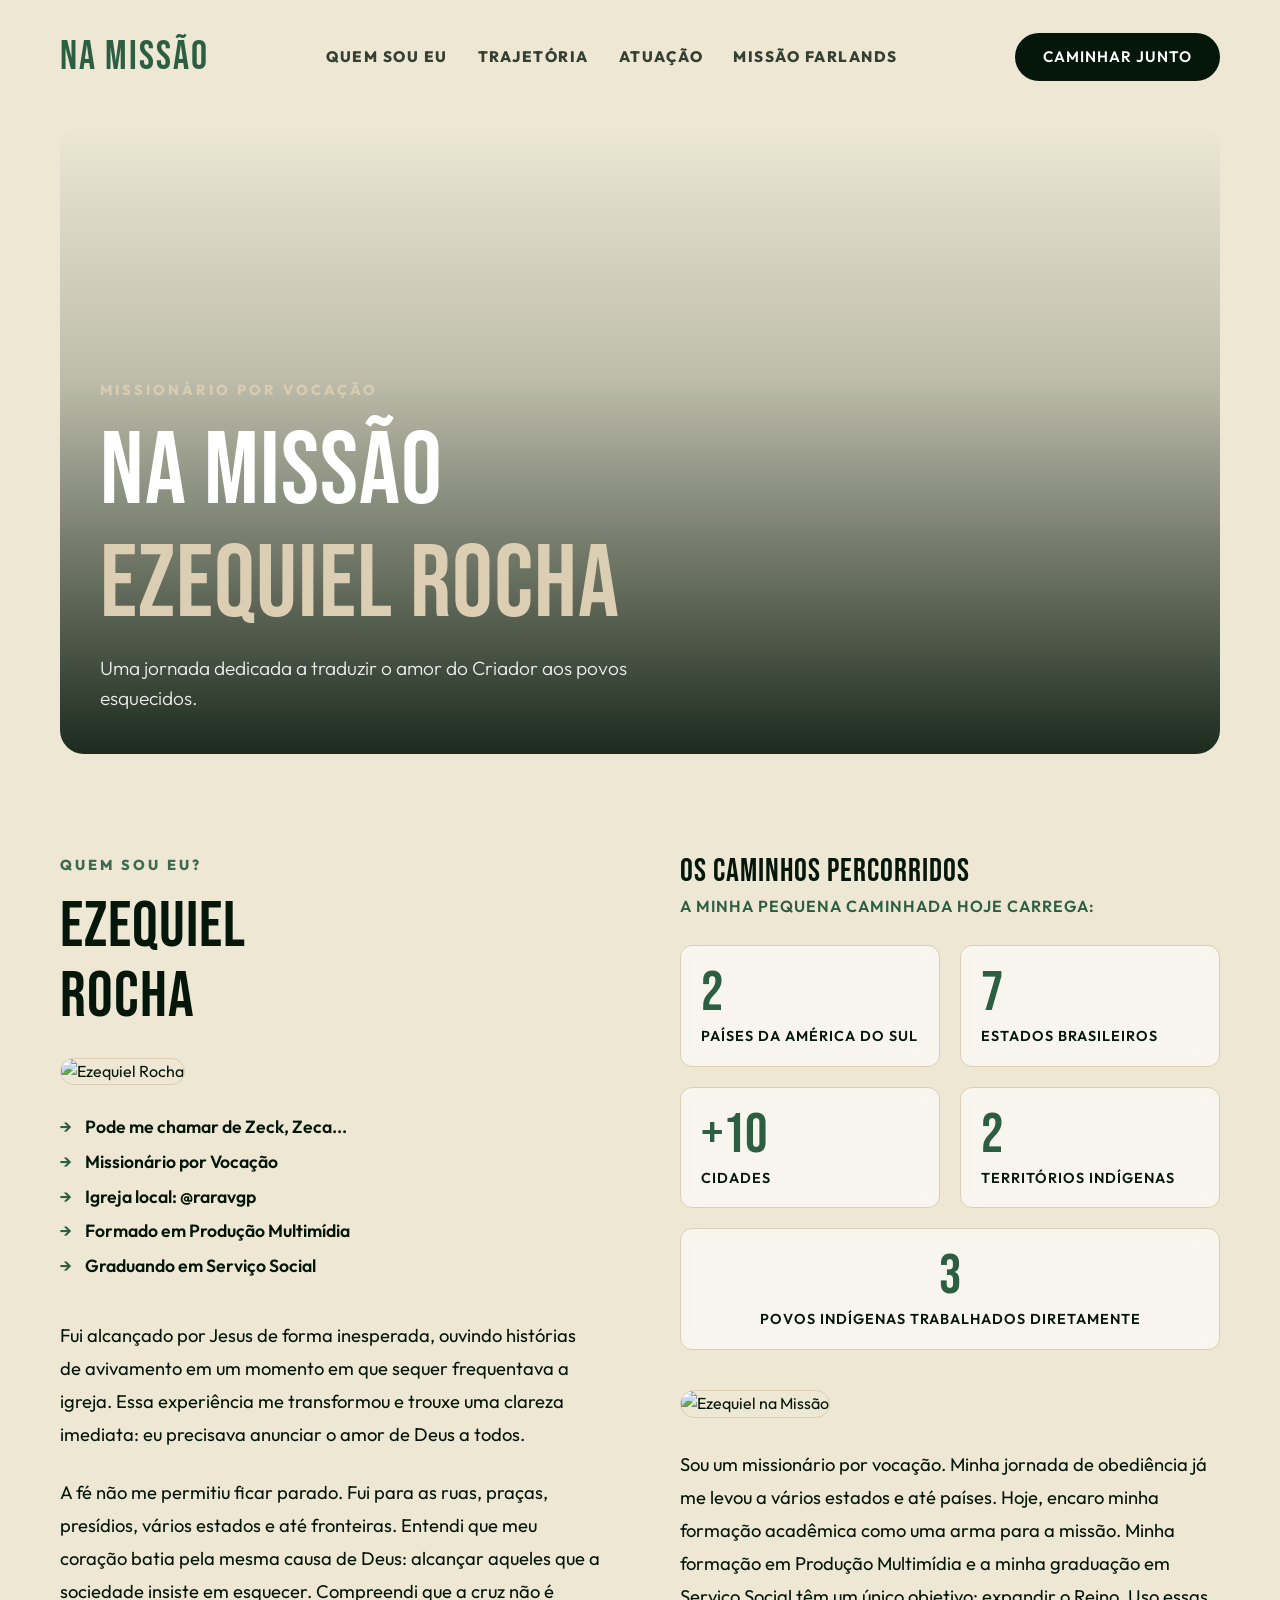
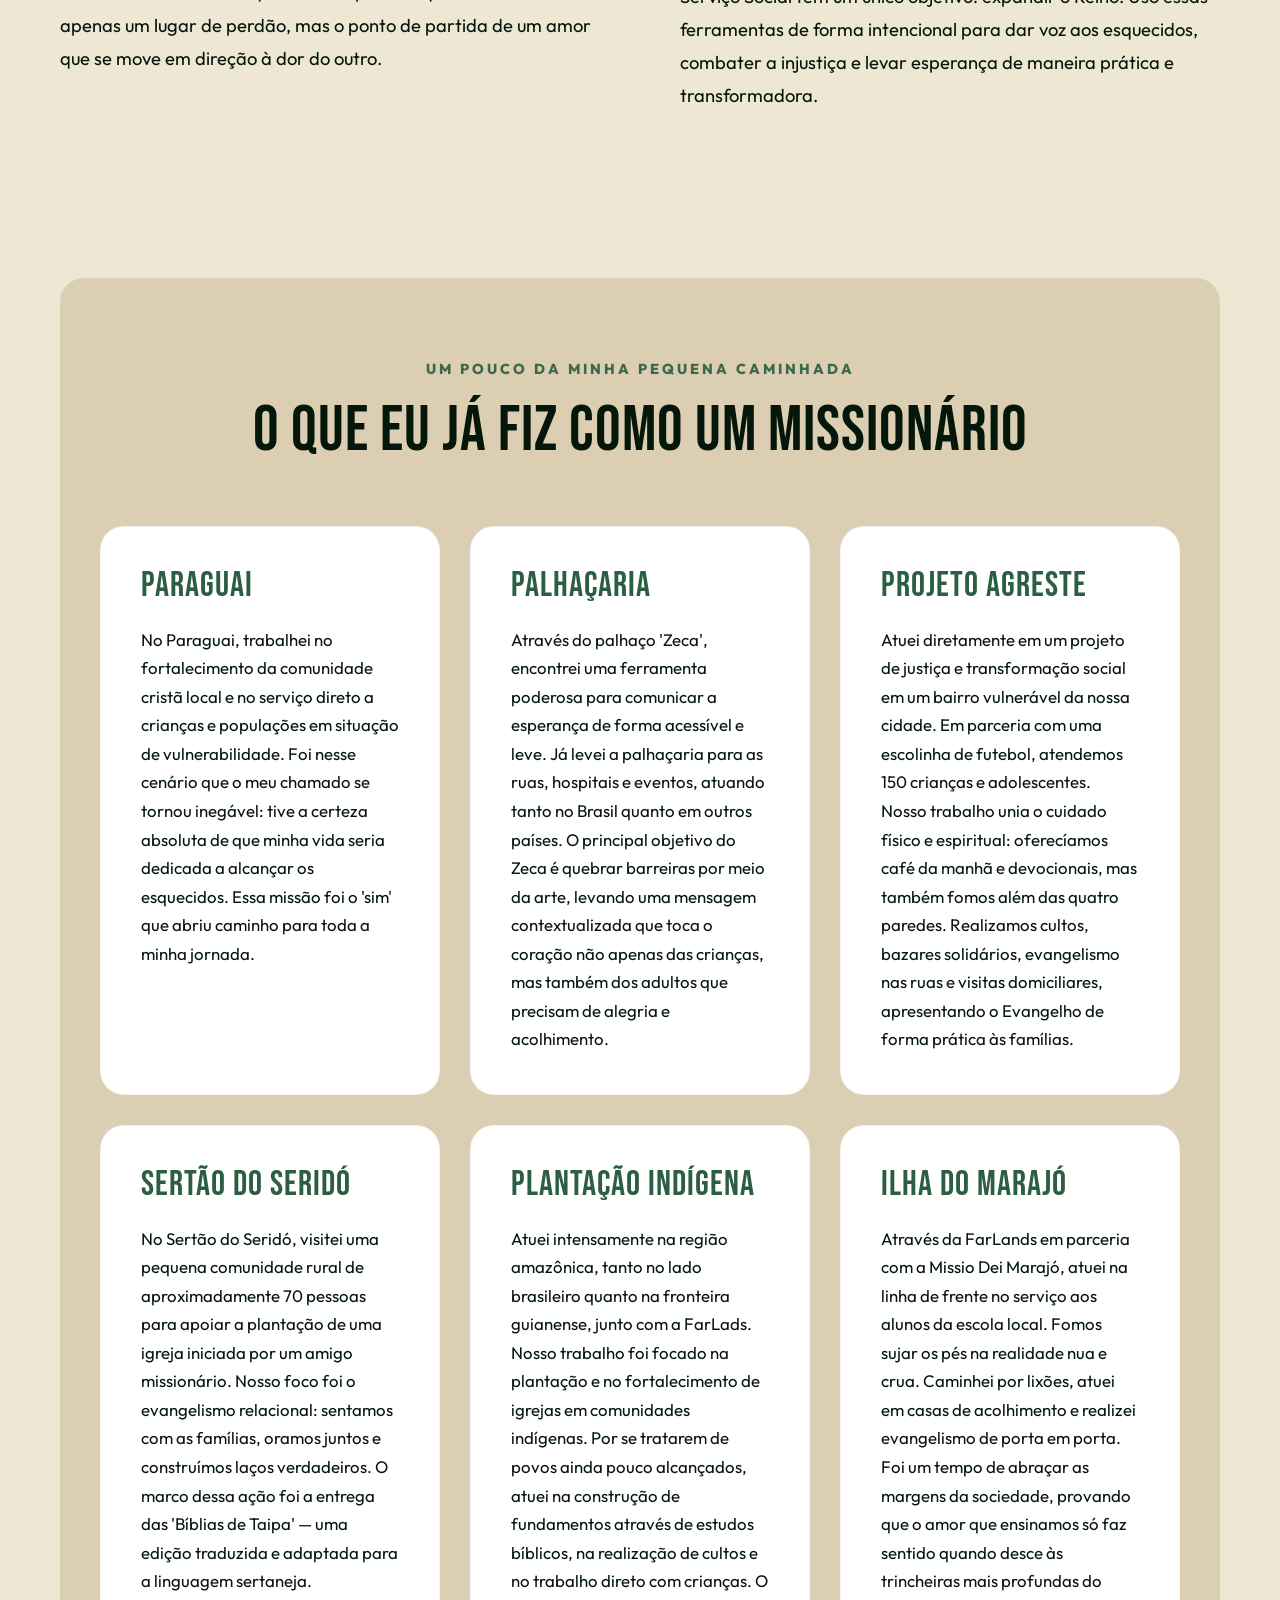
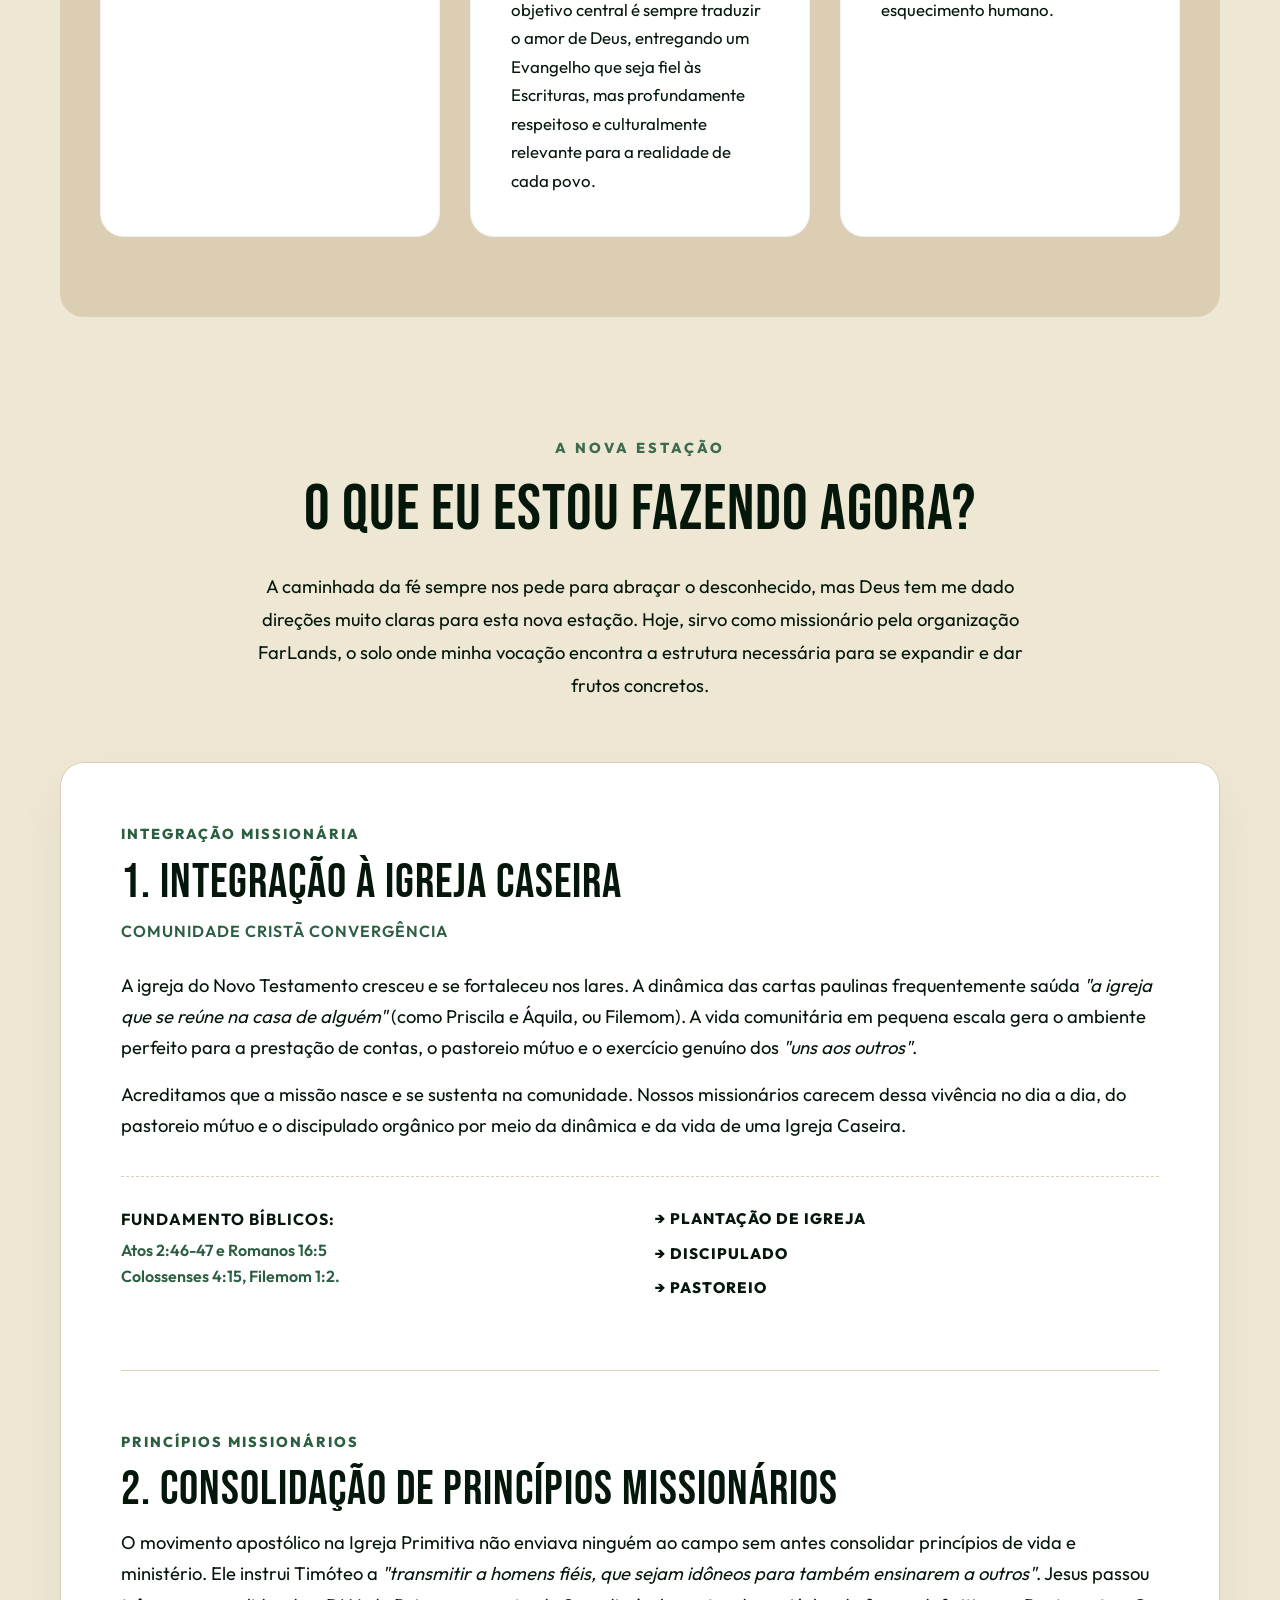
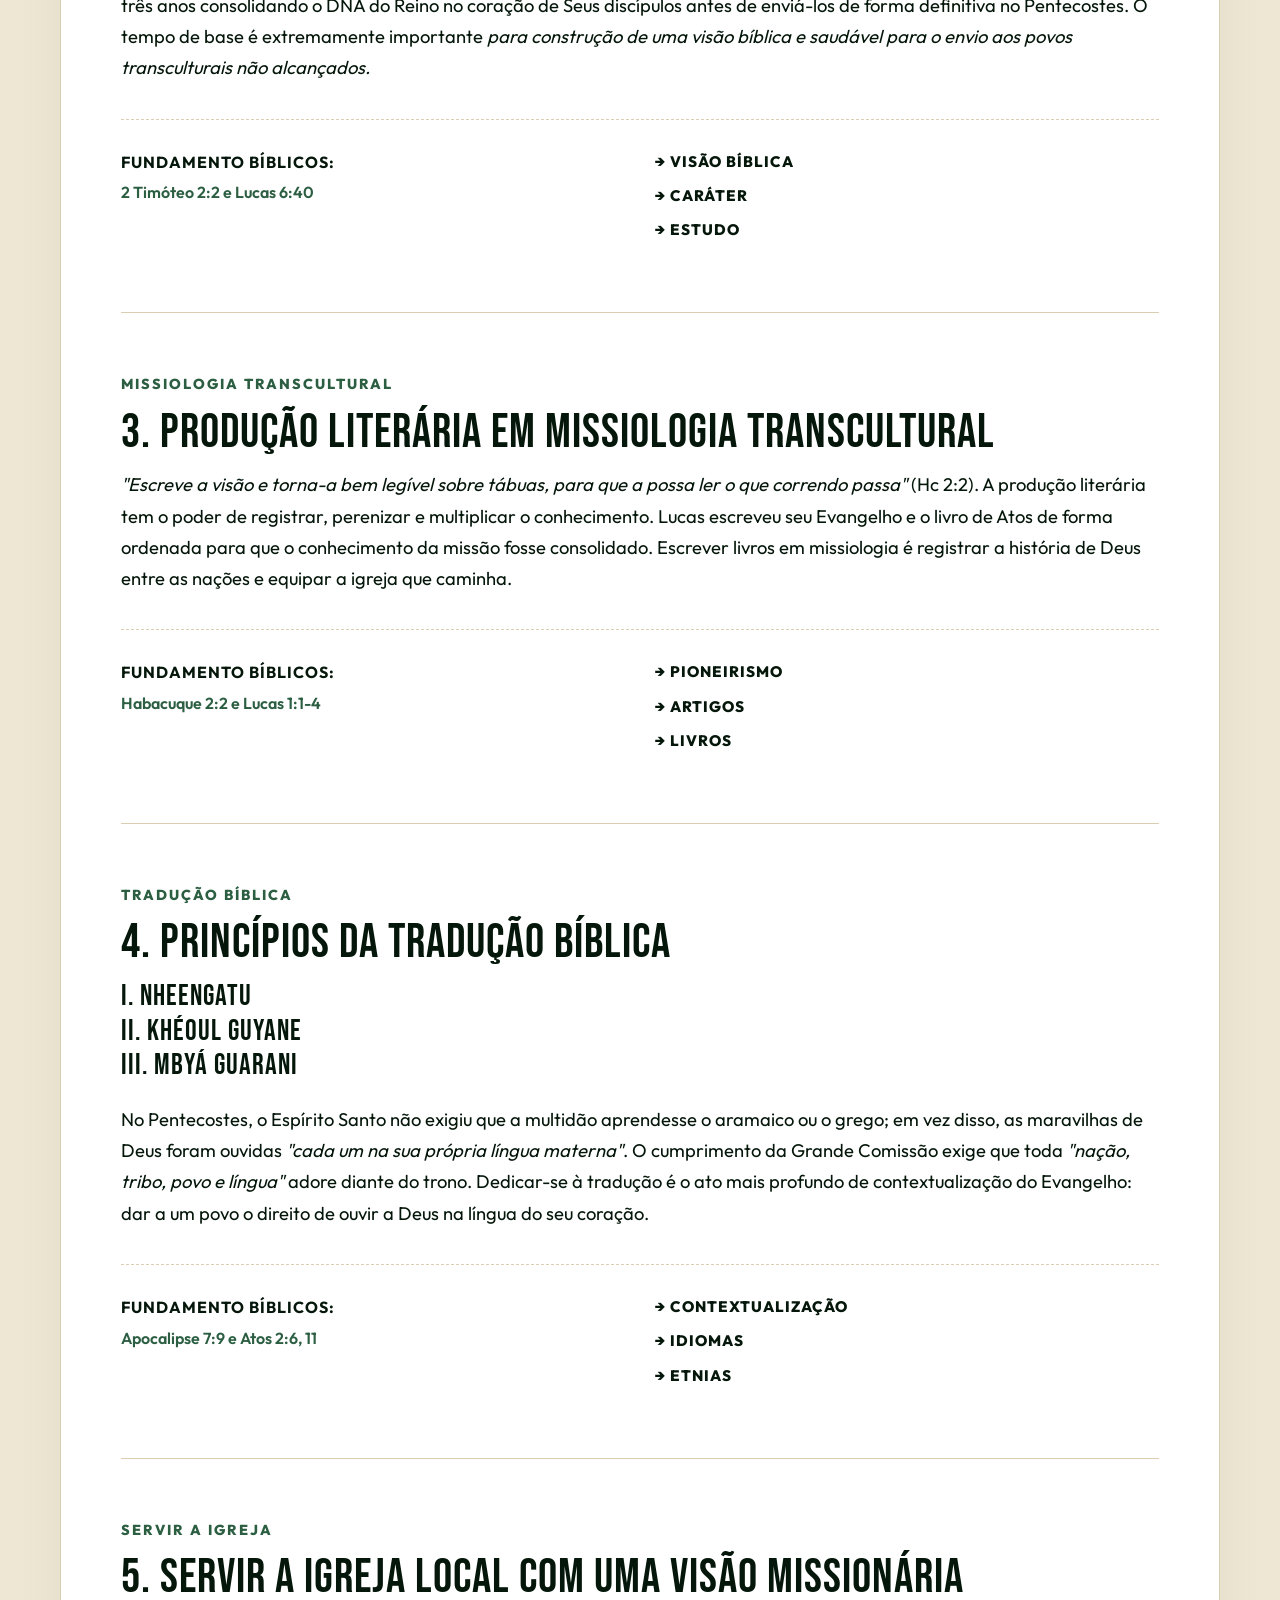
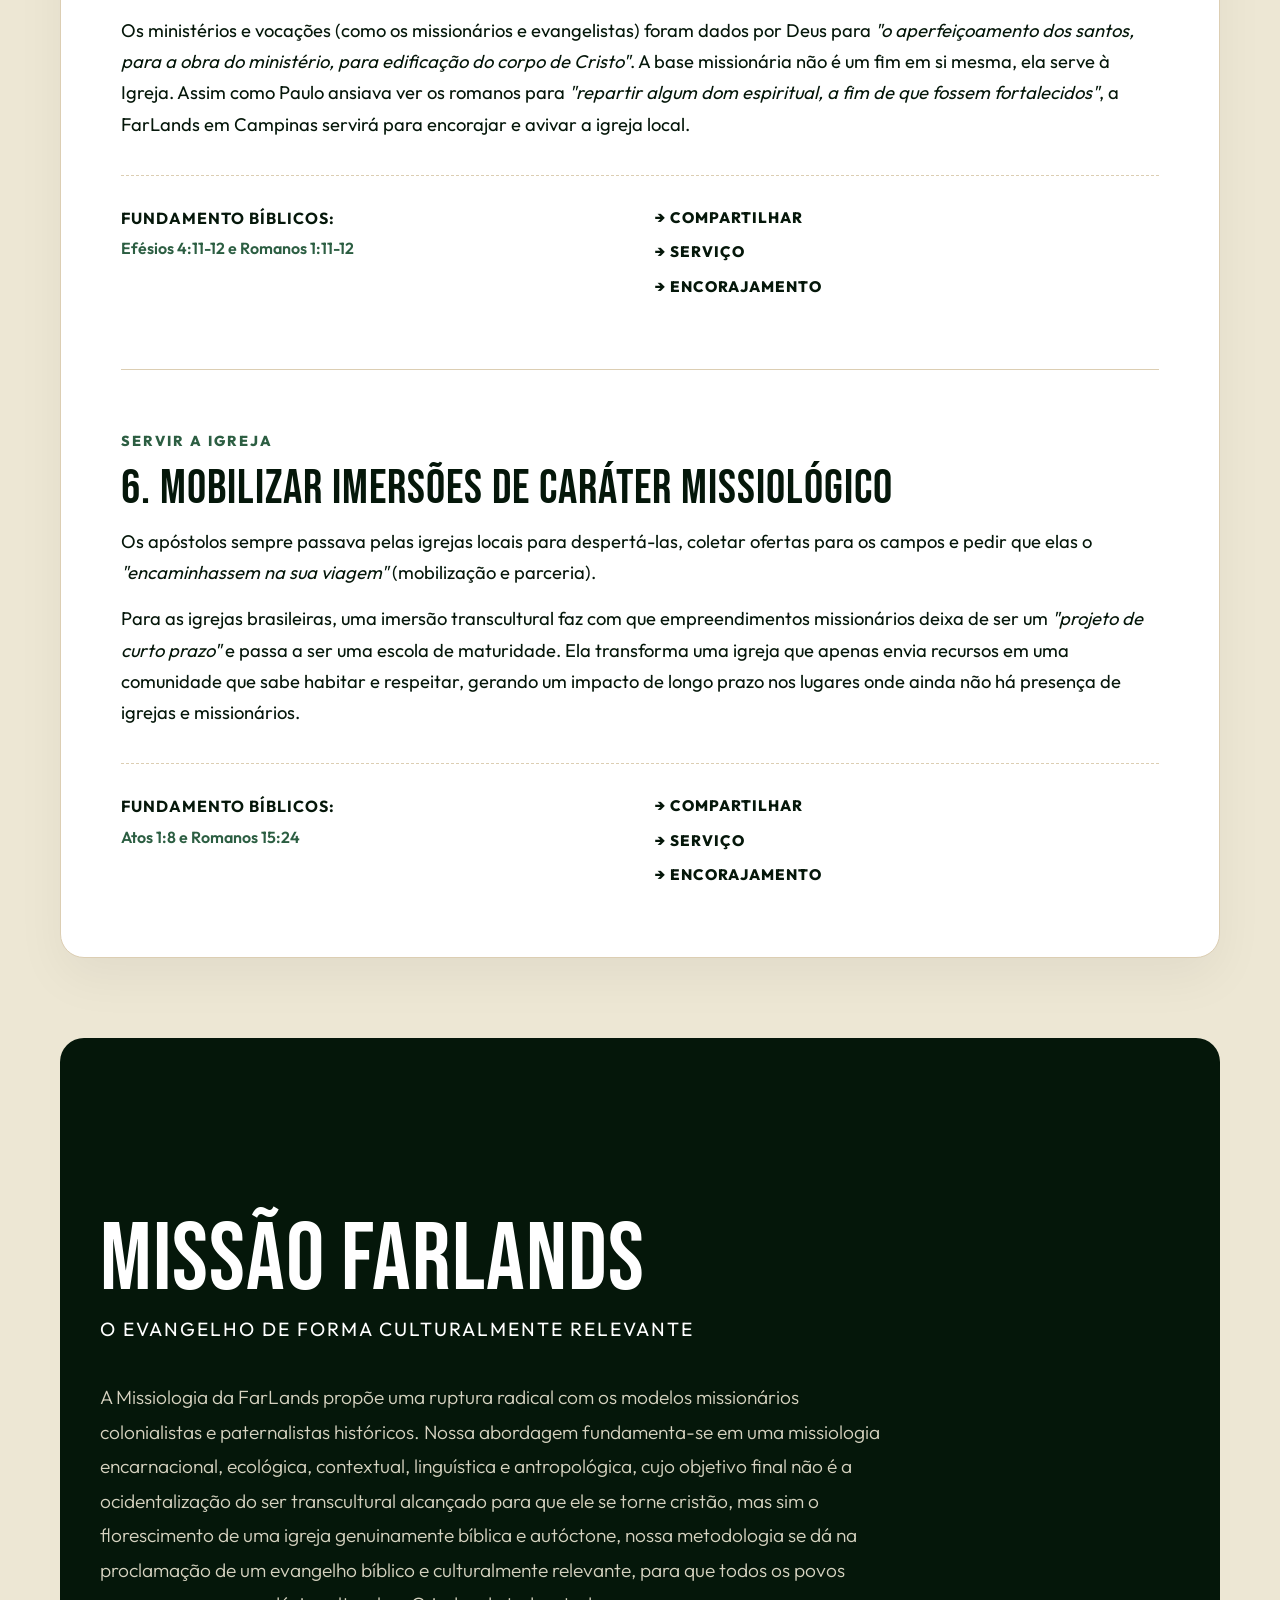
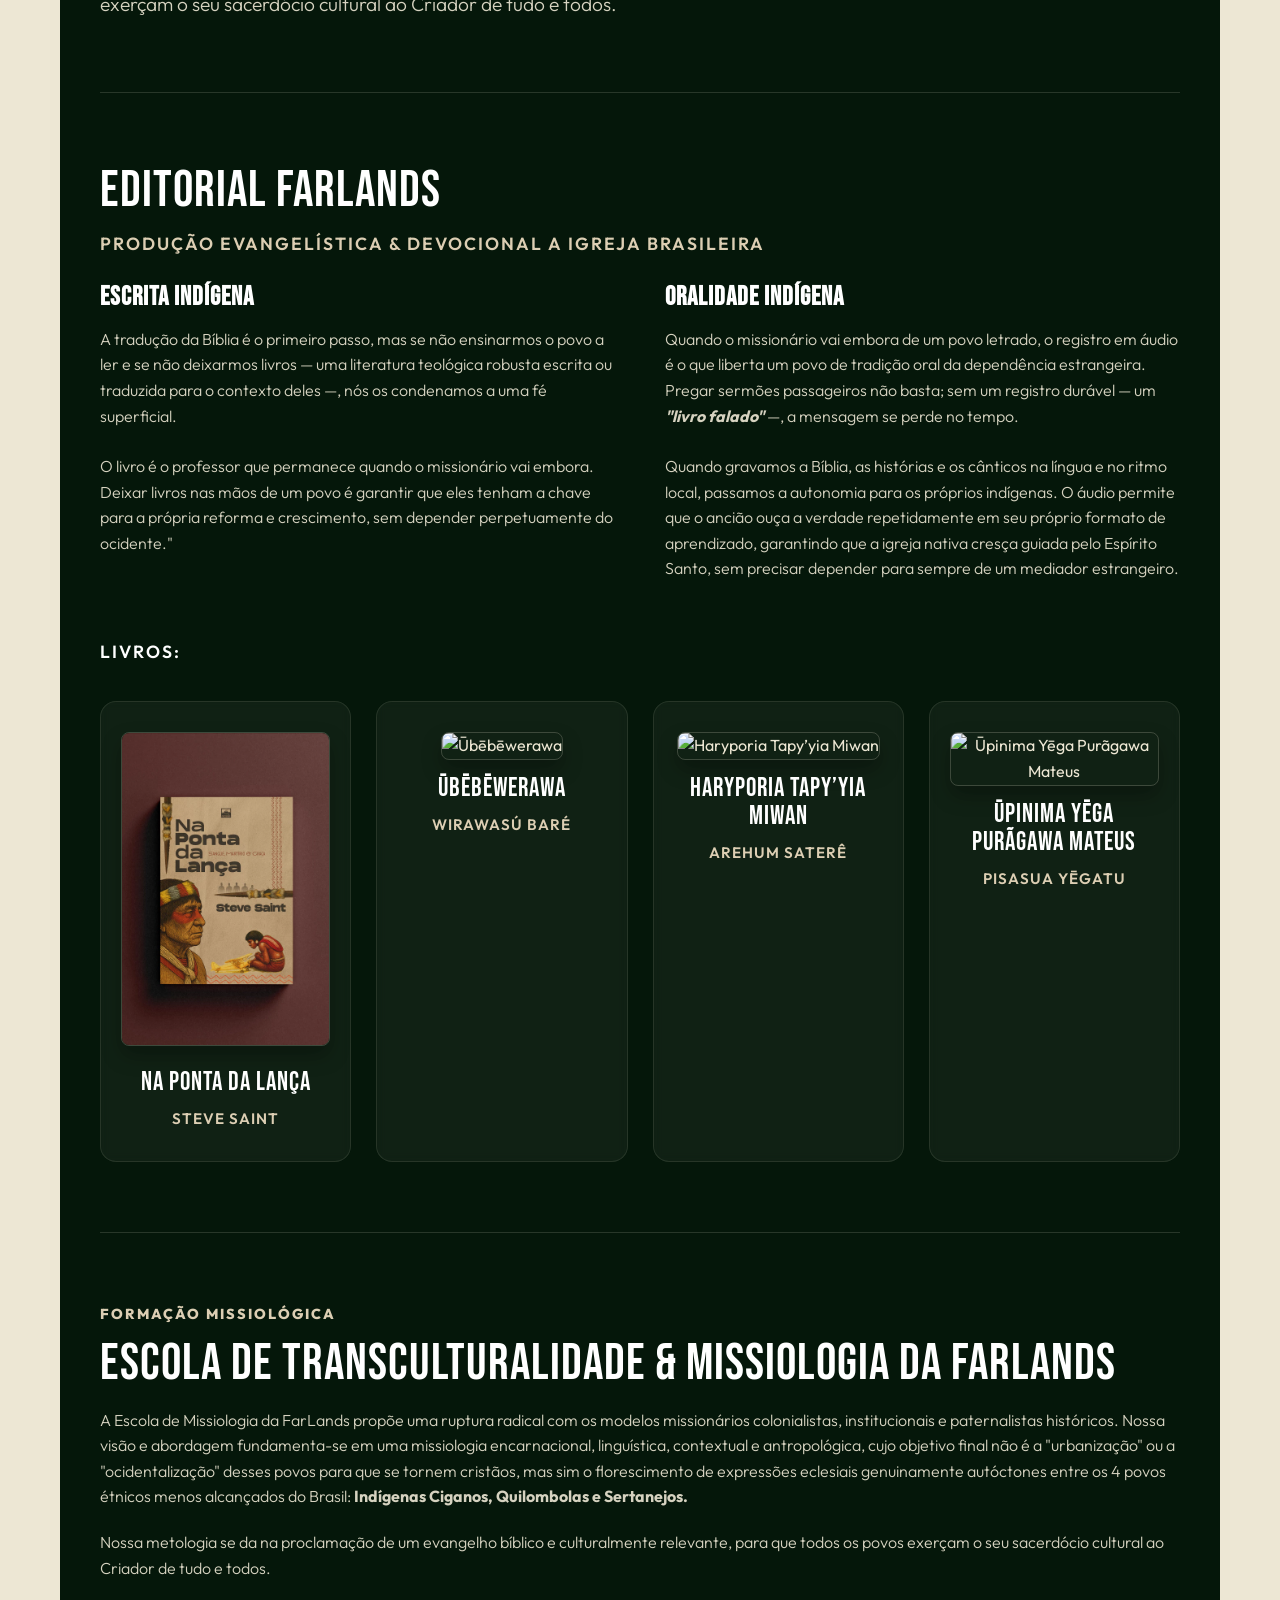
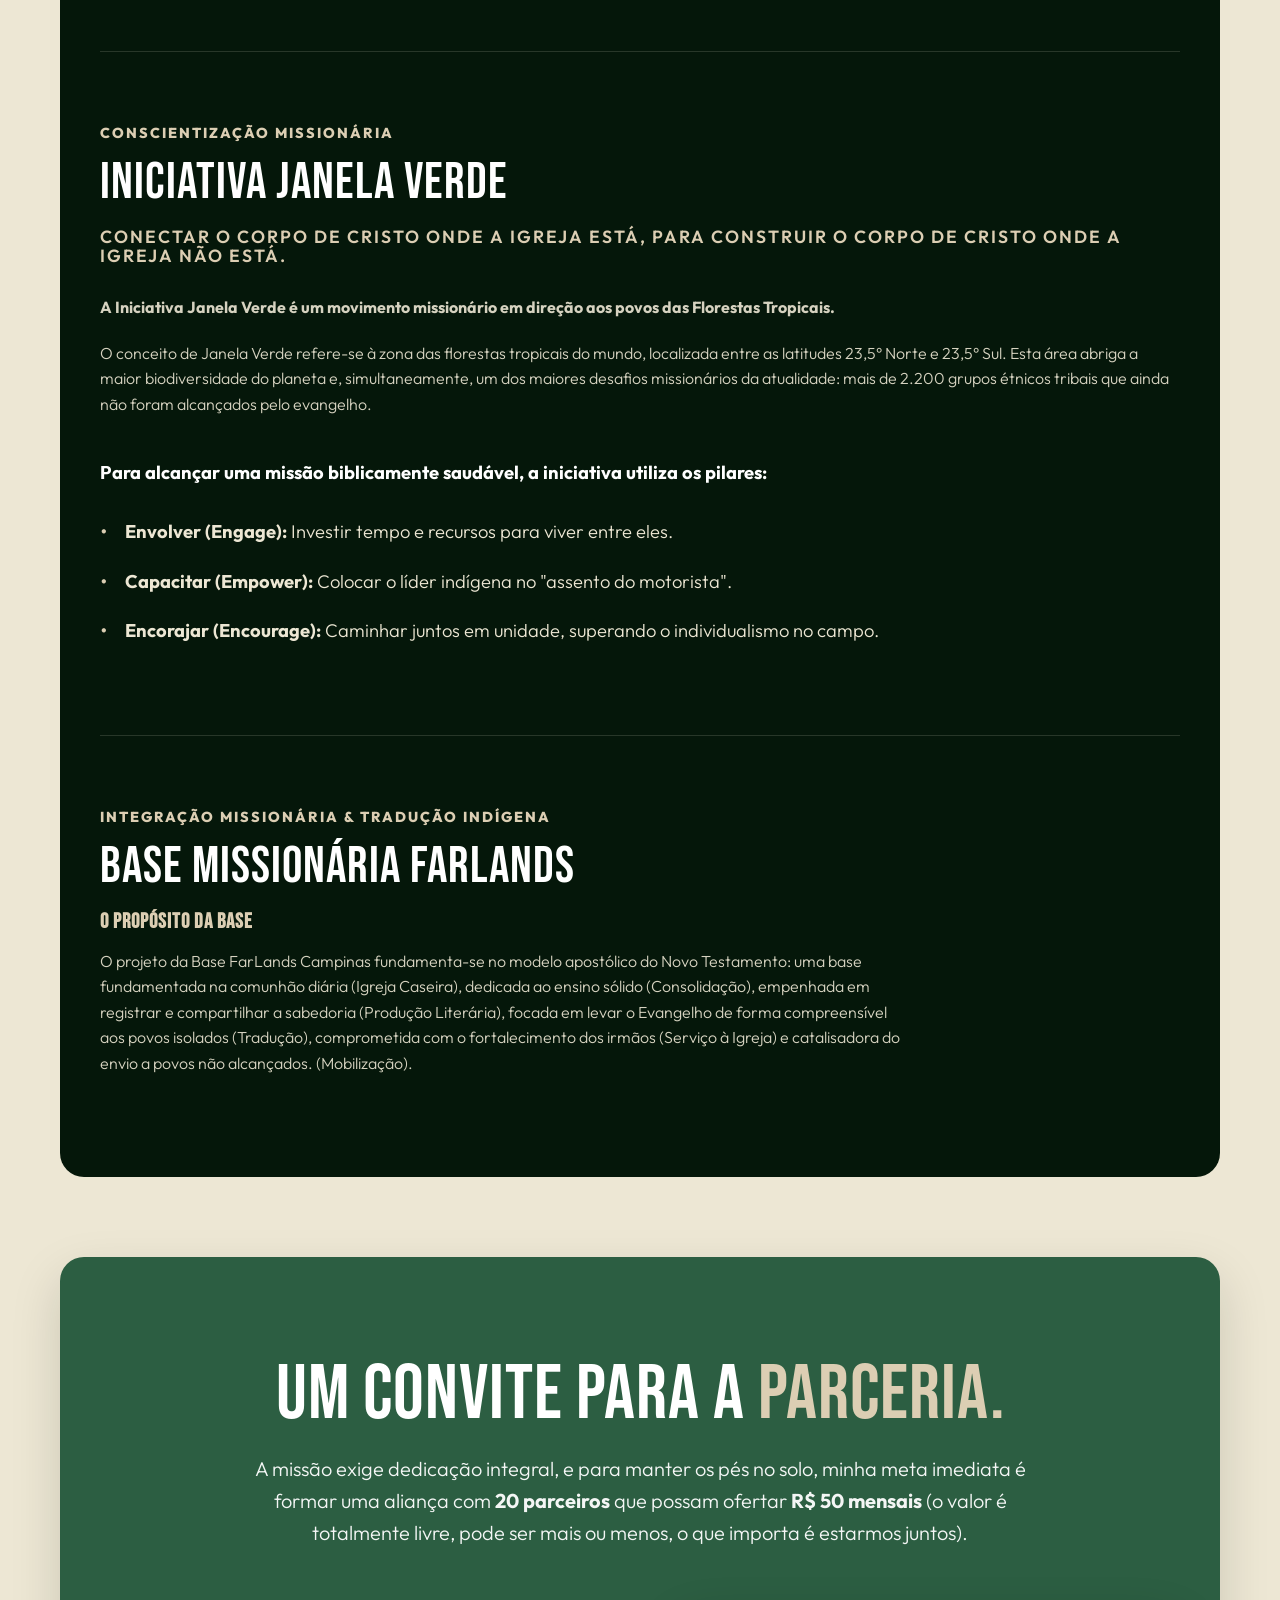
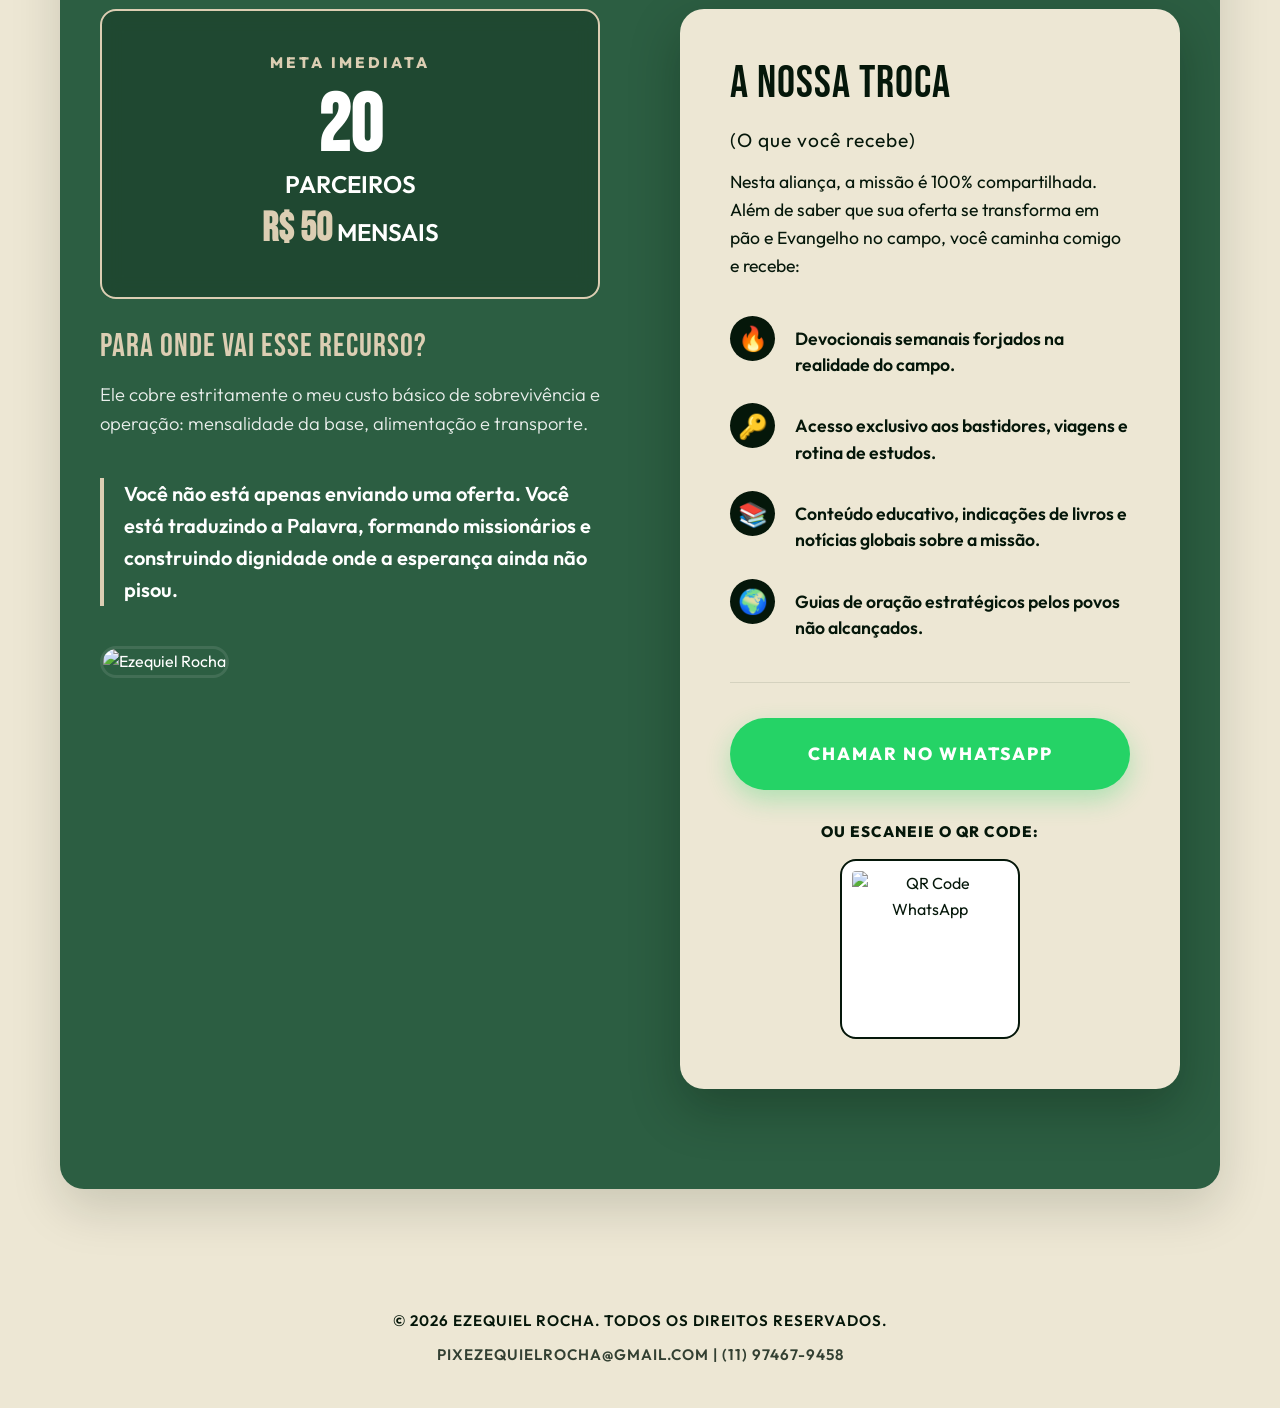
==== site apresentação/gemini-code-1783134421585.html @ d4c3843f "Add files via upload" ====
<!DOCTYPE html>
<html lang="pt-BR">
<head>
    <meta charset="UTF-8">
    <meta name="viewport" content="width=device-width, initial-scale=1.0">
    <title>NA MISSÃO | Ezequiel Rocha</title>
    
    <!-- Importando as fontes Outfit (textos) e Bebas Neue (Títulos) -->
    <link rel="preconnect" href="https://fonts.googleapis.com">
    <link rel="preconnect" href="https://fonts.gstatic.com" crossorigin>
    <link href="https://fonts.googleapis.com/css2?family=Bebas+Neue&family=Outfit:wght@300;400;600;800&display=swap" rel="stylesheet">
    
    <style>
        :root {
            /* NOVA PALETA DE CORES */
            --bg-color: #ede7d4;       /* Bege Palha */
            --surface-color: #ffffff;  /* Branco para cards */
            --text-main: #05170a;      /* Verde Escuro Quase Preto */
            --text-light: #2c5e42;     /* Verde Claro (médio) para subtítulos */
            --accent-green: #2c5e42;   /* Verde Claro (médio) para botões e destaques */
            --accent-light: #dcceb3;   /* Bege Escuro */
            --farlands-bg: #05170a;    /* Fundo escuro FarLands */
            
            --border-radius: 24px;
            --border-radius-sm: 16px;
        }

        * { margin: 0; padding: 0; box-sizing: border-box; }
        
        body { 
            font-family: 'Outfit', sans-serif; 
            background-color: var(--bg-color); 
            background-image: url('TEXTURA Bege Palha-1.jpg');
            background-size: cover;
            background-attachment: fixed;
            color: var(--text-main); 
            line-height: 1.6; 
            overflow-x: hidden; 
        }
        
        /* Aplicando Bebas Neue para todos os títulos */
        h1, h2, h3, h4, .bebas { 
            font-family: 'Bebas Neue', sans-serif; 
            font-weight: 400; 
            line-height: 1.1; 
            color: var(--text-main); 
            letter-spacing: 1px;
        }
        
        a { text-decoration: none; color: inherit; }
        .container { width: 100%; max-width: 1200px; margin: 0 auto; padding: 0 20px; position: relative; z-index: 2; }

        /* Grafismos Decorativos */
        .grafismo { position: absolute; z-index: 0; opacity: 0.15; pointer-events: none; }
        .grafismo-dark { top: -20px; right: -50px; width: 350px; }
        .grafismo-light { bottom: -50px; left: -50px; width: 450px; opacity: 0.1; }

        /* Cabeçalho e Menu */
        header { padding: 25px 0; display: flex; justify-content: space-between; align-items: center; flex-wrap: wrap; gap: 20px; }
        .logo { font-family: 'Bebas Neue', sans-serif; font-size: 2.5rem; color: var(--accent-green); letter-spacing: 2px; }
        
        .nav-menu { display: flex; gap: 30px; align-items: center; }
        .nav-menu a { font-family: 'Outfit', sans-serif; font-size: 0.95rem; font-weight: 800; text-transform: uppercase; letter-spacing: 1.5px; color: var(--text-main); transition: color 0.3s; opacity: 0.8;}
        .nav-menu a:hover { color: var(--accent-green); opacity: 1;}
        
        .btn-primary { background-color: var(--text-main); color: white; padding: 12px 28px; border-radius: 50px; font-weight: 600; font-size: 0.95rem; transition: all 0.3s ease; display: inline-block; text-transform: uppercase; letter-spacing: 1px;}
        .btn-primary:hover { background-color: var(--accent-green); transform: translateY(-2px); }

        @media (max-width: 900px) {
            .nav-menu { order: 3; width: 100%; justify-content: flex-start; overflow-x: auto; padding-bottom: 15px; scrollbar-width: none; -ms-overflow-style: none; gap: 20px;}
            .nav-menu::-webkit-scrollbar { display: none; }
            .nav-menu a { white-space: nowrap; font-size: 0.85rem;}
            header { padding: 20px 0 10px 0; }
        }

        /* Sessão 1: Hero */
        .hero { margin-top: 10px; position: relative; border-radius: var(--border-radius); overflow: hidden; height: 70vh; min-height: 500px; display: flex; align-items: flex-end; padding: 40px; background-size: cover; background-position: center; background-repeat: no-repeat; }
        .hero::after { content: ''; position: absolute; top:0; left:0; width:100%; height:100%; background: linear-gradient(to top, rgba(5,23,10,0.9) 0%, rgba(5,23,10,0.2) 60%, rgba(5,23,10,0) 100%); z-index: 1;}
        .hero-content { color: white; max-width: 800px; z-index: 2; position: relative;}
        .hero-subtitle { font-family: 'Outfit', sans-serif; text-transform: uppercase; letter-spacing: 3px; font-size: 0.9rem; margin-bottom: 15px; display: block; opacity: 0.9; font-weight: 800; color: var(--accent-light); }
        .hero h1 { font-size: clamp(4rem, 8vw, 7rem); margin-bottom: 10px; color: white; }
        .hero p { font-size: 1.2rem; opacity: 0.9; max-width: 600px; font-weight: 300; }

        /* Sessão 2: Quem Sou Eu */
        .intro-section { padding: 100px 0; display: grid; grid-template-columns: 1fr; gap: 40px; position: relative; }
        @media (min-width: 768px) { .intro-section { grid-template-columns: 1fr 1fr; gap: 80px; } }
        .stats-grid { display: grid; grid-template-columns: repeat(2, 1fr); gap: 20px; margin-top: 20px; }
        .stat-item { background-color: rgba(255,255,255,0.6); backdrop-filter: blur(10px); border: 1px solid var(--accent-light); padding: 20px; border-radius: 12px; }
        .stat-number { font-family: 'Bebas Neue', sans-serif; font-size: 3.5rem; color: var(--accent-green); line-height: 1; margin-bottom: 5px; }
        .stat-label { font-size: 0.9rem; color: var(--text-main); font-weight: 600; line-height: 1.3; text-transform: uppercase; letter-spacing: 1px;}
        .personal-bullets { list-style: none; }
        .personal-bullets li { margin-bottom: 10px; font-weight: 600; color: var(--text-main); font-size: 1.1rem; line-height: 1.4;}
        .personal-bullets li span { color: var(--accent-green); margin-right: 10px; }
        .narrative-text p { font-size: 1.15rem; color: var(--text-main); line-height: 1.8; margin-bottom: 25px; font-weight: 400;}

        /* Sessão 3: O que já fiz (Grade) */
        .mission-history-section { background-color: var(--accent-light); padding: 80px 40px; margin: 40px 0 80px 0; border-radius: var(--border-radius); overflow: hidden; position: relative;}
        .mission-history-header { text-align: center; margin-bottom: 60px; position: relative; z-index: 2;}
        .mission-history-header h2 { font-size: clamp(3rem, 5vw, 4.5rem); color: var(--text-main); }
        .history-grid { display: grid; grid-template-columns: 1fr; gap: 30px; position: relative; z-index: 2;}
        @media (min-width: 768px) { .history-grid { grid-template-columns: repeat(2, 1fr); } }
        @media (min-width: 1024px) { .history-grid { grid-template-columns: repeat(3, 1fr); } }
        .history-card { background-color: var(--surface-color); padding: 40px; border-radius: var(--border-radius); border: 1px solid rgba(0,0,0,0.05); display: flex; flex-direction: column; transition: transform 0.3s ease; }
        .history-card:hover { transform: translateY(-5px); box-shadow: 0 15px 35px rgba(5,23,10,0.08);}
        .history-card h3 { color: var(--accent-green); font-size: 2.2rem; margin-bottom: 20px; text-transform: uppercase; }
        .history-card p { font-size: 1.05rem; color: var(--text-main); line-height: 1.7; }

        /* Sessão 4: O que estou fazendo agora */
        .current-work-section { padding: 40px 0 80px 0; position: relative;}
        .current-work-intro { text-align: center; max-width: 800px; margin: 0 auto 60px auto; }
        .current-work-intro p { font-size: 1.15rem; color: var(--text-main); line-height: 1.8; }
        
        .unified-card { background-color: var(--surface-color); border: 1px solid var(--accent-light); border-radius: var(--border-radius); box-shadow: 0 20px 50px rgba(5,23,10,0.05); padding: 60px; position: relative; z-index: 2;}
        @media (max-width: 768px) { .unified-card { padding: 40px 25px; } }

        .work-module { border-bottom: 1px solid var(--accent-light); padding: 60px 0; }
        .work-module:first-child { padding-top: 0; }
        .work-module:last-child { border-bottom: none; padding-bottom: 0; }

        .action-tag { font-family: 'Outfit', sans-serif; font-weight: 800; font-size: 0.9rem; text-transform: uppercase; color: var(--accent-green); display: block; margin-bottom: 10px; letter-spacing: 2px; }
        .action-title { font-size: clamp(2rem, 4vw, 3rem); text-transform: uppercase; margin-bottom: 10px; line-height: 1.1; color: var(--text-main);}
        .action-subtitle { font-family: 'Outfit', sans-serif; color: var(--text-light); text-transform: uppercase; font-size: 1rem; margin-bottom: 25px; letter-spacing: 1px; font-weight: 600;}
        .action-subtitle-list { font-family: 'Bebas Neue', sans-serif; font-size: 1.8rem; margin-bottom: 20px; line-height: 1.2; color: var(--text-main); letter-spacing: 1px;}
        .action-body { font-size: 1.15rem; line-height: 1.7; color: var(--text-main); }
        
        .work-meta-grid { display: grid; grid-template-columns: 1fr; gap: 30px; margin-top: 35px; padding-top: 30px; border-top: 1px dashed var(--accent-light); }
        @media (min-width: 768px) { .work-meta-grid { grid-template-columns: 1fr 1fr; } }
        
        .action-biblical strong { font-family: 'Outfit', sans-serif; display: block; margin-bottom: 5px; font-size: 1rem; color: var(--text-main); text-transform: uppercase; letter-spacing: 1px;}
        .action-biblical span { font-family: 'Outfit', sans-serif; font-size: 1rem; color: var(--text-light); font-weight: 600;}
        
        .action-bullets { list-style: none; }
        .action-bullets li { font-family: 'Outfit', sans-serif; font-weight: 800; margin-bottom: 10px; font-size: 0.95rem; text-transform: uppercase; letter-spacing: 1px; color: var(--text-main); }

        /* Sessão 5: Missão FarLands */
        .farlands-section { background-color: var(--farlands-bg); background-image: url('TEXTURA Verde Escuro.jpg'); background-size: cover; color: #ede7d4; padding: 100px 40px; margin-bottom: 80px; border-radius: var(--border-radius); position: relative; overflow: hidden;}
        .farlands-section h2, .farlands-section h3, .farlands-section h4 { color: #ffffff; }
        .farlands-module { border-bottom: 1px solid rgba(237,231,212,0.15); padding: 70px 0; position: relative; z-index: 2;}
        .farlands-module:first-child { padding-top: 0; }
        .farlands-module:last-child { border-bottom: none; padding-bottom: 0; }
        
        .farlands-header-title { font-size: clamp(4rem, 8vw, 6rem); margin-bottom: 5px; }
        .farlands-header-subtitle { font-family: 'Outfit', sans-serif; color: var(--accent-light); font-size: 1.2rem; font-weight: 400; margin-bottom: 40px; text-transform: uppercase; letter-spacing: 2px;}
        .text-lead { font-size: 1.2rem; line-height: 1.8; opacity: 0.9; max-width: 800px; font-weight: 300;}
        
        .module-title { font-size: clamp(2.5rem, 4vw, 3.5rem); margin-bottom: 15px; color: var(--surface-color); }
        .module-subtitle { font-family: 'Outfit', sans-serif; font-size: 1.1rem; margin-bottom: 30px; font-weight: 600; letter-spacing: 2px; text-transform: uppercase;}
        .module-overline { font-family: 'Outfit', sans-serif; font-size: 0.9rem; font-weight: 800; text-transform: uppercase; letter-spacing: 2px; color: var(--accent-light); display: block; margin-bottom: 10px; }
        
        .farlands-grid-2 { display: grid; grid-template-columns: 1fr; gap: 50px; }
        @media (min-width: 768px) { .farlands-grid-2 { grid-template-columns: 1fr 1fr; } }
        
        .books-grid { display: grid; grid-template-columns: repeat(auto-fit, minmax(200px, 1fr)); gap: 25px; margin-top: 40px; }
        .book-card { background: rgba(237,231,212,0.05); border: 1px solid rgba(237,231,212,0.1); border-radius: var(--border-radius-sm); padding: 30px 20px; text-align: center; transition: transform 0.3s ease; backdrop-filter: blur(5px);}
        .book-card:hover { transform: translateY(-5px); background: rgba(237,231,212,0.1); border-color: var(--accent-light);}
        .book-cover { width: 100%; aspect-ratio: 2/3; object-fit: cover; border-radius: 8px; margin-bottom: 15px; box-shadow: 0 10px 20px rgba(0,0,0,0.3); border: 1px solid rgba(237,231,212,0.2); }
        .book-title { font-size: 1.6rem; margin-bottom: 10px; letter-spacing: 1px;}
        .book-author { font-family: 'Outfit', sans-serif; font-size: 0.95rem; color: var(--accent-light); font-weight: 600; text-transform: uppercase; letter-spacing: 1px;}
        
        .ethnic-grid { display: grid; grid-template-columns: repeat(2, 1fr); gap: 15px; margin-top: 40px; }
        @media (min-width: 768px) { .ethnic-grid { grid-template-columns: repeat(4, 1fr); gap: 20px; } }
        .ethnic-square { width: 100%; aspect-ratio: 1/1; object-fit: cover; border-radius: var(--border-radius-sm); opacity: 0.8; transition: opacity 0.3s; border: 2px solid rgba(237,231,212,0.1);}
        .ethnic-square:hover { opacity: 1; border-color: var(--accent-light);}
        
        .jv-list { list-style: none; margin-top: 30px; }
        .jv-list li { margin-bottom: 20px; font-size: 1.15rem; padding-left: 25px; position: relative; font-weight: 300;}
        .jv-list li::before { content: '•'; color: var(--accent-light); font-size: 1.5rem; position: absolute; left: 0; top: -5px; }
        .module-logo { max-width: 180px; margin-bottom: 30px; display: block; }

        /* Sessão 6: Convite à Parceria */
        .subscription-section { background-color: var(--accent-green); background-image: url('TEXTURA Verde Claro -2.jpg'); background-size: cover; color: white; border-radius: var(--border-radius); padding: 100px 40px; margin-bottom: 80px; overflow: hidden; position: relative; box-shadow: 0 20px 50px rgba(5,23,10,0.15);}
        @media (max-width: 768px) { .subscription-section { padding: 60px 20px; } }
        
        .subs-header { text-align: center; max-width: 800px; margin: 0 auto 60px auto; }
        .subs-header h2 { font-size: clamp(3.5rem, 6vw, 5rem); color: white; margin-bottom: 20px; line-height: 1; }
        .subs-header .highlight { color: var(--accent-light); }
        .subs-header p { font-family: 'Outfit', sans-serif; font-size: 1.25rem; line-height: 1.6; opacity: 0.95; font-weight: 300;}
        
        .subs-layout { display: grid; grid-template-columns: 1fr; gap: 50px; }
        @media (min-width: 1024px) { .subs-layout { grid-template-columns: 1fr 1fr; gap: 80px; align-items: start; } }

        .goal-box { background: rgba(5,23,10,0.3); backdrop-filter: blur(10px); border: 2px solid var(--accent-light); border-radius: var(--border-radius-sm); padding: 40px; text-align: center; margin-bottom: 30px; }
        .goal-title { font-family: 'Outfit', sans-serif; font-size: 0.95rem; font-weight: 800; text-transform: uppercase; letter-spacing: 3px; color: var(--accent-light); display: block; margin-bottom: 15px; }
        .goal-numbers { font-family: 'Outfit', sans-serif; font-size: 1.5rem; line-height: 1.4; font-weight: 600; text-transform: uppercase;}
        .goal-numbers .huge { font-family: 'Bebas Neue', sans-serif; font-size: 5rem; color: white; line-height: 0.9; display: block; margin-bottom: 5px;}
        .goal-numbers .price { color: var(--accent-light); font-size: 2.5rem; font-family: 'Bebas Neue', sans-serif;}
        
        .cost-box { margin-bottom: 40px; }
        .cost-box h3 { font-size: 2rem; color: var(--accent-light); margin-bottom: 15px; letter-spacing: 1px;}
        .cost-box p { font-family: 'Outfit', sans-serif; font-size: 1.15rem; opacity: 0.9; line-height: 1.6; font-weight: 300;}
        
        .final-impact { font-family: 'Outfit', sans-serif; font-size: 1.25rem; font-weight: 600; line-height: 1.6; border-left: 4px solid var(--accent-light); padding-left: 20px; margin-bottom: 40px; color: white;}
        
        .personal-photo-box img { width: 100%; height: auto; max-height: 450px; object-fit: cover; border-radius: var(--border-radius-sm); border: 3px solid rgba(255,255,255,0.1); }

        .exchange-box { background-color: var(--bg-color); background-image: url('TEXTURA Bege Palha-1.jpg'); color: var(--text-main); border-radius: var(--border-radius); padding: 50px; box-shadow: 0 20px 50px rgba(5,23,10,0.3); }
        @media (max-width: 768px) { .exchange-box { padding: 35px 20px; } }
        
        .exchange-box h3 { font-size: 2.8rem; margin-bottom: 10px; color: var(--text-main); }
        .exchange-box > p { font-family: 'Outfit', sans-serif; font-size: 1.1rem; margin-bottom: 35px; color: var(--text-main); font-weight: 400;}
        
        .benefits-list { display: flex; flex-direction: column; gap: 25px; margin-bottom: 40px; }
        .benefit-item { display: flex; gap: 20px; align-items: flex-start; }
        .b-icon { font-size: 1.5rem; line-height: 1; flex-shrink: 0; background: var(--text-main); width: 45px; height: 45px; display: flex; align-items: center; justify-content: center; border-radius: 50%; color: var(--accent-light); }
        .b-text { font-family: 'Outfit', sans-serif; font-size: 1.1rem; font-weight: 600; line-height: 1.5; padding-top: 10px; }

        .whatsapp-cta { text-align: center; padding-top: 35px; border-top: 1px solid rgba(5,23,10,0.1); }
        .btn-whatsapp { display: block; background-color: #25D366; color: white; padding: 22px 30px; border-radius: 50px; font-family: 'Outfit', sans-serif; font-size: 1.1rem; font-weight: 800; text-transform: uppercase; letter-spacing: 2px; box-shadow: 0 10px 25px rgba(37, 211, 102, 0.3); transition: all 0.3s ease; margin-bottom: 30px; }
        .btn-whatsapp:hover { transform: translateY(-3px); box-shadow: 0 15px 35px rgba(37, 211, 102, 0.4); }
        
        .qr-container { display: flex; flex-direction: column; align-items: center; gap: 15px; }
        .qr-container p { font-family: 'Outfit', sans-serif; font-size: 0.95rem; color: var(--text-main); font-weight: 800; text-transform: uppercase; letter-spacing: 1px;}
        .qr-container img { width: 180px; height: 180px; border-radius: 16px; border: 2px solid var(--text-main); padding: 10px; background: white; }

        /* Rodapé e Animações */
        footer { text-align: center; padding: 40px 0; color: var(--text-main); font-size: 0.95rem; font-weight: 600; text-transform: uppercase; letter-spacing: 1px;}
        .fade-up { opacity: 0; transform: translateY(30px); transition: opacity 0.8s ease, transform 0.8s ease; }
        .fade-up.visible { opacity: 1; transform: translateY(0); }
        
    </style>
</head>
<body>

    <div class="container">
        
        <header>
            <div class="logo">NA MISSÃO</div>
            
            <nav class="nav-menu">
                <a href="#quem-sou">Quem Sou Eu</a>
                <a href="#historico">Trajetória</a>
                <a href="#atuacao">Atuação</a>
                <a href="#farlands">Missão FarLands</a>
            </nav>

            <a href="#parceria" class="btn-primary">Caminhar Junto</a>
        </header>

        <!-- SESSÃO 01: CAPA -->
        <section class="hero fade-up" style="background-image: url('COLOQUE_O_NOME_DA_SUA_FOTO_AQUI.jpg');">
            <div class="hero-content">
                <span class="hero-subtitle">Missionário por Vocação</span>
                <h1>NA MISSÃO <br><span style="color: var(--accent-light);">Ezequiel Rocha</span></h1>
                <p>Uma jornada dedicada a traduzir o amor do Criador aos povos esquecidos.</p>
            </div>
        </section>

        <!-- SESSÃO 02: QUEM SOU EU -->
        <section id="quem-sou" class="intro-section">
            <!-- Grafismo Decorativo Escuro -->
            <img src="Vetor Grafismos -09.png" alt="" class="grafismo grafismo-dark">
            
            <div class="intro-left fade-up">
                <div style="margin-bottom: 40px; position: relative; z-index: 2;">
                    <span class="hero-subtitle" style="color: var(--accent-green);">Quem sou eu?</span>
                    <h2 style="font-size: clamp(3.5rem, 5vw, 5rem); margin-bottom: 25px;">Ezequiel<br>Rocha</h2>
                    <img src="COLOQUE_FOTO_PERFIL_AQUI.jpg" alt="Ezequiel Rocha" style="width: 100%; height: 280px; object-fit: cover; border-radius: var(--border-radius-sm); margin-bottom: 30px; border: 1px solid var(--accent-light);">
                    <ul class="personal-bullets">
                        <li><span>→</span> Pode me chamar de Zeck, Zeca...</li>
                        <li><span>→</span> Missionário por Vocação</li>
                        <li><span>→</span> Igreja local: @raravgp</li>
                        <li><span>→</span> Formado em Produção Multimídia</li>
                        <li><span>→</span> Graduando em Serviço Social</li>
                    </ul>
                </div>
                <div class="narrative-text" style="position: relative; z-index: 2;">
                    <p>Fui alcançado por Jesus de forma inesperada, ouvindo histórias de avivamento em um momento em que sequer frequentava a igreja. Essa experiência me transformou e trouxe uma clareza imediata: eu precisava anunciar o amor de Deus a todos.</p>
                    <p>A fé não me permitiu ficar parado. Fui para as ruas, praças, presídios, vários estados e até fronteiras. Entendi que meu coração batia pela mesma causa de Deus: alcançar aqueles que a sociedade insiste em esquecer. Compreendi que a cruz não é apenas um lugar de perdão, mas o ponto de partida de um amor que se move em direção à dor do outro.</p>
                </div>
            </div>

            <div class="intro-right fade-up" style="transition-delay: 0.2s; position: relative; z-index: 2;">
                <h3 style="font-size: 2rem; color: var(--text-main); margin-bottom: 5px;">Os Caminhos Percorridos</h3>
                <p style="font-size: 1rem; color: var(--text-light); margin-bottom: 25px; font-weight: 600; text-transform: uppercase; letter-spacing: 1px;">A minha pequena caminhada hoje carrega:</p>
                
                <div class="stats-grid" style="margin-bottom: 40px;">
                    <div class="stat-item"><div class="stat-number">2</div><div class="stat-label">Países da América do Sul</div></div>
                    <div class="stat-item"><div class="stat-number">7</div><div class="stat-label">Estados Brasileiros</div></div>
                    <div class="stat-item"><div class="stat-number">+10</div><div class="stat-label">Cidades</div></div>
                    <div class="stat-item"><div class="stat-number">2</div><div class="stat-label">Territórios Indígenas</div></div>
                    <div class="stat-item" style="grid-column: span 2; text-align: center;"><div class="stat-number">3</div><div class="stat-label">Povos Indígenas trabalhados diretamente</div></div>
                </div>
                
                <img src="COLOQUE_FOTO_CAMINHOS_AQUI.jpg" alt="Ezequiel na Missão" style="width: 100%; height: 280px; object-fit: cover; border-radius: var(--border-radius-sm); margin-bottom: 30px; border: 1px solid var(--accent-light);">
                
                <div class="narrative-text">
                    <p>Sou um missionário por vocação. Minha jornada de obediência já me levou a vários estados e até países. Hoje, encaro minha formação acadêmica como uma arma para a missão. Minha formação em Produção Multimídia e a minha graduação em Serviço Social têm um único objetivo: expandir o Reino. Uso essas ferramentas de forma intencional para dar voz aos esquecidos, combater a injustiça e levar esperança de maneira prática e transformadora.</p>
                </div>
            </div>
        </section>

        <!-- SESSÃO 03: GRADE - O QUE JÁ FIZ -->
        <section id="historico" class="mission-history-section fade-up">
            <div class="mission-history-header">
                <span class="hero-subtitle" style="color: var(--text-light);">Um pouco da minha pequena caminhada</span>
                <h2>O que eu já fiz como um missionário</h2>
            </div>
            <div class="history-grid">
                <div class="history-card">
                    <h3>Paraguai</h3>
                    <p>No Paraguai, trabalhei no fortalecimento da comunidade cristã local e no serviço direto a crianças e populações em situação de vulnerabilidade. Foi nesse cenário que o meu chamado se tornou inegável: tive a certeza absoluta de que minha vida seria dedicada a alcançar os esquecidos. Essa missão foi o 'sim' que abriu caminho para toda a minha jornada.</p>
                </div>
                <div class="history-card">
                    <h3>Palhaçaria</h3>
                    <p>Através do palhaço 'Zeca', encontrei uma ferramenta poderosa para comunicar a esperança de forma acessível e leve. Já levei a palhaçaria para as ruas, hospitais e eventos, atuando tanto no Brasil quanto em outros países. O principal objetivo do Zeca é quebrar barreiras por meio da arte, levando uma mensagem contextualizada que toca o coração não apenas das crianças, mas também dos adultos que precisam de alegria e acolhimento.</p>
                </div>
                <div class="history-card">
                    <h3>Projeto Agreste</h3>
                    <p>Atuei diretamente em um projeto de justiça e transformação social em um bairro vulnerável da nossa cidade. Em parceria com uma escolinha de futebol, atendemos 150 crianças e adolescentes. Nosso trabalho unia o cuidado físico e espiritual: oferecíamos café da manhã e devocionais, mas também fomos além das quatro paredes. Realizamos cultos, bazares solidários, evangelismo nas ruas e visitas domiciliares, apresentando o Evangelho de forma prática às famílias.</p>
                </div>
                <div class="history-card">
                    <h3>Sertão do Seridó</h3>
                    <p>No Sertão do Seridó, visitei uma pequena comunidade rural de aproximadamente 70 pessoas para apoiar a plantação de uma igreja iniciada por um amigo missionário. Nosso foco foi o evangelismo relacional: sentamos com as famílias, oramos juntos e construímos laços verdadeiros. O marco dessa ação foi a entrega das 'Bíblias de Taipa' — uma edição traduzida e adaptada para a linguagem sertaneja.</p>
                </div>
                <div class="history-card">
                    <h3>Plantação Indígena</h3>
                    <p>Atuei intensamente na região amazônica, tanto no lado brasileiro quanto na fronteira guianense, junto com a FarLads. Nosso trabalho foi focado na plantação e no fortalecimento de igrejas em comunidades indígenas. Por se tratarem de povos ainda pouco alcançados, atuei na construção de fundamentos através de estudos bíblicos, na realização de cultos e no trabalho direto com crianças. O objetivo central é sempre traduzir o amor de Deus, entregando um Evangelho que seja fiel às Escrituras, mas profundamente respeitoso e culturalmente relevante para a realidade de cada povo.</p>
                </div>
                <div class="history-card">
                    <h3>Ilha do Marajó</h3>
                    <p>Através da FarLands em parceria com a Missio Dei Marajó, atuei na linha de frente no serviço aos alunos da escola local. Fomos sujar os pés na realidade nua e crua. Caminhei por lixões, atuei em casas de acolhimento e realizei evangelismo de porta em porta. Foi um tempo de abraçar as margens da sociedade, provando que o amor que ensinamos só faz sentido quando desce às trincheiras mais profundas do esquecimento humano.</p>
                </div>
            </div>
        </section>

        <!-- SESSÃO 04: O QUE ESTOU FAZENDO AGORA -->
        <section id="atuacao" class="current-work-section">
            <div class="current-work-intro fade-up">
                <span class="hero-subtitle" style="color: var(--accent-green);">A nova estação</span>
                <h2 style="font-size: clamp(3rem, 5vw, 4.5rem); margin-bottom: 25px;">O que eu estou fazendo agora?</h2>
                <p>A caminhada da fé sempre nos pede para abraçar o desconhecido, mas Deus tem me dado direções muito claras para esta nova estação. Hoje, sirvo como missionário pela organização FarLands, o solo onde minha vocação encontra a estrutura necessária para se expandir e dar frutos concretos.</p>
            </div>
            
            <div class="unified-card">
                
                <div class="work-module">
                    <span class="action-tag">INTEGRAÇÃO MISSIONÁRIA</span>
                    <h3 class="action-title">1. INTEGRAÇÃO À IGREJA CASEIRA</h3>
                    <div class="action-subtitle">COMUNIDADE CRISTÃ CONVERGÊNCIA</div>
                    <div class="action-body">
                        <p>A igreja do Novo Testamento cresceu e se fortaleceu nos lares. A dinâmica das cartas paulinas frequentemente saúda <em>"a igreja que se reúne na casa de alguém"</em> (como Priscila e Áquila, ou Filemom). A vida comunitária em pequena escala gera o ambiente perfeito para a prestação de contas, o pastoreio mútuo e o exercício genuíno dos <em>"uns aos outros"</em>.</p>
                        <p style="margin-top: 15px;">Acreditamos que a missão nasce e se sustenta na comunidade. Nossos missionários carecem dessa vivência no dia a dia, do pastoreio mútuo e o discipulado orgânico por meio da dinâmica e da vida de uma Igreja Caseira.</p>
                    </div>
                    <div class="work-meta-grid">
                        <div class="action-biblical">
                            <strong>Fundamento Bíblicos:</strong>
                            <span>Atos 2:46-47 e Romanos 16:5<br>Colossenses 4:15, Filemom 1:2.</span>
                        </div>
                        <ul class="action-bullets">
                            <li>→ PLANTAÇÃO DE IGREJA</li>
                            <li>→ DISCIPULADO</li>
                            <li>→ PASTOREIO</li>
                        </ul>
                    </div>
                </div>

                <div class="work-module">
                    <span class="action-tag">Princípios Missionários</span>
                    <h3 class="action-title">2. CONSOLIDAÇÃO DE PRINCÍPIOS MISSIONÁRIOS</h3>
                    <div class="action-body">
                        <p>O movimento apostólico na Igreja Primitiva não enviava ninguém ao campo sem antes consolidar princípios de vida e ministério. Ele instrui Timóteo a <em>"transmitir a homens fiéis, que sejam idôneos para também ensinarem a outros"</em>. Jesus passou três anos consolidando o DNA do Reino no coração de Seus discípulos antes de enviá-los de forma definitiva no Pentecostes. O tempo de base é extremamente importante <em>para construção de uma visão bíblica e saudável para o envio aos povos transculturais não alcançados.</em></p>
                    </div>
                    <div class="work-meta-grid">
                        <div class="action-biblical">
                            <strong>Fundamento Bíblicos:</strong>
                            <span>2 Timóteo 2:2 e Lucas 6:40</span>
                        </div>
                        <ul class="action-bullets">
                            <li>→ VISÃO BÍBLICA</li>
                            <li>→ CARÁTER</li>
                            <li>→ ESTUDO</li>
                        </ul>
                    </div>
                </div>

                <div class="work-module">
                    <span class="action-tag">Missiologia Transcultural</span>
                    <h3 class="action-title">3. PRODUÇÃO LITERÁRIA EM MISSIOLOGIA TRANSCULTURAL</h3>
                    <div class="action-body">
                        <p><em>"Escreve a visão e torna-a bem legível sobre tábuas, para que a possa ler o que correndo passa"</em> (Hc 2:2). A produção literária tem o poder de registrar, perenizar e multiplicar o conhecimento. Lucas escreveu seu Evangelho e o livro de Atos de forma ordenada para que o conhecimento da missão fosse consolidado. Escrever livros em missiologia é registrar a história de Deus entre as nações e equipar a igreja que caminha.</p>
                    </div>
                    <div class="work-meta-grid">
                        <div class="action-biblical">
                            <strong>Fundamento Bíblicos:</strong>
                            <span>Habacuque 2:2 e Lucas 1:1-4</span>
                        </div>
                        <ul class="action-bullets">
                            <li>→ PIONEIRISMO</li>
                            <li>→ ARTIGOS</li>
                            <li>→ LIVROS</li>
                        </ul>
                    </div>
                </div>

                <div class="work-module">
                    <span class="action-tag">TRADUÇÃO BÍBLICA</span>
                    <h3 class="action-title">4. PRINCÍPIOS DA TRADUÇÃO BÍBLICA</h3>
                    <div class="action-subtitle-list">
                        I. NHEENGATU<br>
                        II. KHÉOUL GUYANE<br>
                        III. MBYÁ GUARANI
                    </div>
                    <div class="action-body">
                        <p>No Pentecostes, o Espírito Santo não exigiu que a multidão aprendesse o aramaico ou o grego; em vez disso, as maravilhas de Deus foram ouvidas <em>"cada um na sua própria língua materna"</em>. O cumprimento da Grande Comissão exige que toda <em>"nação, tribo, povo e língua"</em> adore diante do trono. Dedicar-se à tradução é o ato mais profundo de contextualização do Evangelho: dar a um povo o direito de ouvir a Deus na língua do seu coração.</p>
                    </div>
                    <div class="work-meta-grid">
                        <div class="action-biblical">
                            <strong>Fundamento Bíblicos:</strong>
                            <span>Apocalipse 7:9 e Atos 2:6, 11</span>
                        </div>
                        <ul class="action-bullets">
                            <li>→ CONTEXTUALIZAÇÃO</li>
                            <li>→ IDIOMAS</li>
                            <li>→ ETNIAS</li>
                        </ul>
                    </div>
                </div>

                <div class="work-module">
                    <span class="action-tag">Servir a Igreja</span>
                    <h3 class="action-title">5. SERVIR A IGREJA LOCAL COM UMA VISÃO MISSIONÁRIA</h3>
                    <div class="action-body">
                        <p>Os ministérios e vocações (como os missionários e evangelistas) foram dados por Deus para <em>"o aperfeiçoamento dos santos, para a obra do ministério, para edificação do corpo de Cristo"</em>. A base missionária não é um fim em si mesma, ela serve à Igreja. Assim como Paulo ansiava ver os romanos para <em>"repartir algum dom espiritual, a fim de que fossem fortalecidos"</em>, a FarLands em Campinas servirá para encorajar e avivar a igreja local.</p>
                    </div>
                    <div class="work-meta-grid">
                        <div class="action-biblical">
                            <strong>Fundamento Bíblicos:</strong>
                            <span>Efésios 4:11-12 e Romanos 1:11-12</span>
                        </div>
                        <ul class="action-bullets">
                            <li>→ COMPARTILHAR</li>
                            <li>→ SERVIÇO</li>
                            <li>→ ENCORAJAMENTO</li>
                        </ul>
                    </div>
                </div>

                <div class="work-module">
                    <span class="action-tag">Servir a Igreja</span>
                    <h3 class="action-title">6. MOBILIZAR IMERSÕES DE CARÁTER MISSIOLÓGICO</h3>
                    <div class="action-body">
                        <p>Os apóstolos sempre passava pelas igrejas locais para despertá-las, coletar ofertas para os campos e pedir que elas o <em>"encaminhassem na sua viagem"</em> (mobilização e parceria).</p>
                        <p style="margin-top: 15px;">Para as igrejas brasileiras, uma imersão transcultural faz com que empreendimentos missionários deixa de ser um <em>"projeto de curto prazo"</em> e passa a ser uma escola de maturidade. Ela transforma uma igreja que apenas envia recursos em uma comunidade que sabe habitar e respeitar, gerando um impacto de longo prazo nos lugares onde ainda não há presença de igrejas e missionários.</p>
                    </div>
                    <div class="work-meta-grid">
                        <div class="action-biblical">
                            <strong>Fundamento Bíblicos:</strong>
                            <span>Atos 1:8 e Romanos 15:24</span>
                        </div>
                        <ul class="action-bullets">
                            <li>→ COMPARTILHAR</li>
                            <li>→ SERVIÇO</li>
                            <li>→ ENCORAJAMENTO</li>
                        </ul>
                    </div>
                </div>

            </div>
        </section>

        <!-- SESSÃO 05: MISSÃO FARLANDS -->
        <section id="farlands" class="farlands-section fade-up">
            
            <!-- Grafismo Decorativo Claro -->
            <img src="Vetor Grafismos -08.png" alt="" class="grafismo grafismo-light">

            <div class="farlands-module">
                <h2 class="farlands-header-title">MISSÃO FARLANDS</h2>
                <h3 class="farlands-header-subtitle">O evangelho de forma culturalmente relevante</h3>
                <p class="text-lead">A Missiologia da FarLands propõe uma ruptura radical com os modelos missionários colonialistas e paternalistas históricos. Nossa abordagem fundamenta-se em uma missiologia encarnacional, ecológica, contextual, linguística e antropológica, cujo objetivo final não é a ocidentalização do ser transcultural alcançado para que ele se torne cristão, mas sim o florescimento de uma igreja genuinamente bíblica e autóctone, nossa metodologia se dá na proclamação de um evangelho bíblico e culturalmente relevante, para que todos os povos exerçam o seu sacerdócio cultural ao Criador de tudo e todos.</p>
            </div>

            <div class="farlands-module fade-up">
                <h2 class="module-title">Editorial FarLands</h2>
                <h3 class="module-subtitle" style="color: var(--accent-light);">PRODUÇÃO EVANGELÍSTICA & DEVOCIONAL A IGREJA BRASILEIRA</h3>
                
                <div class="farlands-grid-2">
                    <div>
                        <h4 style="font-size: 1.6rem; margin-bottom: 15px; letter-spacing: 1px;"><strong>Escrita Indígena</strong></h4>
                        <p style="opacity: 0.9; margin-bottom: 25px; font-weight: 300;">A tradução da Bíblia é o primeiro passo, mas se não ensinarmos o povo a ler e se não deixarmos livros — uma literatura teológica robusta escrita ou traduzida para o contexto deles —, nós os condenamos a uma fé superficial.</p>
                        <p style="opacity: 0.9; font-weight: 300;">O livro é o professor que permanece quando o missionário vai embora. Deixar livros nas mãos de um povo é garantir que eles tenham a chave para a própria reforma e crescimento, sem depender perpetuamente do ocidente."</p>
                    </div>
                    <div>
                        <h4 style="font-size: 1.6rem; margin-bottom: 15px; letter-spacing: 1px;"><strong>Oralidade Indígena</strong></h4>
                        <p style="opacity: 0.9; margin-bottom: 25px; font-weight: 300;">Quando o missionário vai embora de um povo letrado, o registro em áudio é o que liberta um povo de tradição oral da dependência estrangeira. Pregar sermões passageiros não basta; sem um registro durável — um <em><strong>"livro falado"</strong></em> —, a mensagem se perde no tempo.</p>
                        <p style="opacity: 0.9; font-weight: 300;">Quando gravamos a Bíblia, as histórias e os cânticos na língua e no ritmo local, passamos a autonomia para os próprios indígenas. O áudio permite que o ancião ouça a verdade repetidamente em seu próprio formato de aprendizado, garantindo que a igreja nativa cresça guiada pelo Espírito Santo, sem precisar depender para sempre de um mediador estrangeiro.</p>
                    </div>
                </div>

                <h3 class="module-subtitle" style="margin-top: 60px;">LIVROS:</h3>
                
                <!-- ESPAÇO PARA AS FOTOS DOS LIVROS -->
                <div class="books-grid">
                    <div class="book-card">
                        <img src="imagens/NA PONTA DA LANÇA.png" alt="Na Ponta da Lança" class="book-cover">
                        <h4 class="book-title">Na Ponta da Lança</h4>
                        <p class="book-author">Steve Saint</p>
                    </div>
                    <div class="book-card">
                        <img src="FOTO_LIVRO_UBEBEWERAWA.jpg" alt="Ūbēbēwerawa" class="book-cover">
                        <h4 class="book-title">Ūbēbēwerawa</h4>
                        <p class="book-author">WiraWasú Baré</p>
                    </div>
                    <div class="book-card">
                        <img src="FOTO_LIVRO_HARYPORIA.jpg" alt="Haryporia Tapy’yia Miwan" class="book-cover">
                        <h4 class="book-title">Haryporia Tapy’yia Miwan</h4>
                        <p class="book-author">Arehum Saterê</p>
                    </div>
                    <div class="book-card">
                        <img src="FOTO_LIVRO_UPINIMA.jpg" alt="Ūpinima Yēga Purãgawa Mateus" class="book-cover">
                        <h4 class="book-title">Ūpinima Yēga Purãgawa Mateus</h4>
                        <p class="book-author">Pisasua Yēgatu</p>
                    </div>
                </div>

            </div>

            <div class="farlands-module fade-up">
                <span class="module-overline">Formação Missiológica</span>
                <h2 class="module-title" style="font-size: clamp(2.5rem, 4vw, 3.5rem); margin-top: 0;">Escola de Transculturalidade & Missiologia da FarLands</h2>
                
                <p style="opacity: 0.9; margin-bottom: 20px; font-weight: 300;">A Escola de Missiologia da FarLands propõe uma ruptura radical com os modelos missionários colonialistas, institucionais e paternalistas históricos. Nossa visão e abordagem fundamenta-se em uma missiologia encarnacional, linguística, contextual e antropológica, cujo objetivo final não é a "urbanização" ou a "ocidentalização" desses povos para que se tornem cristãos, mas sim o florescimento de expressões eclesiais genuinamente autóctones entre os 4 povos étnicos menos alcançados do Brasil: <strong>Indígenas Ciganos, Quilombolas e Sertanejos.</strong></p>
                <p style="opacity: 0.9; font-weight: 300;">Nossa metologia se da na proclamação de um evangelho bíblico e culturalmente relevante, para que todos os povos exerçam o seu sacerdócio cultural ao Criador de tudo e todos.</p>
            </div>

            <div class="farlands-module fade-up">
                <span class="module-overline">Conscientização Missionária</span>
                <h2 class="module-title" style="font-size: clamp(2.5rem, 4vw, 3.5rem); margin-top: 0;">Iniciativa Janela Verde</h2>
                <h3 class="module-subtitle" style="color: var(--accent-light);">Conectar o Corpo de Cristo onde a Igreja está, para construir o Corpo de Cristo onde a Igreja não está.</h3>
                
                <p style="opacity: 0.9; margin-bottom: 20px; font-weight: 300;"><strong>A Iniciativa Janela Verde é um movimento missionário em direção aos povos das Florestas Tropicais.</strong></p>
                <p style="opacity: 0.9; margin-bottom: 40px; font-weight: 300;">O conceito de Janela Verde refere-se à zona das florestas tropicais do mundo, localizada entre as latitudes 23,5° Norte e 23,5° Sul. Esta área abriga a maior biodiversidade do planeta e, simultaneamente, um dos maiores desafios missionários da atualidade: mais de 2.200 grupos étnicos tribais que ainda não foram alcançados pelo evangelho.</p>
                
                <p style="font-size: 1.15rem; color: #ffffff;"><strong>Para alcançar uma missão biblicamente saudável, a iniciativa utiliza os pilares:</strong></p>
                <ul class="jv-list">
                    <li><strong>Envolver (Engage):</strong> Investir tempo e recursos para viver entre eles.</li>
                    <li><strong>Capacitar (Empower):</strong> Colocar o líder indígena no "assento do motorista".</li>
                    <li><strong>Encorajar (Encourage):</strong> Caminhar juntos em unidade, superando o individualismo no campo.</li>
                </ul>
            </div>

            <div class="farlands-module fade-up">
                <span class="module-overline">Integração Missionária & Tradução Indígena</span>
                <h2 class="module-title" style="font-size: clamp(2.5rem, 4vw, 3.5rem); margin-top: 0;">Base Missionária FarLands</h2>
                <h4 style="font-size: 1.3rem; color: var(--accent-light); margin-bottom: 15px; letter-spacing: 1px;"><strong>O Propósito da Base</strong></h4>
                <p style="opacity: 0.9; max-width: 800px; font-weight: 300;">O projeto da Base FarLands Campinas fundamenta-se no modelo apostólico do Novo Testamento: uma base fundamentada na comunhão diária (Igreja Caseira), dedicada ao ensino sólido (Consolidação), empenhada em registrar e compartilhar a sabedoria (Produção Literária), focada em levar o Evangelho de forma compreensível aos povos isolados (Tradução), comprometida com o fortalecimento dos irmãos (Serviço à Igreja) e catalisadora do envio a povos não alcançados. (Mobilização).</p>
            </div>

        </section>

        <!-- SESSÃO 06: O CONVITE À ALIANÇA -->
        <section id="parceria" class="subscription-section fade-up">
            <div class="subs-header">
                <h2>Um convite para a <span class="highlight">Parceria.</span></h2>
                <p>A missão exige dedicação integral, e para manter os pés no solo, minha meta imediata é formar uma aliança com <strong>20 parceiros</strong> que possam ofertar <strong>R$ 50 mensais</strong> (o valor é totalmente livre, pode ser mais ou menos, o que importa é estarmos juntos).</p>
            </div>

            <div class="subs-layout">
                <div>
                    <div class="goal-box">
                        <span class="goal-title">META IMEDIATA</span>
                        <div class="goal-numbers">
                            <span class="huge">20</span> Parceiros <br>
                            <span class="price">R$ 50</span> Mensais
                        </div>
                    </div>

                    <div class="cost-box">
                        <h3>Para onde vai esse recurso?</h3>
                        <p>Ele cobre estritamente o meu custo básico de sobrevivência e operação: mensalidade da base, alimentação e transporte.</p>
                    </div>

                    <p class="final-impact">Você não está apenas enviando uma oferta. Você está traduzindo a Palavra, formando missionários e construindo dignidade onde a esperança ainda não pisou.</p>
                    
                    <div class="personal-photo-box">
                        <img src="COLOQUE_SUA_FOTO_PARCERIA_AQUI.jpg" alt="Ezequiel Rocha">
                    </div>
                </div>

                <div>
                    <div class="exchange-box">
                        <h3>A nossa troca <br><span class="highlight" style="font-size: 1.2rem; font-family: 'Outfit', sans-serif;">(O que você recebe)</span></h3>
                        <p>Nesta aliança, a missão é 100% compartilhada. Além de saber que sua oferta se transforma em pão e Evangelho no campo, você caminha comigo e recebe:</p>
                        
                        <div class="benefits-list">
                            <div class="benefit-item">
                                <div class="b-icon">🔥</div>
                                <div class="b-text">Devocionais semanais forjados na realidade do campo.</div>
                            </div>
                            <div class="benefit-item">
                                <div class="b-icon">🔑</div>
                                <div class="b-text">Acesso exclusivo aos bastidores, viagens e rotina de estudos.</div>
                            </div>
                            <div class="benefit-item">
                                <div class="b-icon">📚</div>
                                <div class="b-text">Conteúdo educativo, indicações de livros e notícias globais sobre a missão.</div>
                            </div>
                            <div class="benefit-item">
                                <div class="b-icon">🌍</div>
                                <div class="b-text">Guias de oração estratégicos pelos povos não alcançados.</div>
                            </div>
                        </div>

                        <div class="whatsapp-cta">
                            <a href="https://wa.me/5511974679458" class="btn-whatsapp" target="_blank">
                                Chamar no WhatsApp
                            </a>
                            <div class="qr-container">
                                <p>Ou escaneie o QR Code:</p>
                                <img src="COLOQUE_QR_CODE_WPP_AQUI.png" alt="QR Code WhatsApp">
                            </div>
                        </div>
                    </div>
                </div>
            </div>
        </section>

        <!-- SESSÃO 07: O RODAPÉ -->
        <footer>
            <p>&copy; 2026 Ezequiel Rocha. Todos os direitos reservados.</p>
            <p style="margin-top: 10px; opacity: 0.8;">pixezequielrocha@gmail.com | (11) 97467-9458</p>
        </footer>
    </div>

    <!-- Script de animação e movimentação suave -->
    <script>
        document.addEventListener('DOMContentLoaded', () => {
            const observerOptions = { root: null, rootMargin: '0px', threshold: 0.15 };
            const observer = new IntersectionObserver((entries, observer) => {
                entries.forEach(entry => {
                    if (entry.isIntersecting) {
                        entry.target.classList.add('visible');
                        observer.unobserve(entry.target);
                    }
                });
            }, observerOptions);

            document.querySelectorAll('.fade-up').forEach(el => observer.observe(el));

            document.querySelectorAll('a[href^="#"]').forEach(anchor => {
                anchor.addEventListener('click', function (e) {
                    e.preventDefault();
                    document.querySelector(this.getAttribute('href')).scrollIntoView({ behavior: 'smooth' });
                });
            });
        });
    </script>
</body>
</html>
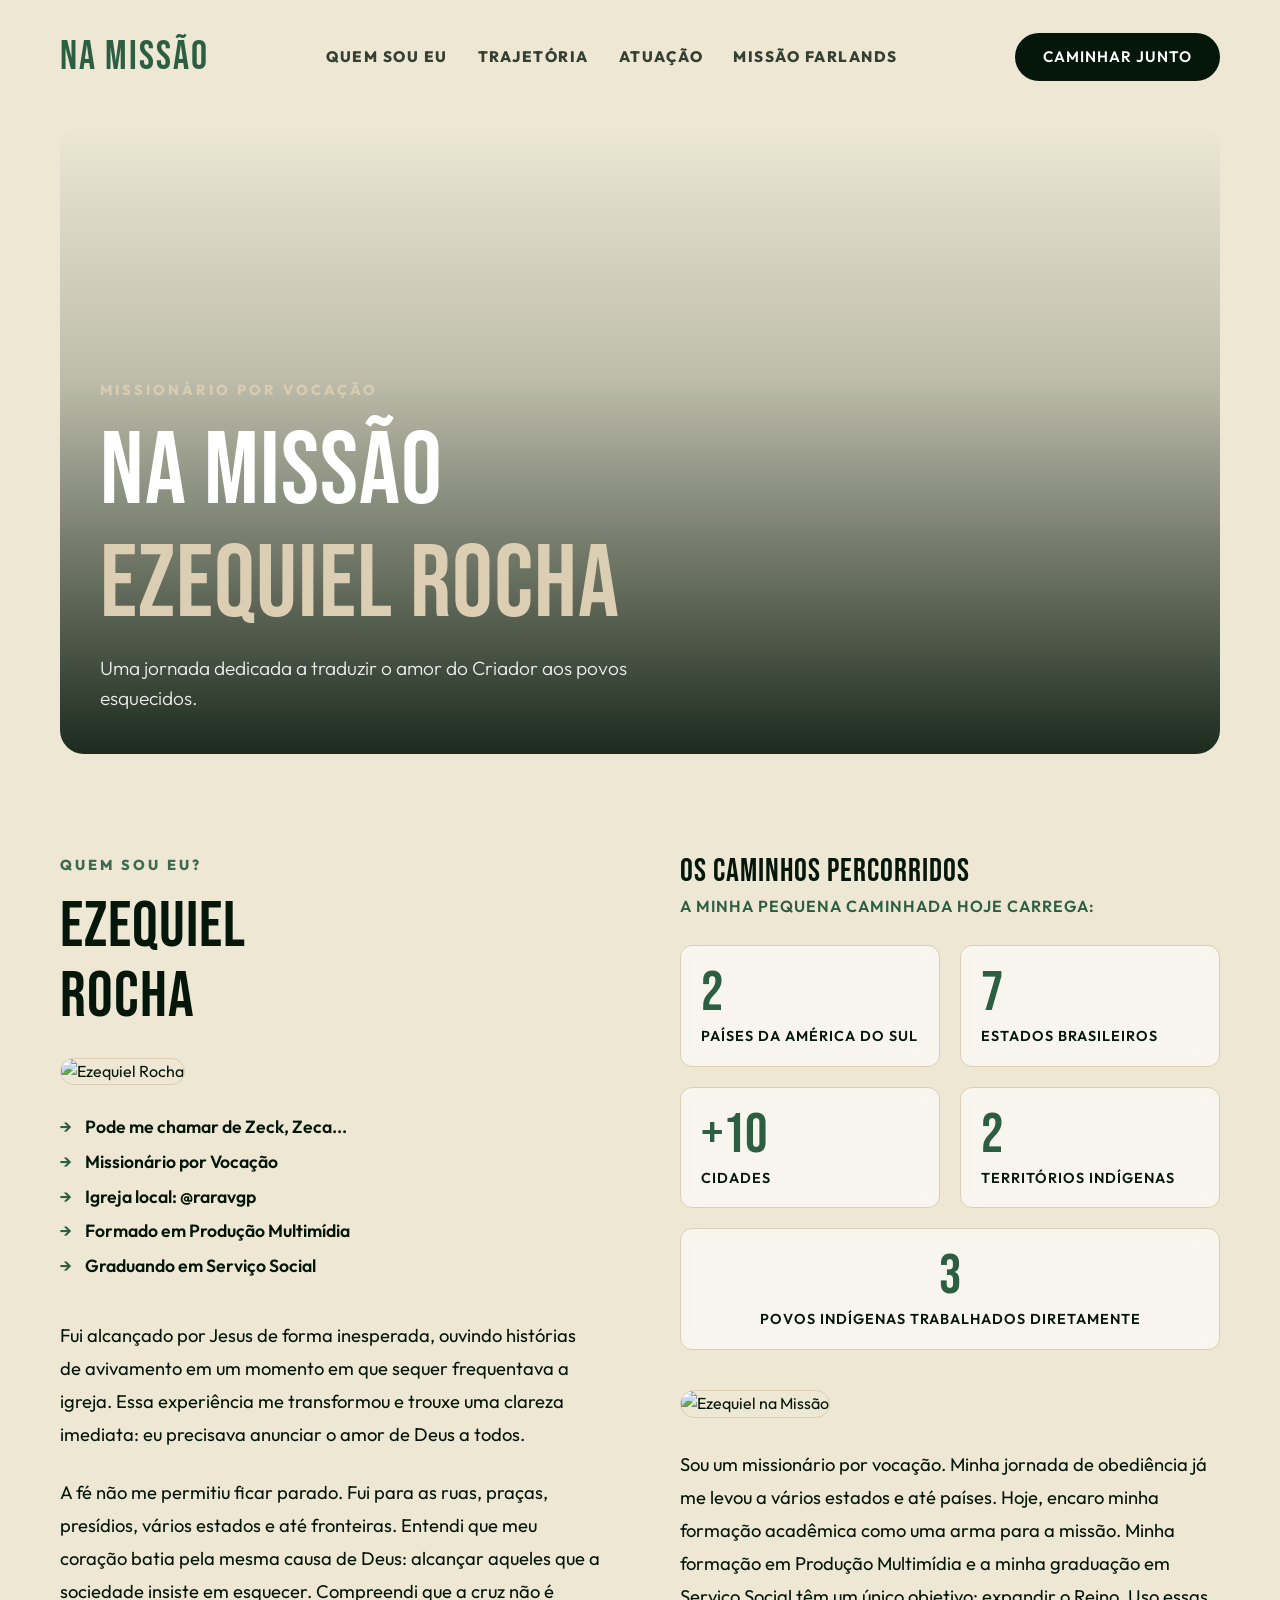
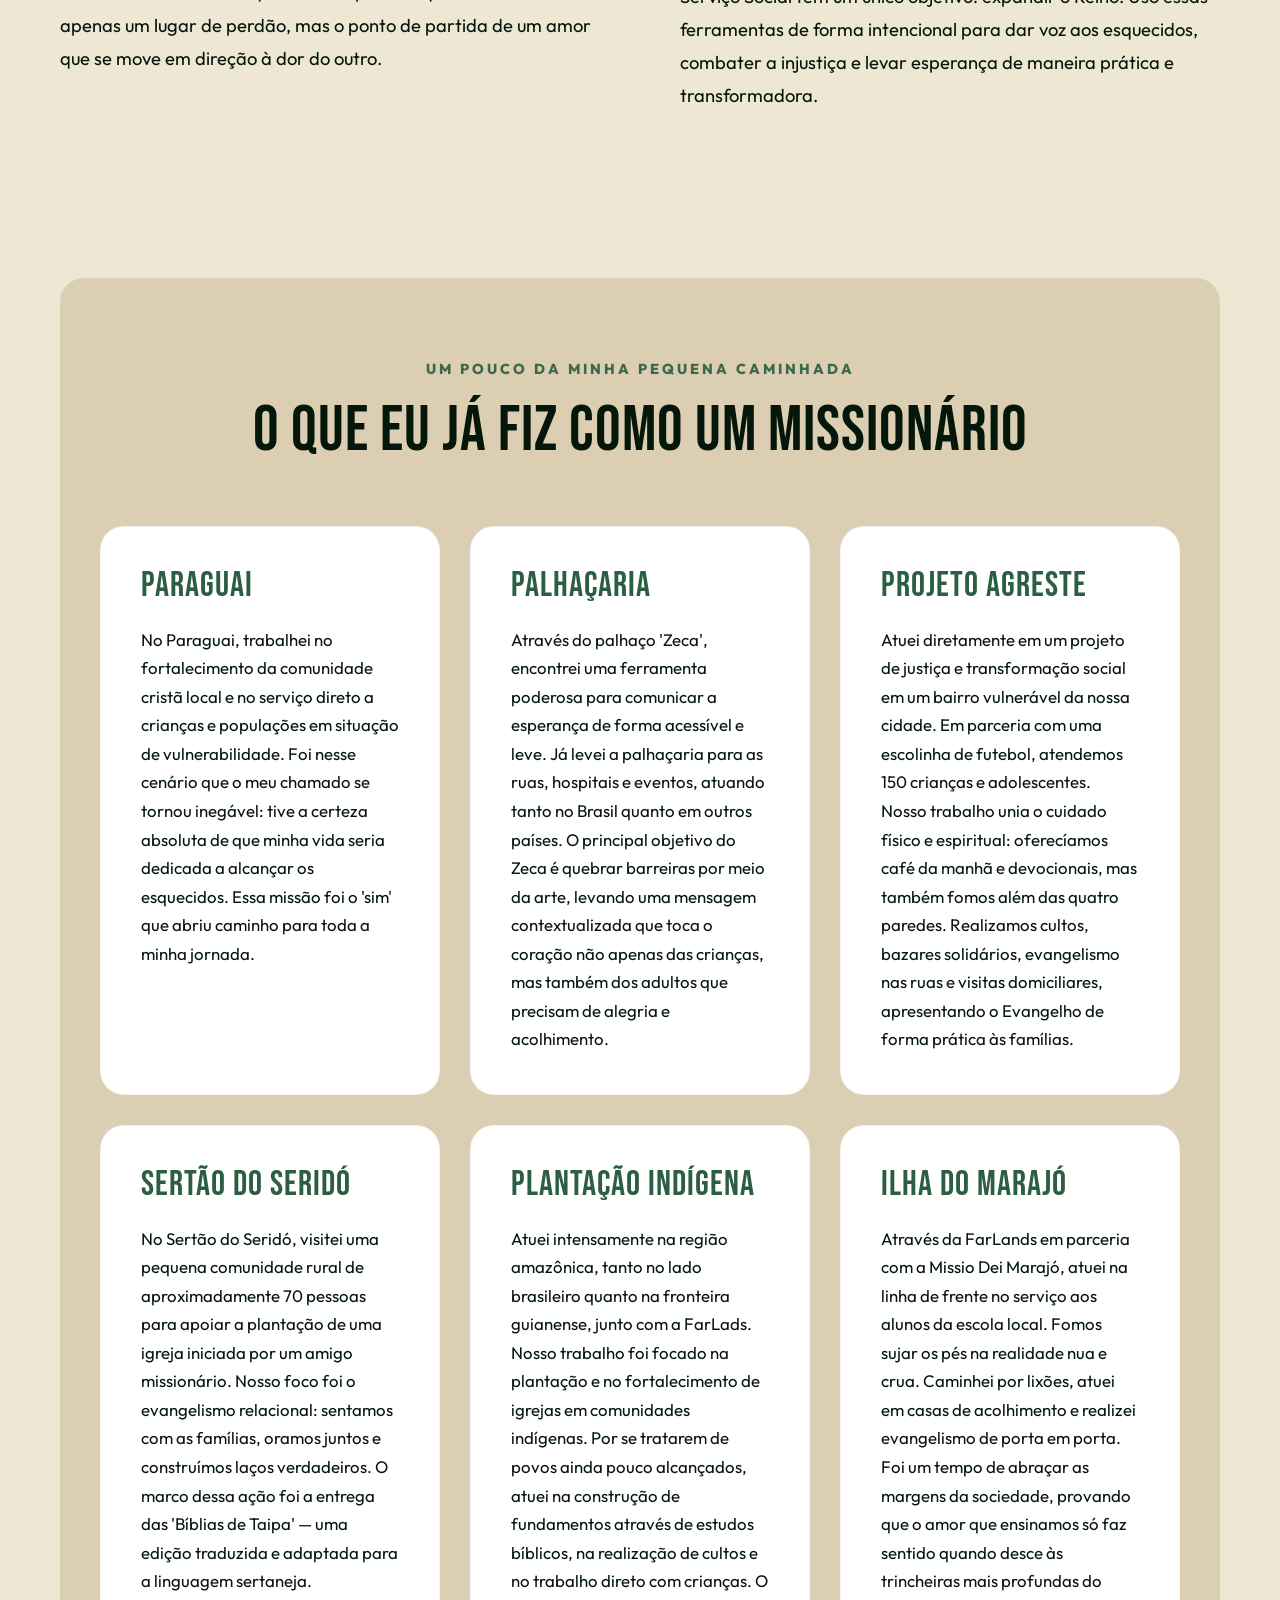
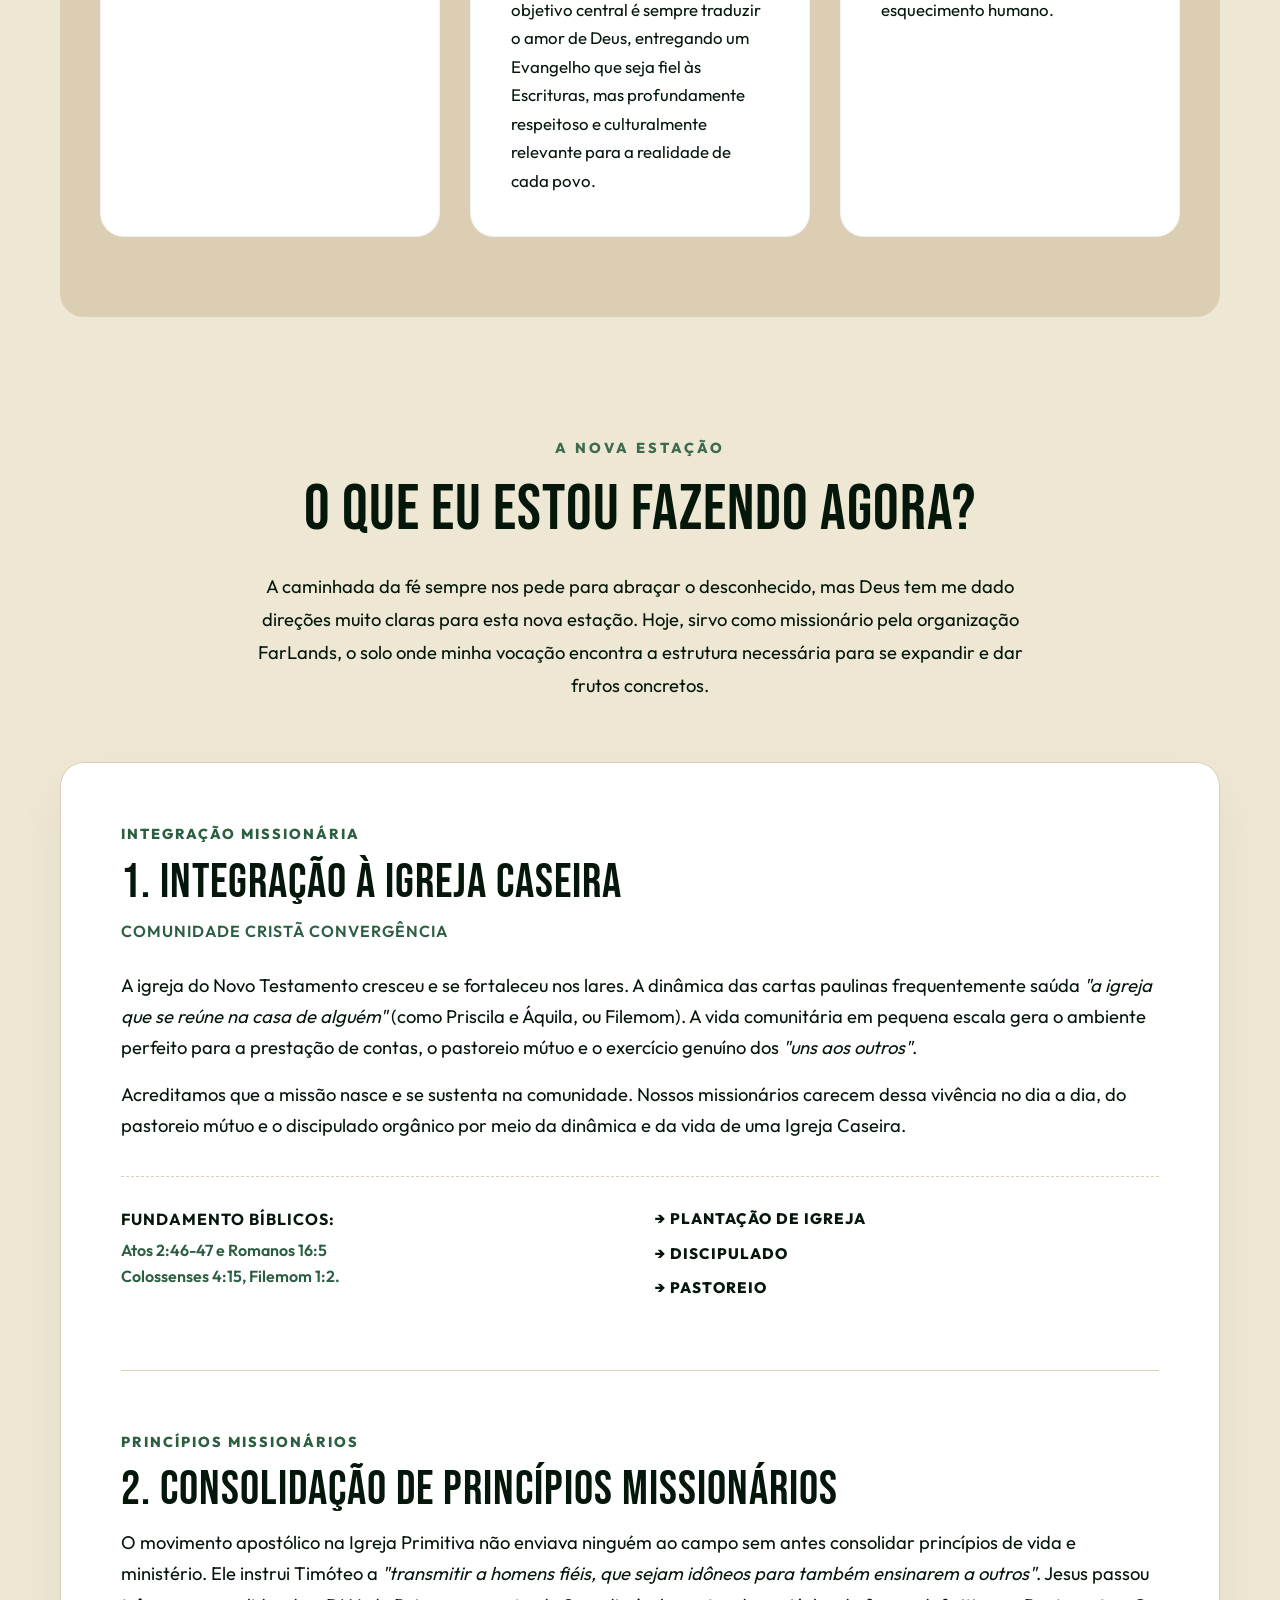
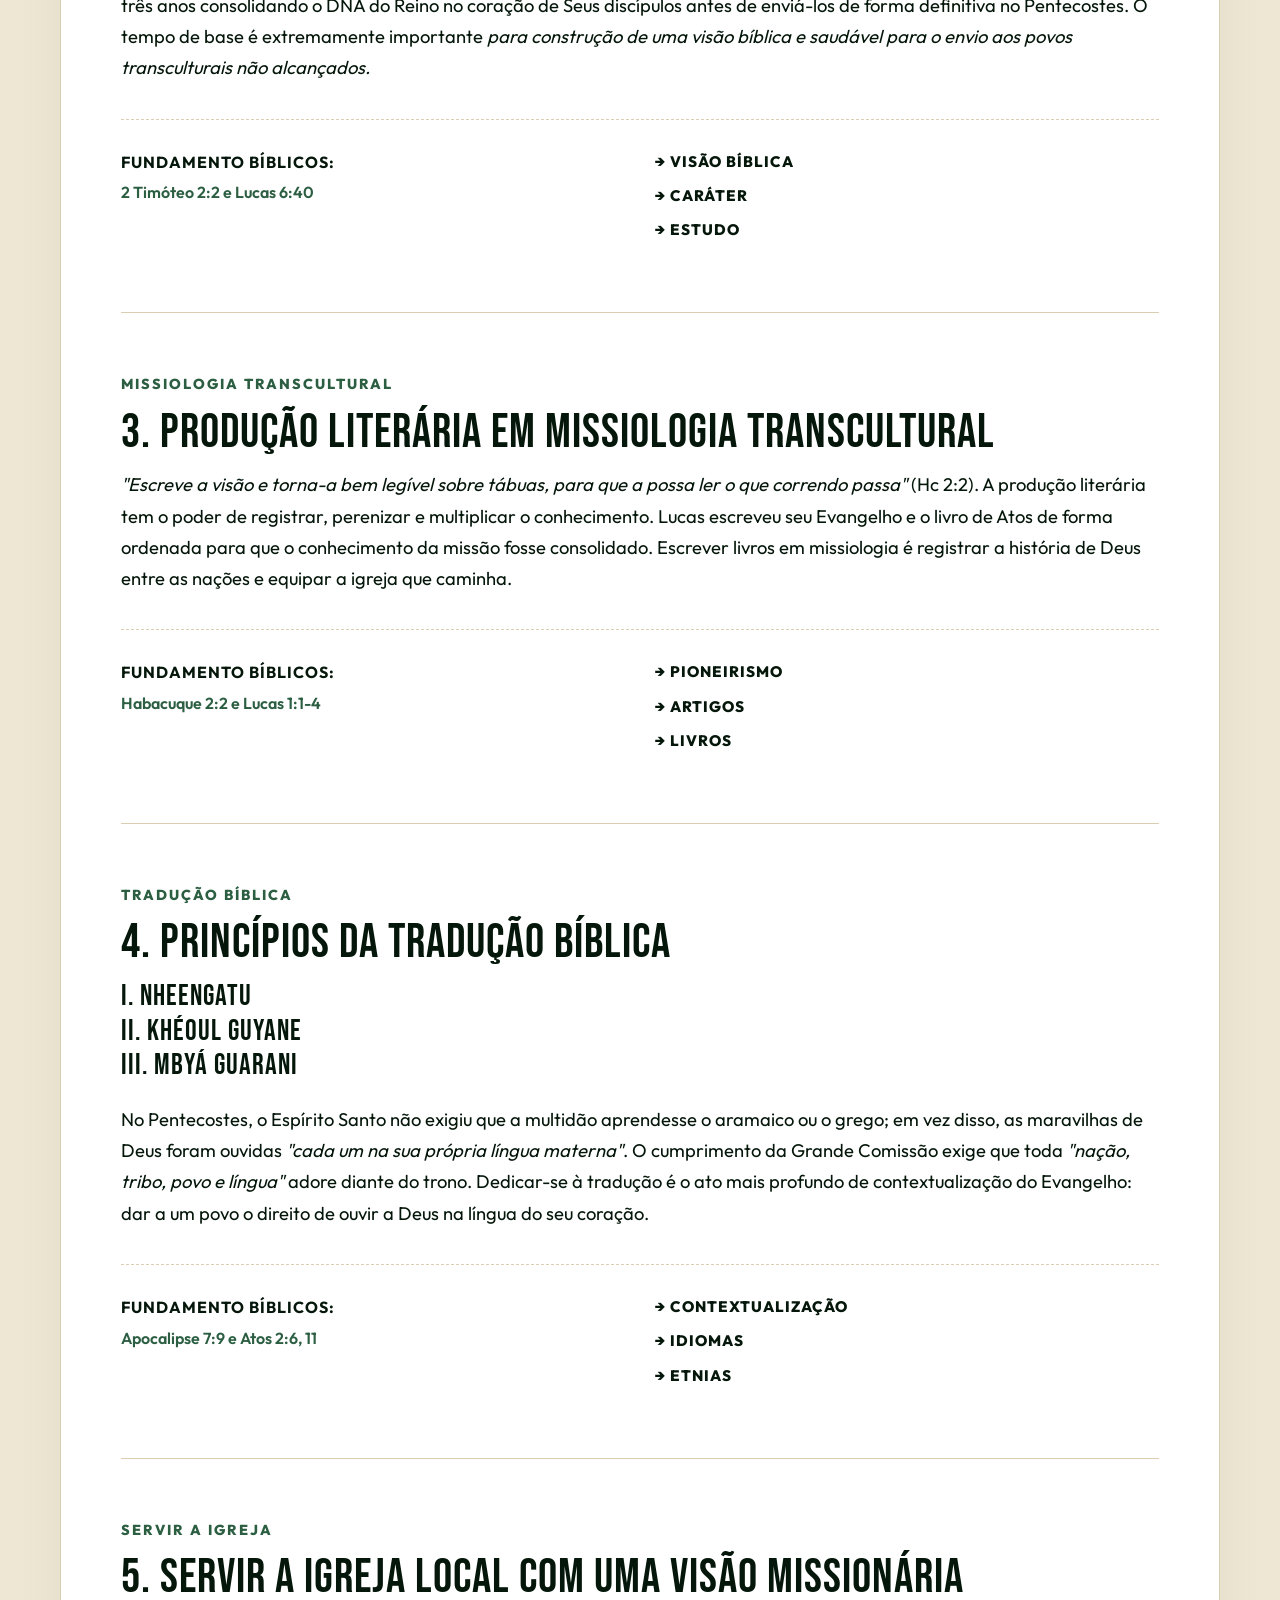
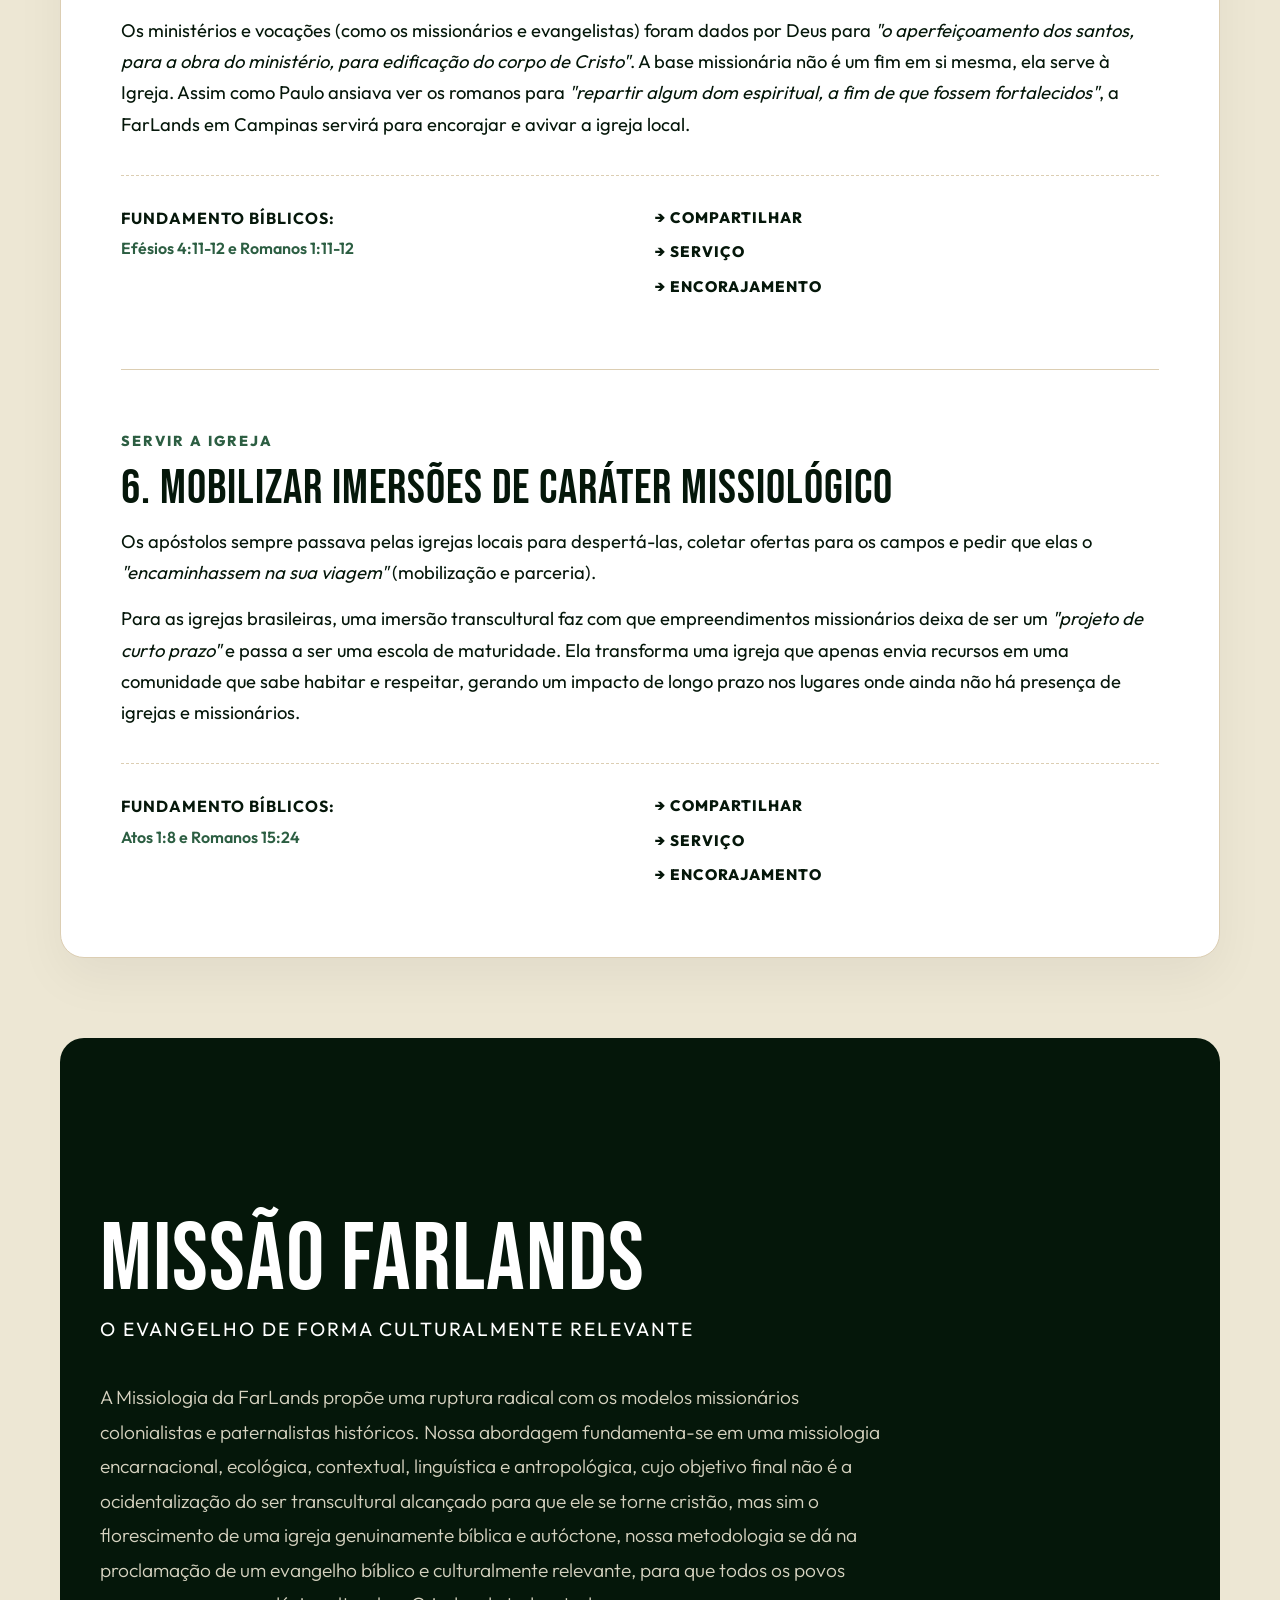
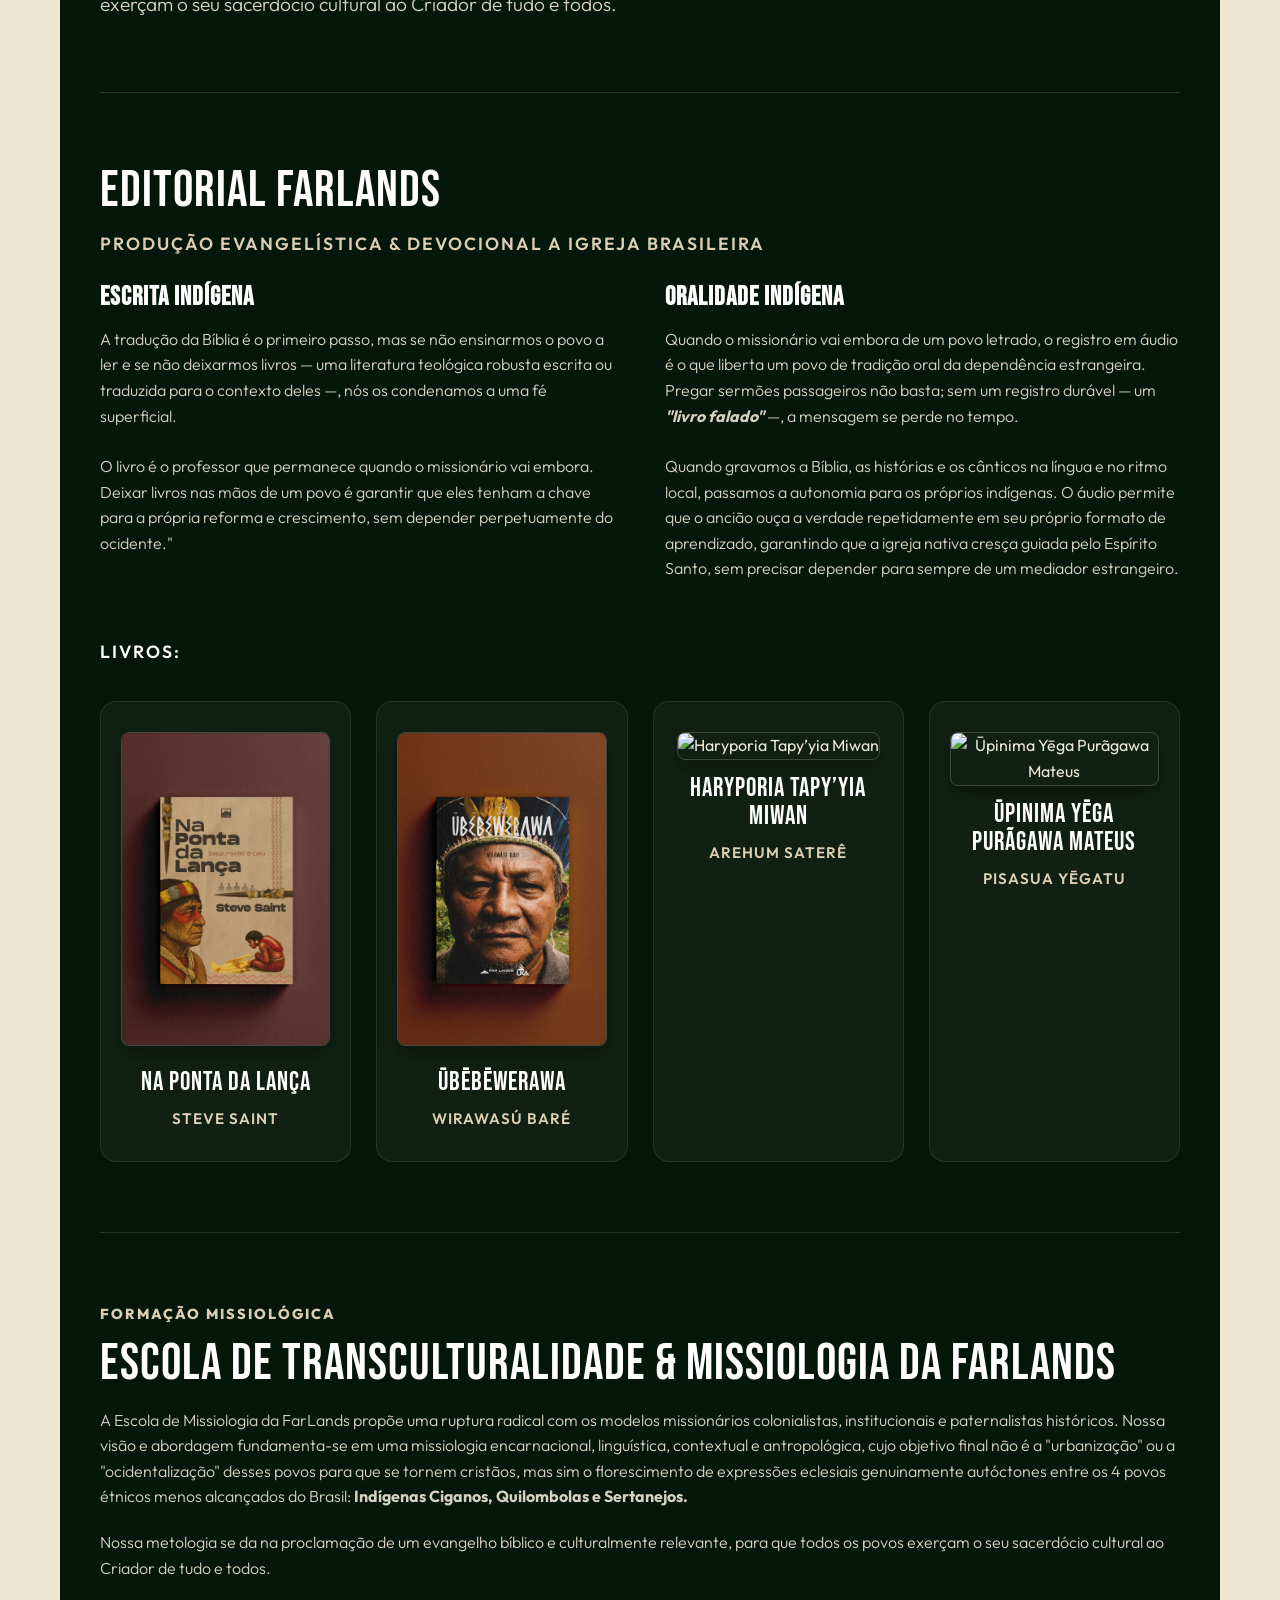
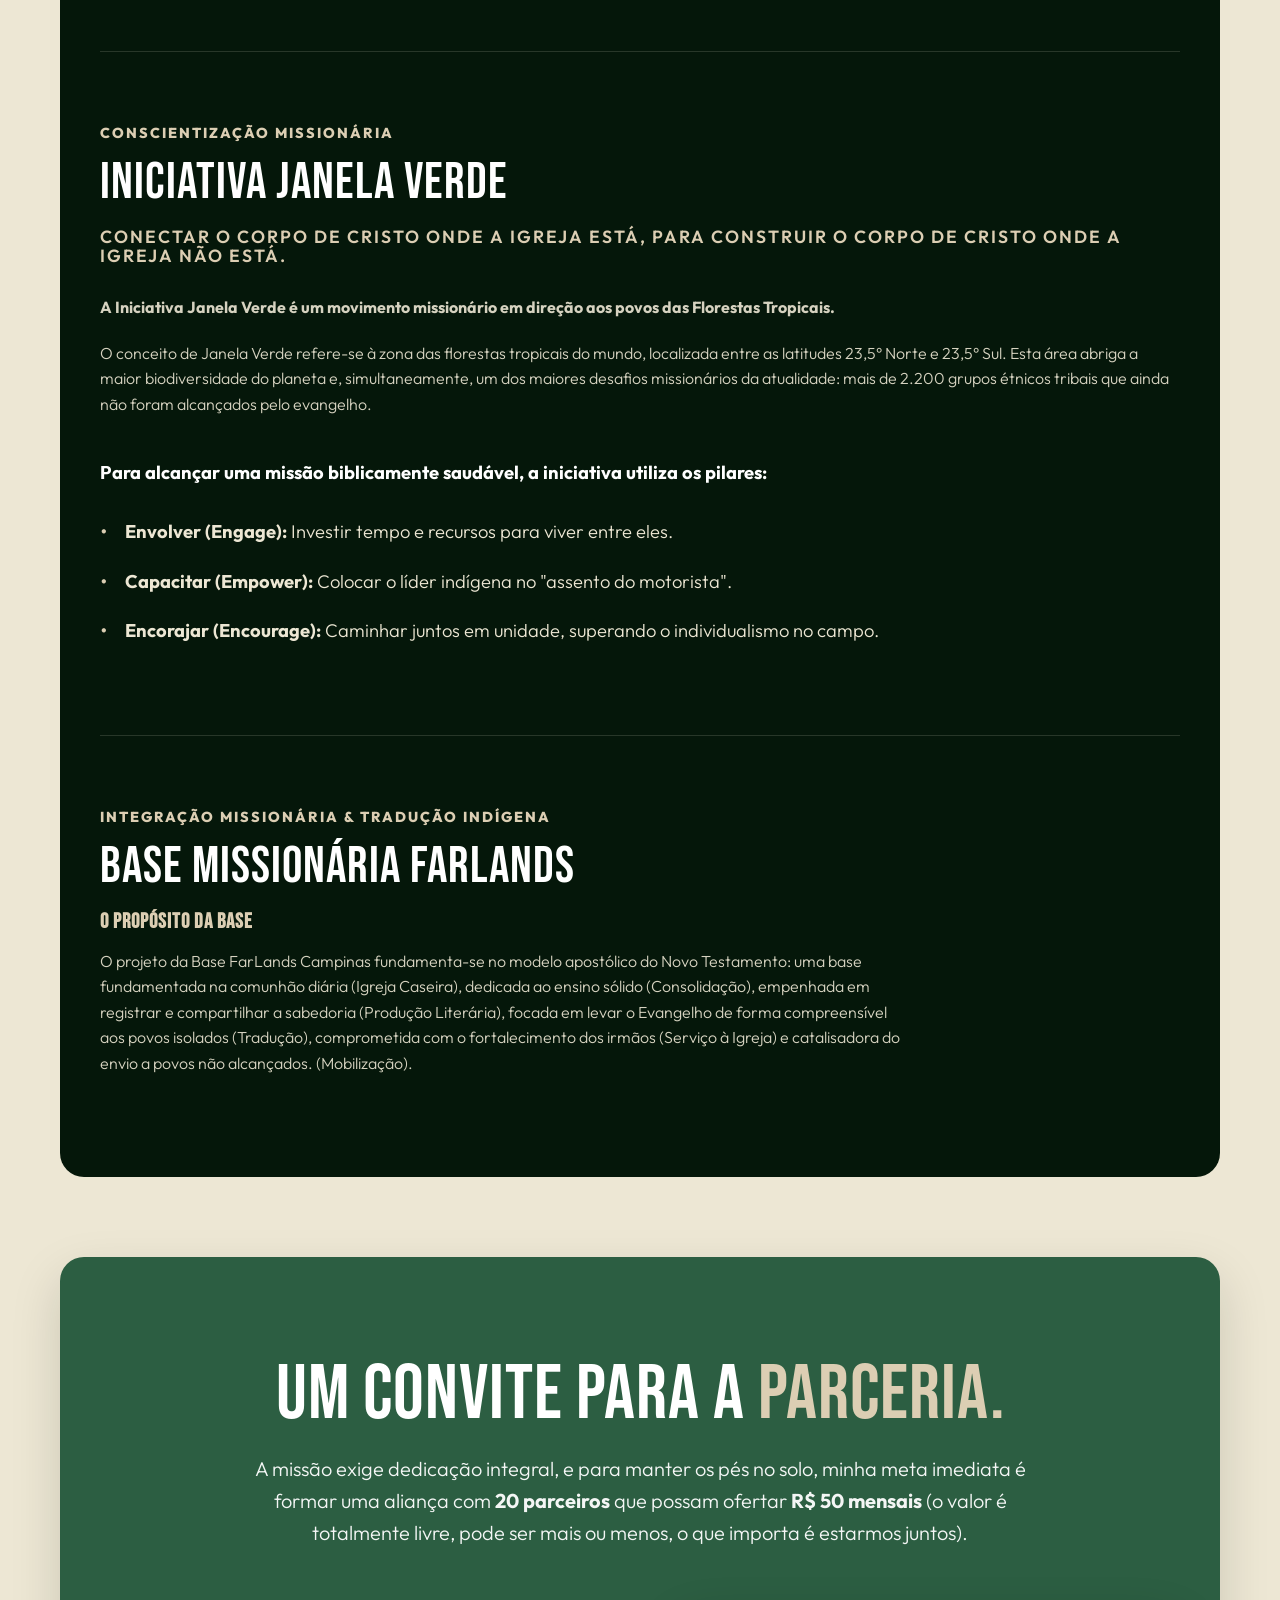
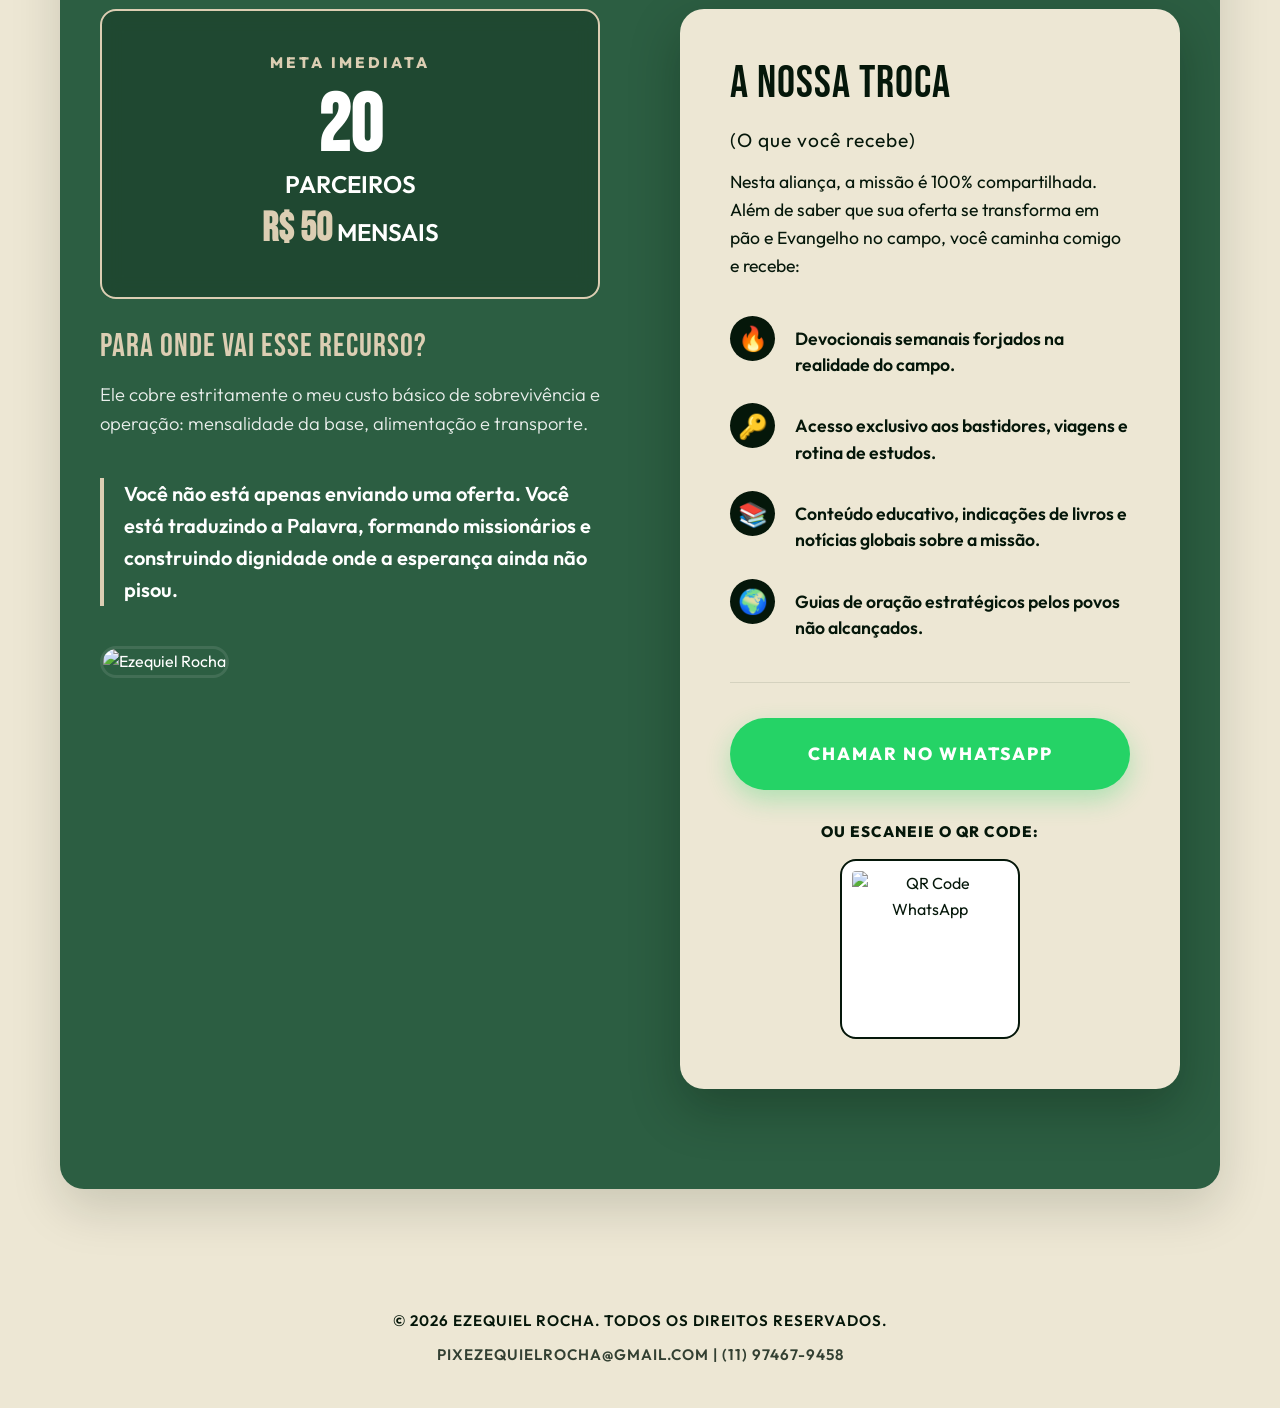
==== commit ed63888b: "Padroniza caminhos de imagens do site para a pasta imagens/ Todas as imagens (fotos, texturas, grafi" ====
--- a/site apresentação/gemini-code-1783134421585.html
+++ b/site apresentação/gemini-code-1783134421585.html
@@ -30,7 +30,7 @@
         body { 
             font-family: 'Outfit', sans-serif; 
             background-color: var(--bg-color); 
-            background-image: url('TEXTURA Bege Palha-1.jpg');
+            background-image: url('imagens/textura-bege.jpg');
             background-size: cover;
             background-attachment: fixed;
             color: var(--text-main); 
@@ -133,7 +133,7 @@
         .action-bullets li { font-family: 'Outfit', sans-serif; font-weight: 800; margin-bottom: 10px; font-size: 0.95rem; text-transform: uppercase; letter-spacing: 1px; color: var(--text-main); }
 
         /* Sessão 5: Missão FarLands */
-        .farlands-section { background-color: var(--farlands-bg); background-image: url('TEXTURA Verde Escuro.jpg'); background-size: cover; color: #ede7d4; padding: 100px 40px; margin-bottom: 80px; border-radius: var(--border-radius); position: relative; overflow: hidden;}
+        .farlands-section { background-color: var(--farlands-bg); background-image: url('imagens/textura-verde-escuro.jpg'); background-size: cover; color: #ede7d4; padding: 100px 40px; margin-bottom: 80px; border-radius: var(--border-radius); position: relative; overflow: hidden;}
         .farlands-section h2, .farlands-section h3, .farlands-section h4 { color: #ffffff; }
         .farlands-module { border-bottom: 1px solid rgba(237,231,212,0.15); padding: 70px 0; position: relative; z-index: 2;}
         .farlands-module:first-child { padding-top: 0; }
@@ -168,7 +168,7 @@
         .module-logo { max-width: 180px; margin-bottom: 30px; display: block; }
 
         /* Sessão 6: Convite à Parceria */
-        .subscription-section { background-color: var(--accent-green); background-image: url('TEXTURA Verde Claro -2.jpg'); background-size: cover; color: white; border-radius: var(--border-radius); padding: 100px 40px; margin-bottom: 80px; overflow: hidden; position: relative; box-shadow: 0 20px 50px rgba(5,23,10,0.15);}
+        .subscription-section { background-color: var(--accent-green); background-image: url('imagens/textura-verde-claro.jpg'); background-size: cover; color: white; border-radius: var(--border-radius); padding: 100px 40px; margin-bottom: 80px; overflow: hidden; position: relative; box-shadow: 0 20px 50px rgba(5,23,10,0.15);}
         @media (max-width: 768px) { .subscription-section { padding: 60px 20px; } }
         
         .subs-header { text-align: center; max-width: 800px; margin: 0 auto 60px auto; }
@@ -193,7 +193,7 @@
         
         .personal-photo-box img { width: 100%; height: auto; max-height: 450px; object-fit: cover; border-radius: var(--border-radius-sm); border: 3px solid rgba(255,255,255,0.1); }
 
-        .exchange-box { background-color: var(--bg-color); background-image: url('TEXTURA Bege Palha-1.jpg'); color: var(--text-main); border-radius: var(--border-radius); padding: 50px; box-shadow: 0 20px 50px rgba(5,23,10,0.3); }
+        .exchange-box { background-color: var(--bg-color); background-image: url('imagens/textura-bege.jpg'); color: var(--text-main); border-radius: var(--border-radius); padding: 50px; box-shadow: 0 20px 50px rgba(5,23,10,0.3); }
         @media (max-width: 768px) { .exchange-box { padding: 35px 20px; } }
         
         .exchange-box h3 { font-size: 2.8rem; margin-bottom: 10px; color: var(--text-main); }
@@ -237,7 +237,7 @@
         </header>
 
         <!-- SESSÃO 01: CAPA -->
-        <section class="hero fade-up" style="background-image: url('COLOQUE_O_NOME_DA_SUA_FOTO_AQUI.jpg');">
+        <section class="hero fade-up" style="background-image: url('imagens/foto-capa.jpg');">
             <div class="hero-content">
                 <span class="hero-subtitle">Missionário por Vocação</span>
                 <h1>NA MISSÃO <br><span style="color: var(--accent-light);">Ezequiel Rocha</span></h1>
@@ -248,13 +248,13 @@
         <!-- SESSÃO 02: QUEM SOU EU -->
         <section id="quem-sou" class="intro-section">
             <!-- Grafismo Decorativo Escuro -->
-            <img src="Vetor Grafismos -09.png" alt="" class="grafismo grafismo-dark">
+            <img src="imagens/grafismo-escuro.png" alt="" class="grafismo grafismo-dark">
             
             <div class="intro-left fade-up">
                 <div style="margin-bottom: 40px; position: relative; z-index: 2;">
                     <span class="hero-subtitle" style="color: var(--accent-green);">Quem sou eu?</span>
                     <h2 style="font-size: clamp(3.5rem, 5vw, 5rem); margin-bottom: 25px;">Ezequiel<br>Rocha</h2>
-                    <img src="COLOQUE_FOTO_PERFIL_AQUI.jpg" alt="Ezequiel Rocha" style="width: 100%; height: 280px; object-fit: cover; border-radius: var(--border-radius-sm); margin-bottom: 30px; border: 1px solid var(--accent-light);">
+                    <img src="imagens/foto-perfil.jpg" alt="Ezequiel Rocha" style="width: 100%; height: 280px; object-fit: cover; border-radius: var(--border-radius-sm); margin-bottom: 30px; border: 1px solid var(--accent-light);">
                     <ul class="personal-bullets">
                         <li><span>→</span> Pode me chamar de Zeck, Zeca...</li>
                         <li><span>→</span> Missionário por Vocação</li>
@@ -281,7 +281,7 @@
                     <div class="stat-item" style="grid-column: span 2; text-align: center;"><div class="stat-number">3</div><div class="stat-label">Povos Indígenas trabalhados diretamente</div></div>
                 </div>
                 
-                <img src="COLOQUE_FOTO_CAMINHOS_AQUI.jpg" alt="Ezequiel na Missão" style="width: 100%; height: 280px; object-fit: cover; border-radius: var(--border-radius-sm); margin-bottom: 30px; border: 1px solid var(--accent-light);">
+                <img src="imagens/foto-caminhos.jpg" alt="Ezequiel na Missão" style="width: 100%; height: 280px; object-fit: cover; border-radius: var(--border-radius-sm); margin-bottom: 30px; border: 1px solid var(--accent-light);">
                 
                 <div class="narrative-text">
                     <p>Sou um missionário por vocação. Minha jornada de obediência já me levou a vários estados e até países. Hoje, encaro minha formação acadêmica como uma arma para a missão. Minha formação em Produção Multimídia e a minha graduação em Serviço Social têm um único objetivo: expandir o Reino. Uso essas ferramentas de forma intencional para dar voz aos esquecidos, combater a injustiça e levar esperança de maneira prática e transformadora.</p>
@@ -462,7 +462,7 @@
         <section id="farlands" class="farlands-section fade-up">
             
             <!-- Grafismo Decorativo Claro -->
-            <img src="Vetor Grafismos -08.png" alt="" class="grafismo grafismo-light">
+            <img src="imagens/grafismo-claro.png" alt="" class="grafismo grafismo-light">
 
             <div class="farlands-module">
                 <h2 class="farlands-header-title">MISSÃO FARLANDS</h2>
@@ -492,22 +492,22 @@
                 <!-- ESPAÇO PARA AS FOTOS DOS LIVROS -->
                 <div class="books-grid">
                     <div class="book-card">
-                        <img src="imagens/NA PONTA DA LANÇA.png" alt="Na Ponta da Lança" class="book-cover">
+                        <img src="imagens/livro-na-ponta-da-lanca.png" alt="Na Ponta da Lança" class="book-cover">
                         <h4 class="book-title">Na Ponta da Lança</h4>
                         <p class="book-author">Steve Saint</p>
                     </div>
                     <div class="book-card">
-                        <img src="FOTO_LIVRO_UBEBEWERAWA.jpg" alt="Ūbēbēwerawa" class="book-cover">
+                        <img src="imagens/livro-ubebewerawa.png" alt="Ūbēbēwerawa" class="book-cover">
                         <h4 class="book-title">Ūbēbēwerawa</h4>
                         <p class="book-author">WiraWasú Baré</p>
                     </div>
                     <div class="book-card">
-                        <img src="FOTO_LIVRO_HARYPORIA.jpg" alt="Haryporia Tapy’yia Miwan" class="book-cover">
+                        <img src="imagens/livro-haryporia.jpg" alt="Haryporia Tapy’yia Miwan" class="book-cover">
                         <h4 class="book-title">Haryporia Tapy’yia Miwan</h4>
                         <p class="book-author">Arehum Saterê</p>
                     </div>
                     <div class="book-card">
-                        <img src="FOTO_LIVRO_UPINIMA.jpg" alt="Ūpinima Yēga Purãgawa Mateus" class="book-cover">
+                        <img src="imagens/livro-upinima.jpg" alt="Ūpinima Yēga Purãgawa Mateus" class="book-cover">
                         <h4 class="book-title">Ūpinima Yēga Purãgawa Mateus</h4>
                         <p class="book-author">Pisasua Yēgatu</p>
                     </div>
@@ -573,7 +573,7 @@
                     <p class="final-impact">Você não está apenas enviando uma oferta. Você está traduzindo a Palavra, formando missionários e construindo dignidade onde a esperança ainda não pisou.</p>
                     
                     <div class="personal-photo-box">
-                        <img src="COLOQUE_SUA_FOTO_PARCERIA_AQUI.jpg" alt="Ezequiel Rocha">
+                        <img src="imagens/foto-parceria.jpg" alt="Ezequiel Rocha">
                     </div>
                 </div>
 
@@ -607,7 +607,7 @@
                             </a>
                             <div class="qr-container">
                                 <p>Ou escaneie o QR Code:</p>
-                                <img src="COLOQUE_QR_CODE_WPP_AQUI.png" alt="QR Code WhatsApp">
+                                <img src="imagens/qrcode-whatsapp.png" alt="QR Code WhatsApp">
                             </div>
                         </div>
                     </div>
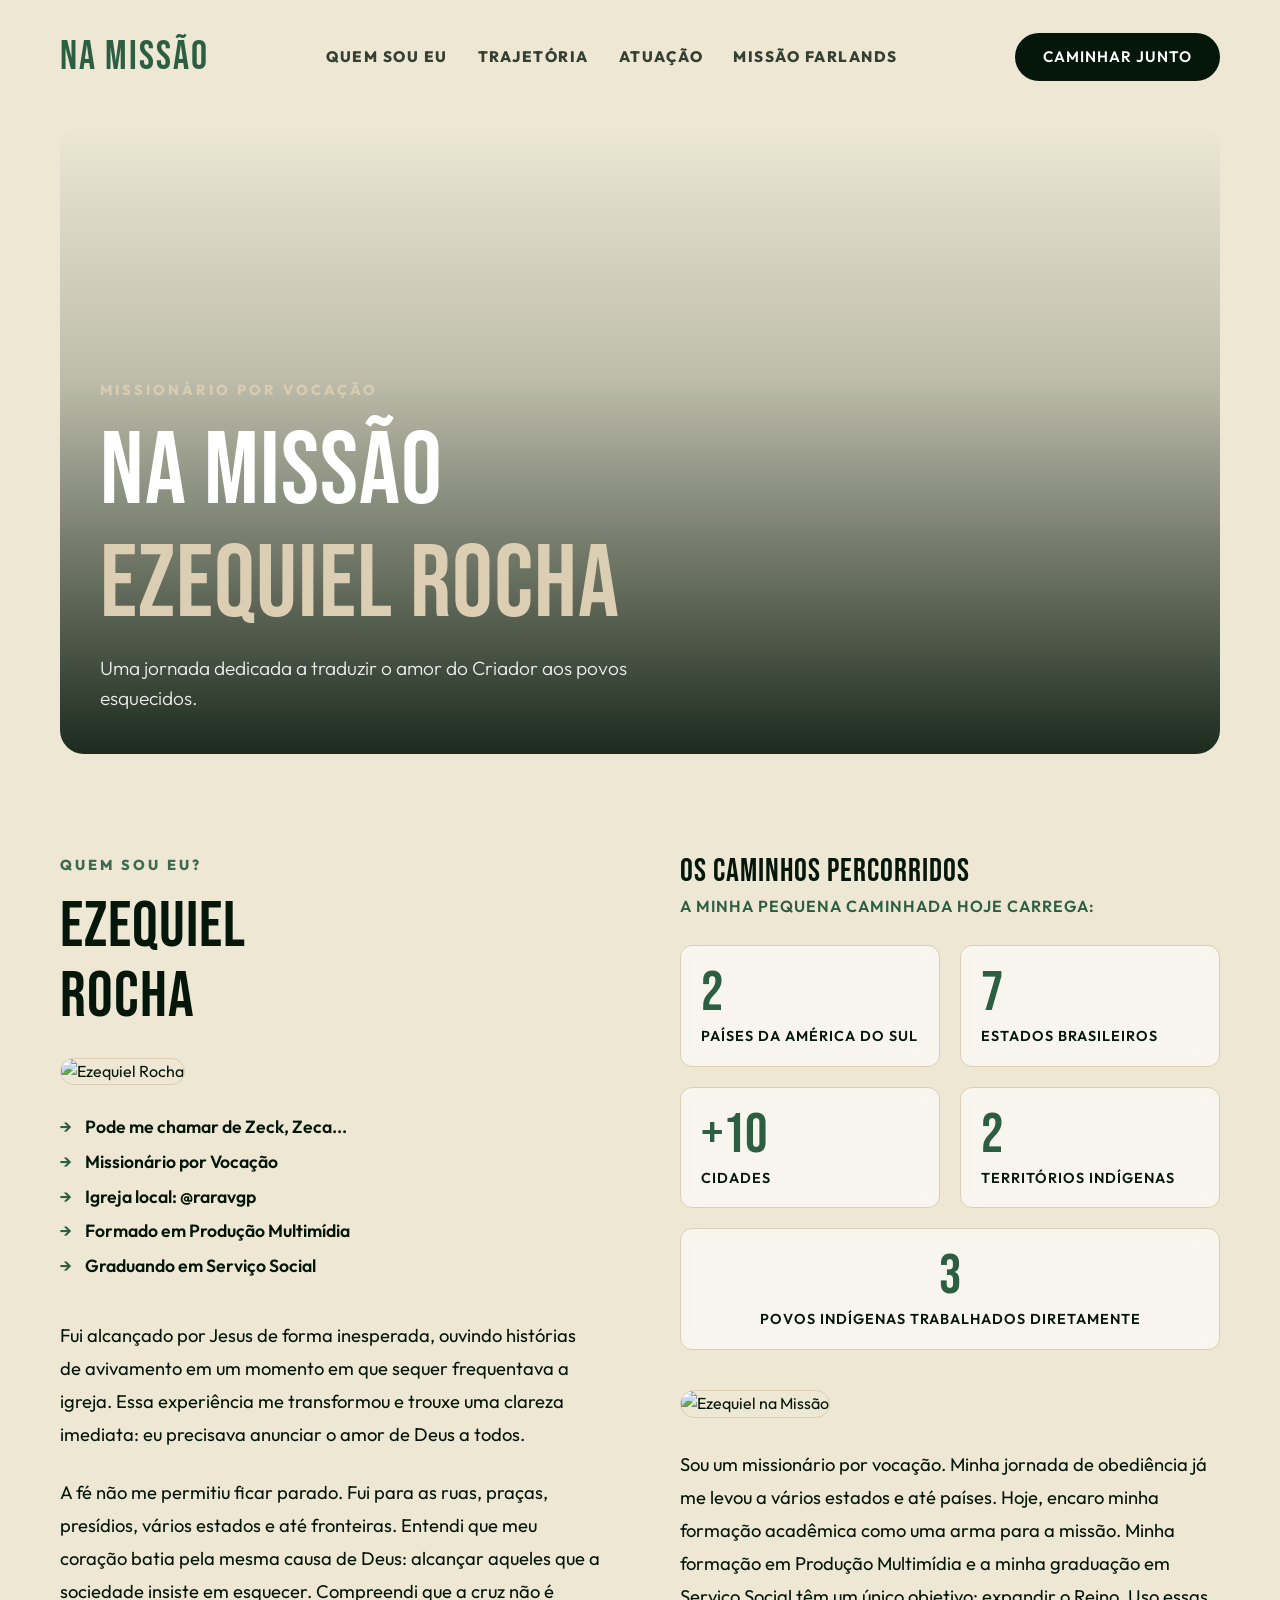
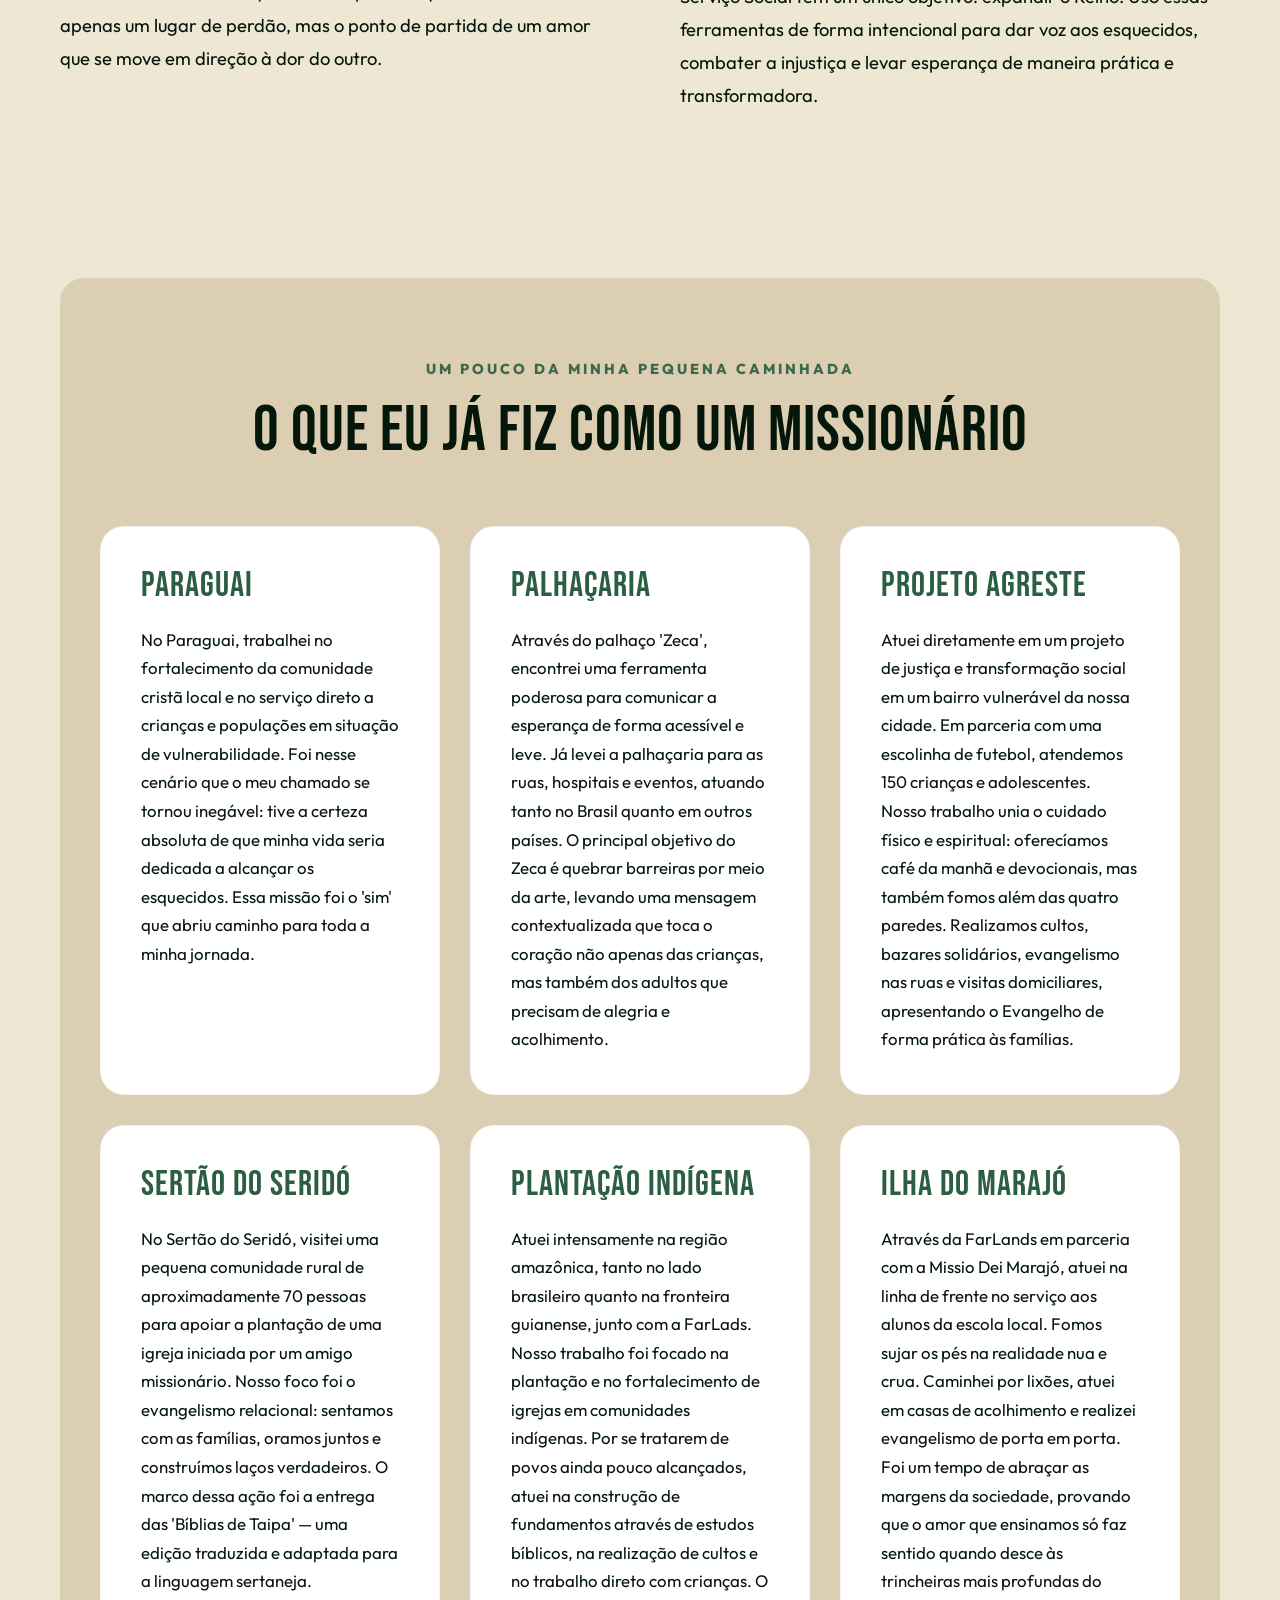
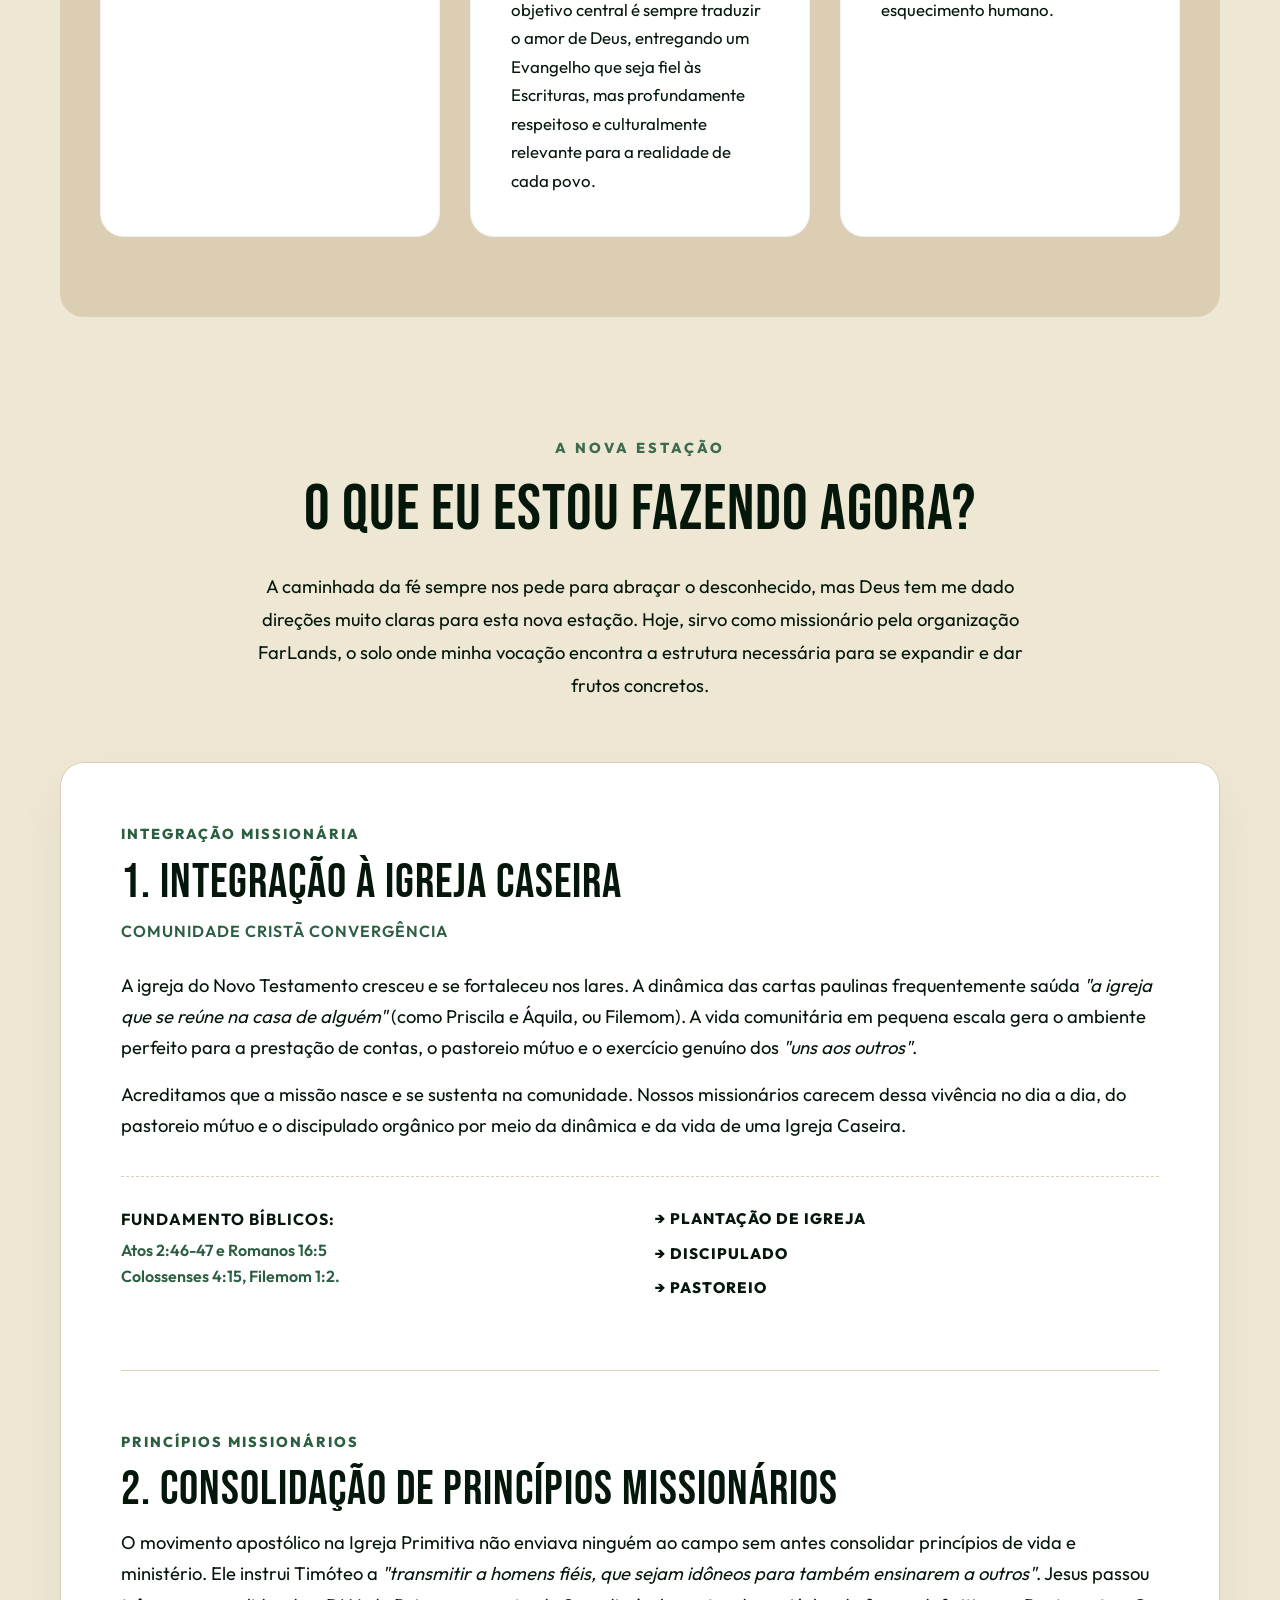
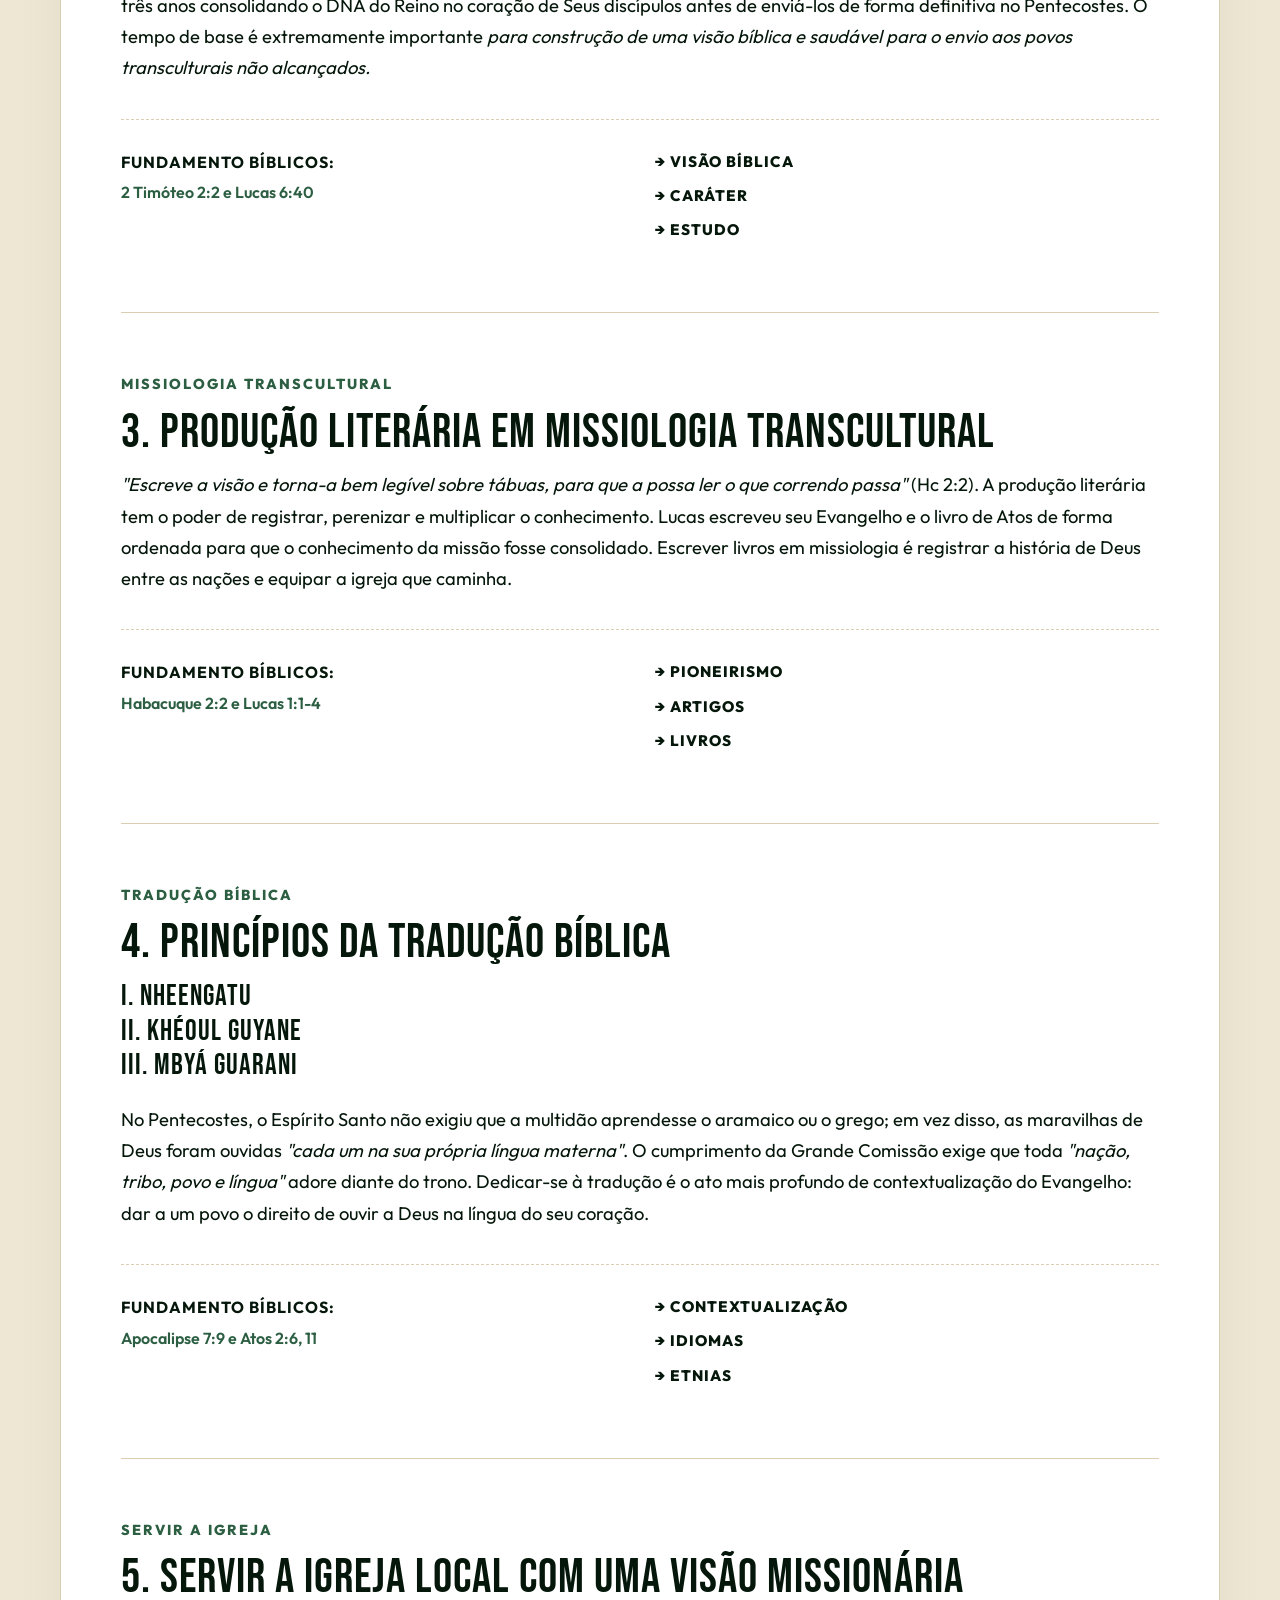
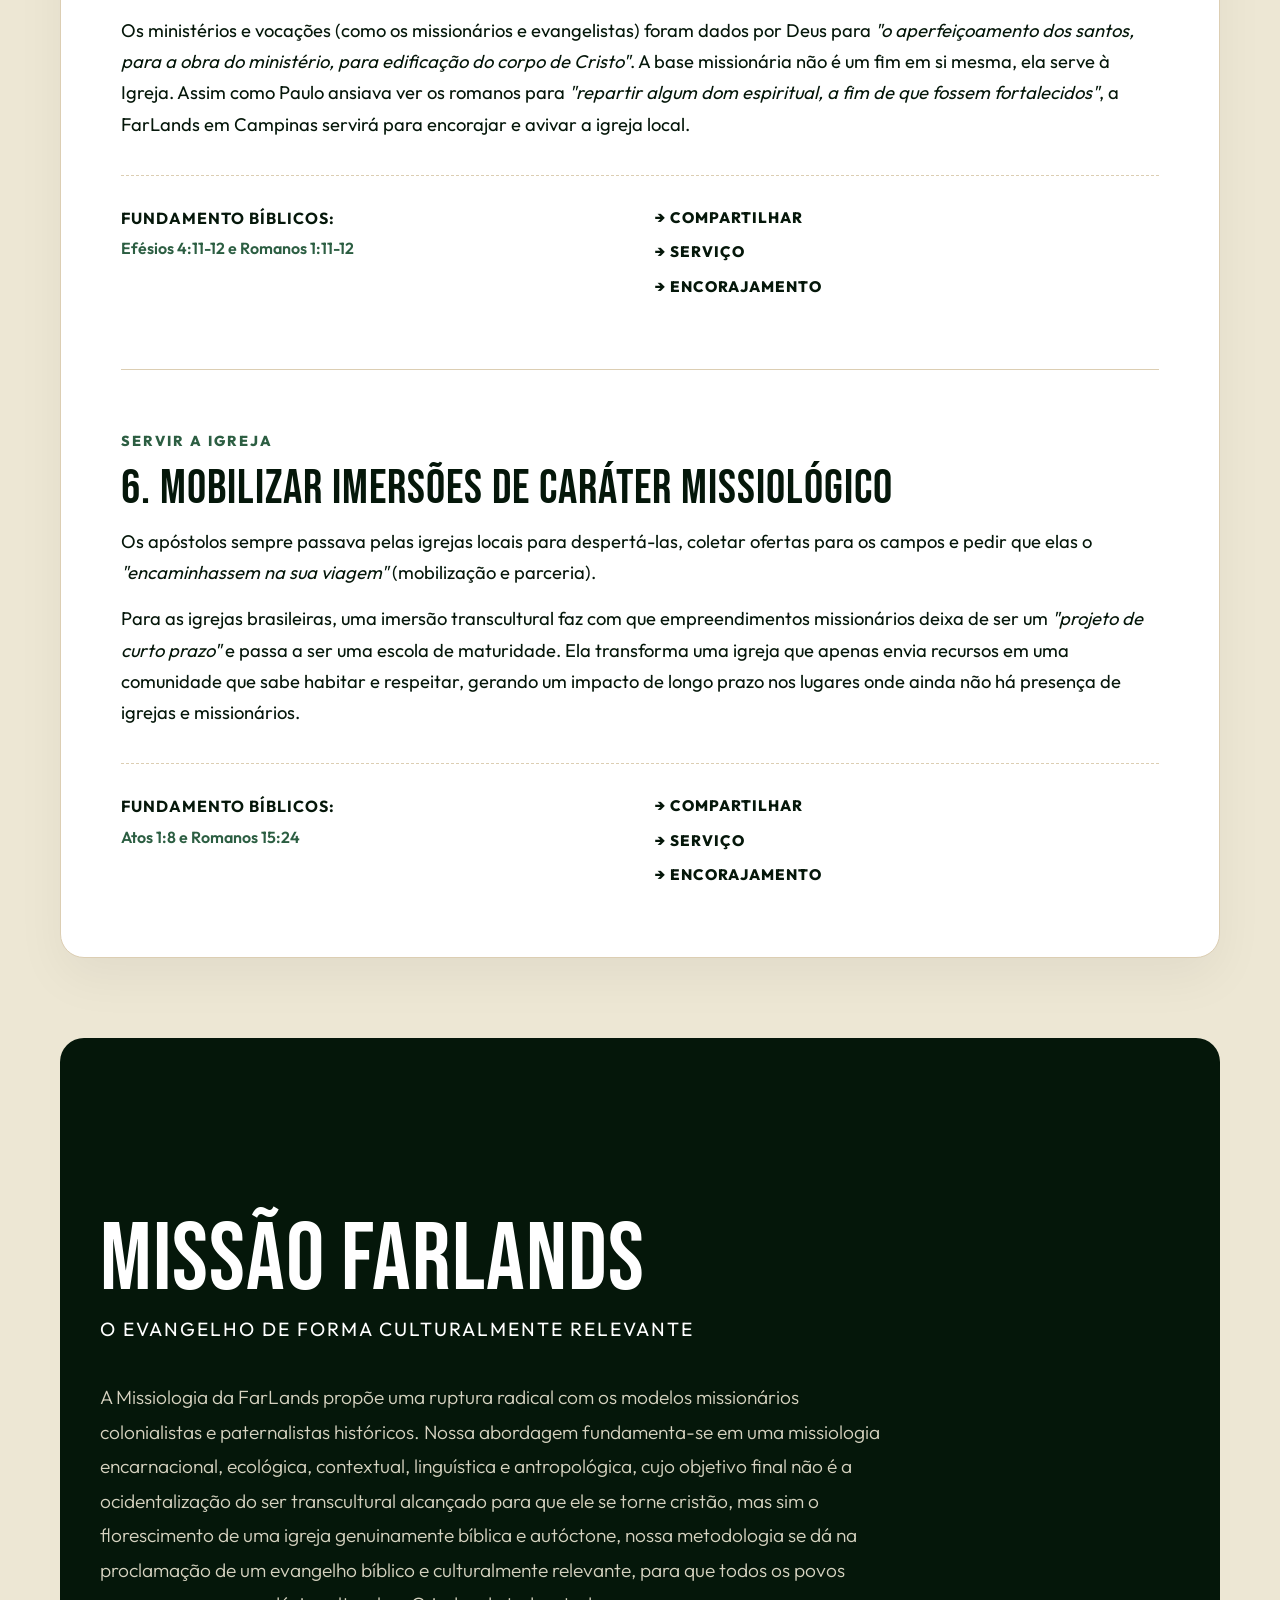
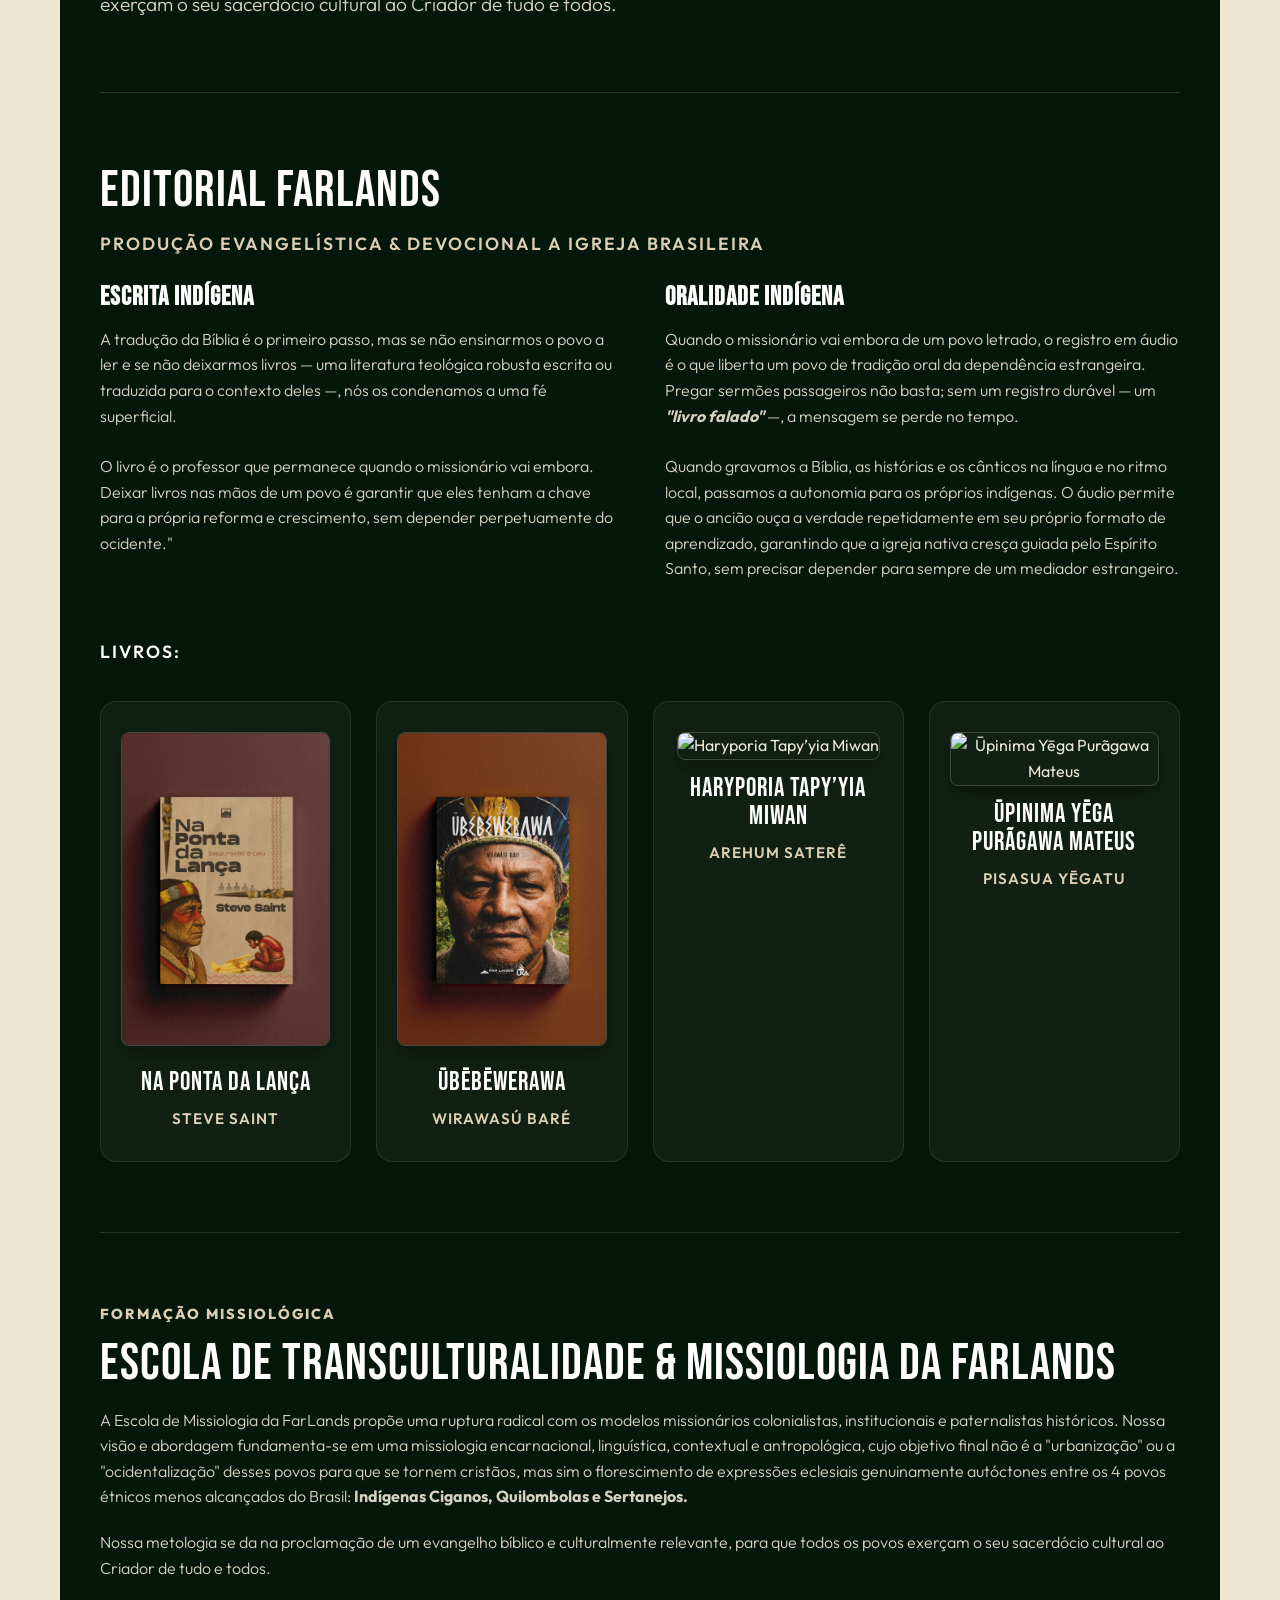
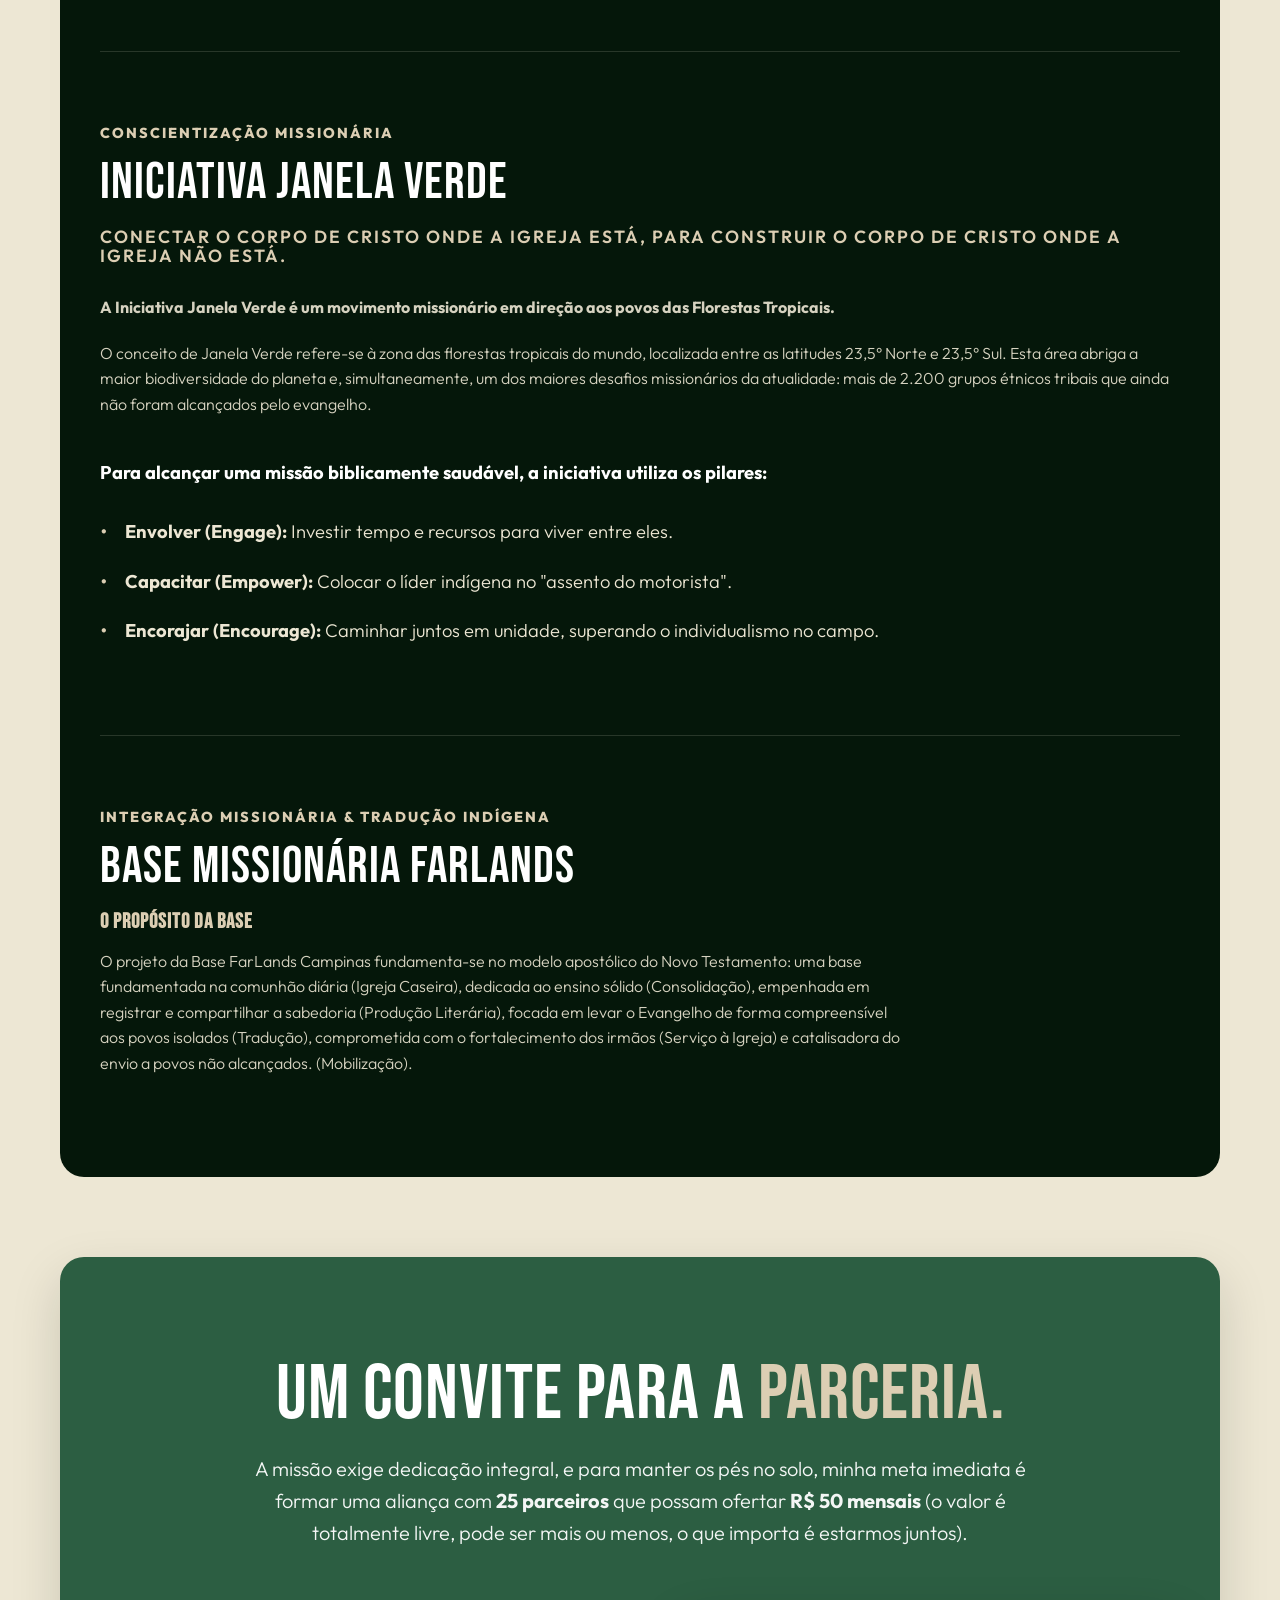
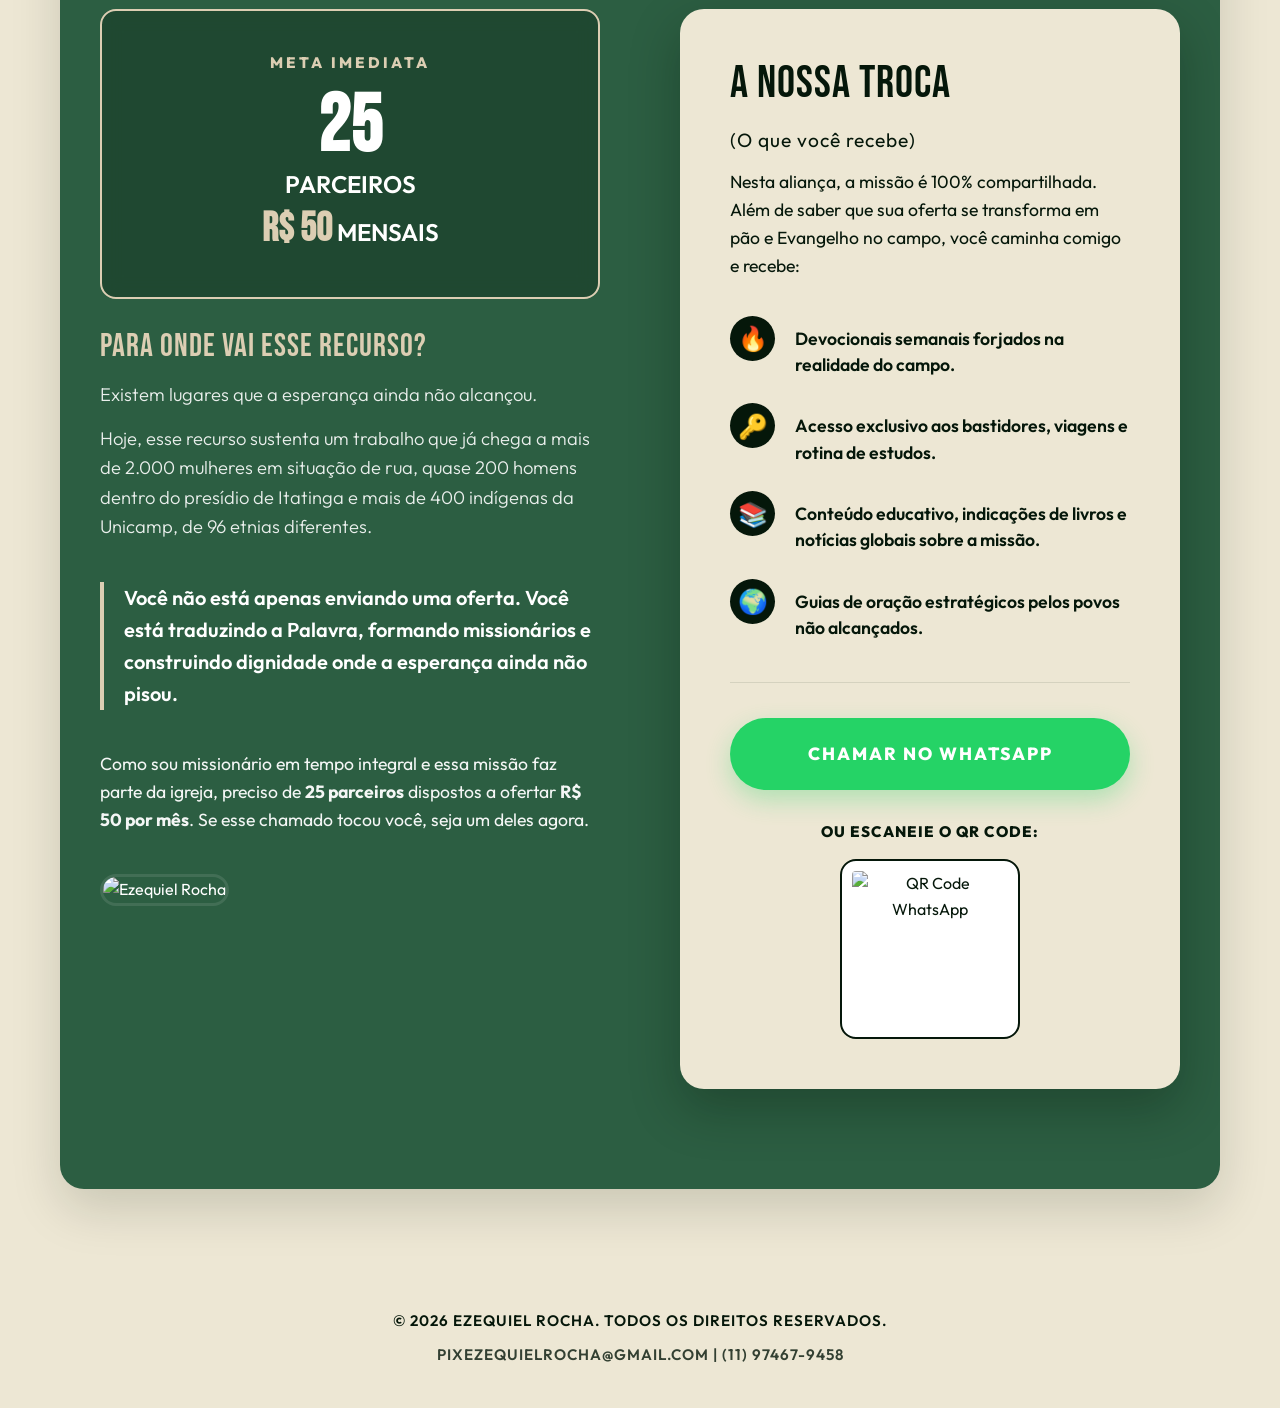
==== commit de888796: "Atualiza texto e meta de parceiros na sessão final Substitui o texto de "Para onde vai esse recurso?" ====
--- a/site apresentação/gemini-code-1783134421585.html
+++ b/site apresentação/gemini-code-1783134421585.html
@@ -552,7 +552,7 @@
         <section id="parceria" class="subscription-section fade-up">
             <div class="subs-header">
                 <h2>Um convite para a <span class="highlight">Parceria.</span></h2>
-                <p>A missão exige dedicação integral, e para manter os pés no solo, minha meta imediata é formar uma aliança com <strong>20 parceiros</strong> que possam ofertar <strong>R$ 50 mensais</strong> (o valor é totalmente livre, pode ser mais ou menos, o que importa é estarmos juntos).</p>
+                <p>A missão exige dedicação integral, e para manter os pés no solo, minha meta imediata é formar uma aliança com <strong>25 parceiros</strong> que possam ofertar <strong>R$ 50 mensais</strong> (o valor é totalmente livre, pode ser mais ou menos, o que importa é estarmos juntos).</p>
             </div>
 
             <div class="subs-layout">
@@ -560,18 +560,21 @@
                     <div class="goal-box">
                         <span class="goal-title">META IMEDIATA</span>
                         <div class="goal-numbers">
-                            <span class="huge">20</span> Parceiros <br>
+                            <span class="huge">25</span> Parceiros <br>
                             <span class="price">R$ 50</span> Mensais
                         </div>
                     </div>
 
                     <div class="cost-box">
                         <h3>Para onde vai esse recurso?</h3>
-                        <p>Ele cobre estritamente o meu custo básico de sobrevivência e operação: mensalidade da base, alimentação e transporte.</p>
+                        <p>Existem lugares que a esperança ainda não alcançou.</p>
+                        <p style="margin-top: 15px;">Hoje, esse recurso sustenta um trabalho que já chega a mais de 2.000 mulheres em situação de rua, quase 200 homens dentro do presídio de Itatinga e mais de 400 indígenas da Unicamp, de 96 etnias diferentes.</p>
                     </div>
 
                     <p class="final-impact">Você não está apenas enviando uma oferta. Você está traduzindo a Palavra, formando missionários e construindo dignidade onde a esperança ainda não pisou.</p>
-                    
+
+                    <p style="font-family: 'Outfit', sans-serif; font-size: 1.1rem; font-weight: 400; opacity: 0.95; margin-bottom: 40px;">Como sou missionário em tempo integral e essa missão faz parte da igreja, preciso de <strong>25 parceiros</strong> dispostos a ofertar <strong>R$ 50 por mês</strong>. Se esse chamado tocou você, seja um deles agora.</p>
+
                     <div class="personal-photo-box">
                         <img src="imagens/foto-parceria.jpg" alt="Ezequiel Rocha">
                     </div>
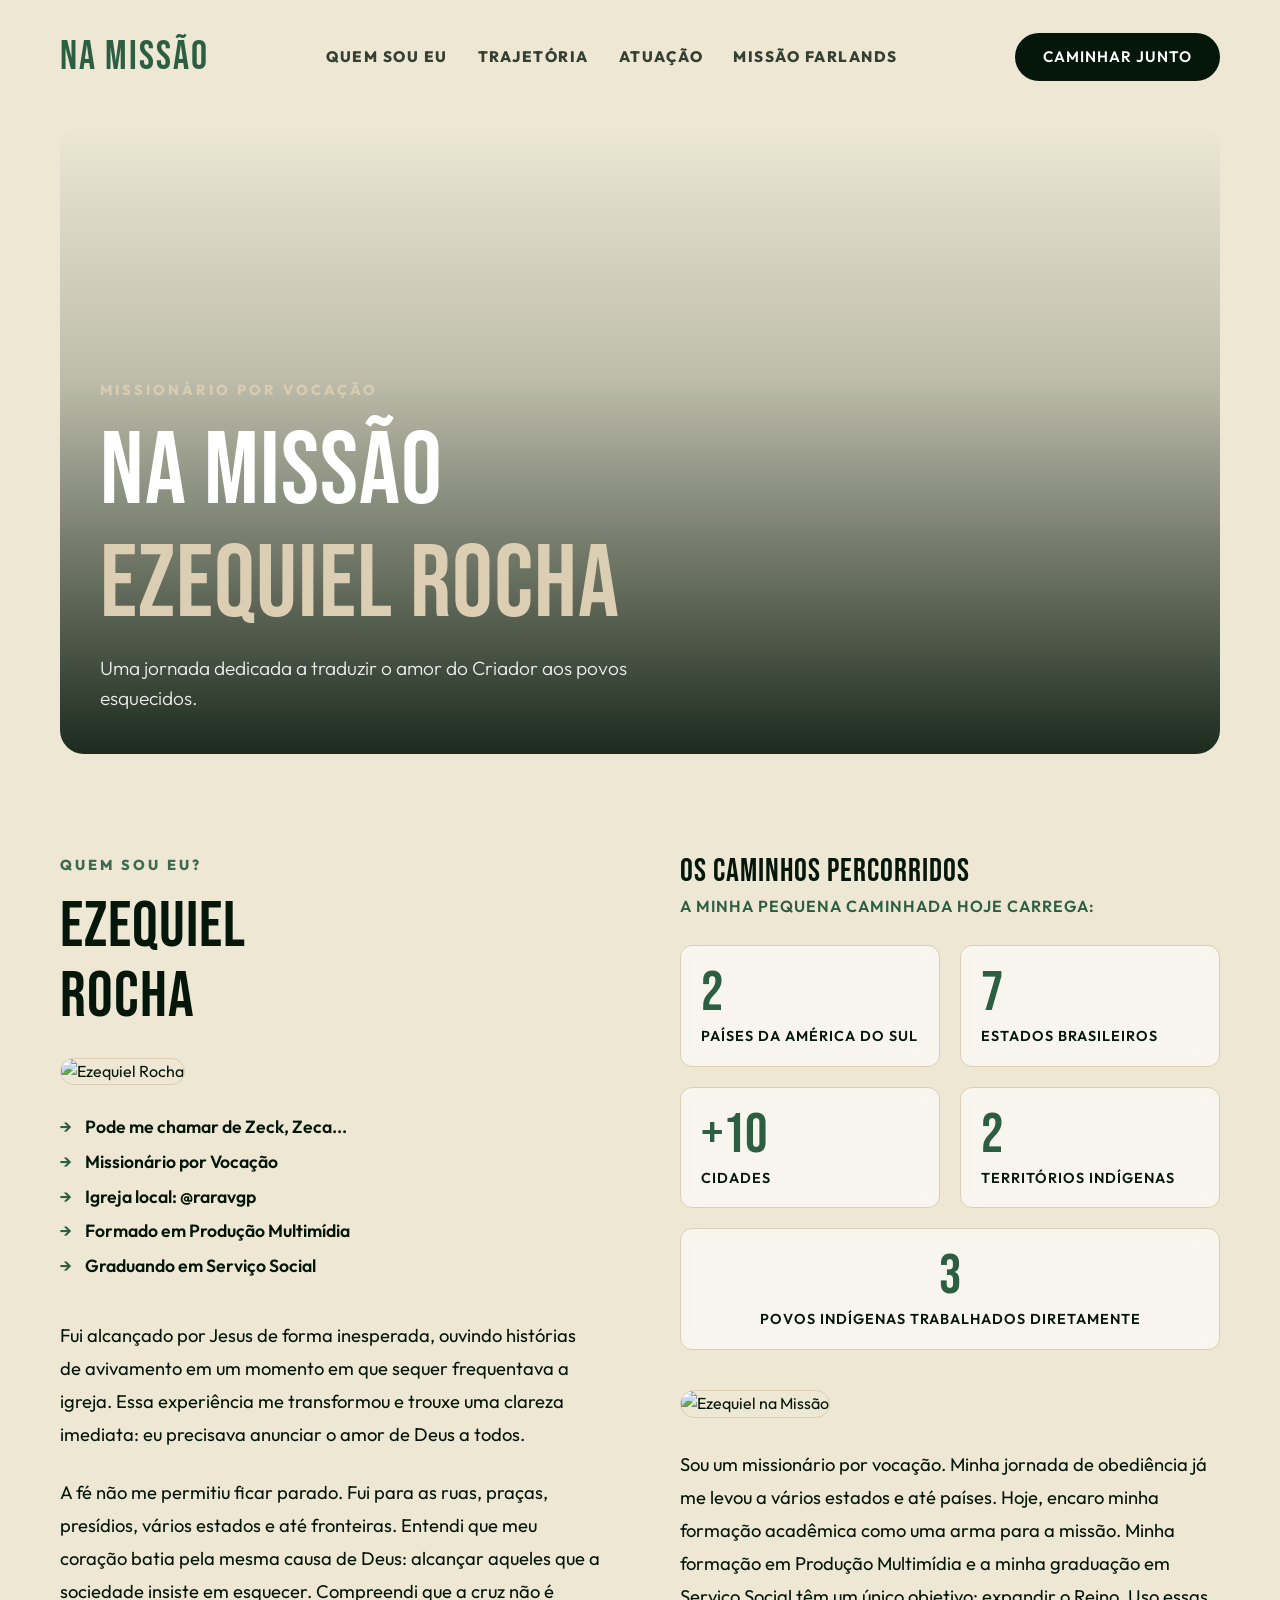
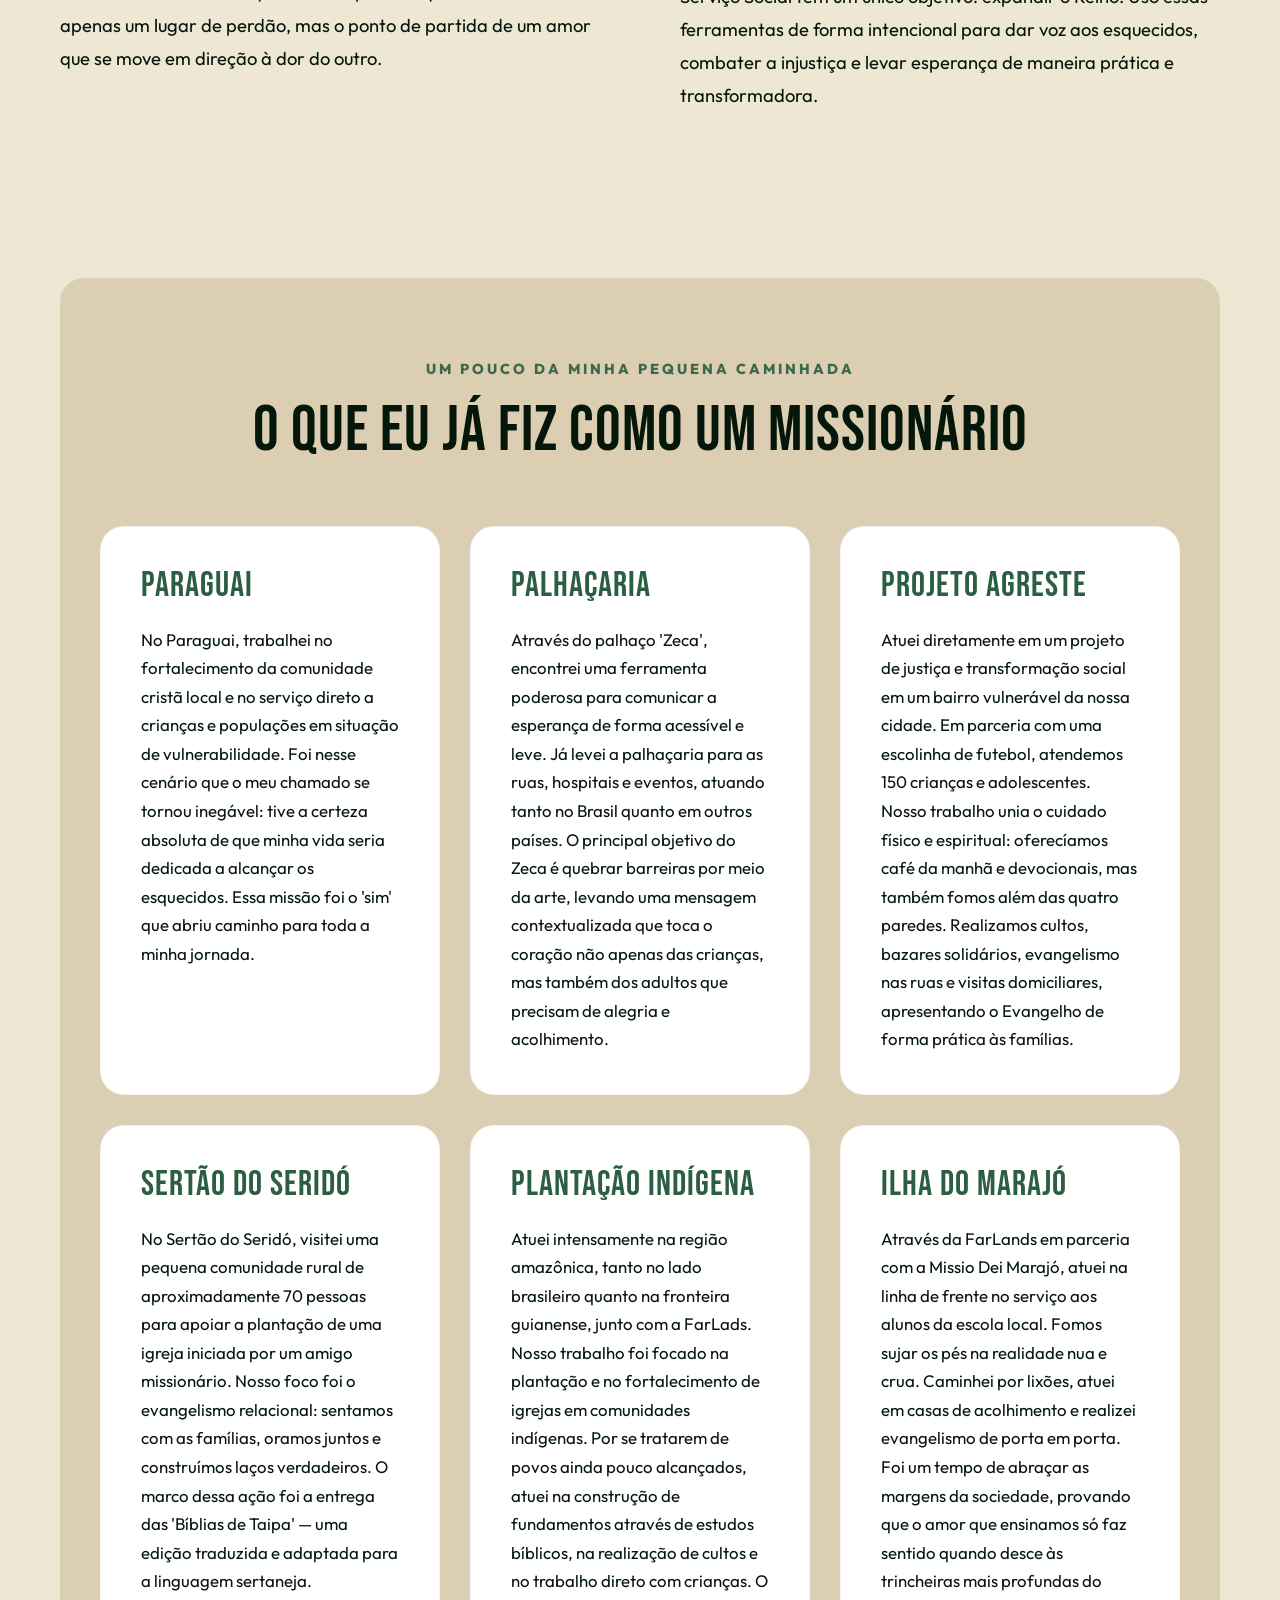
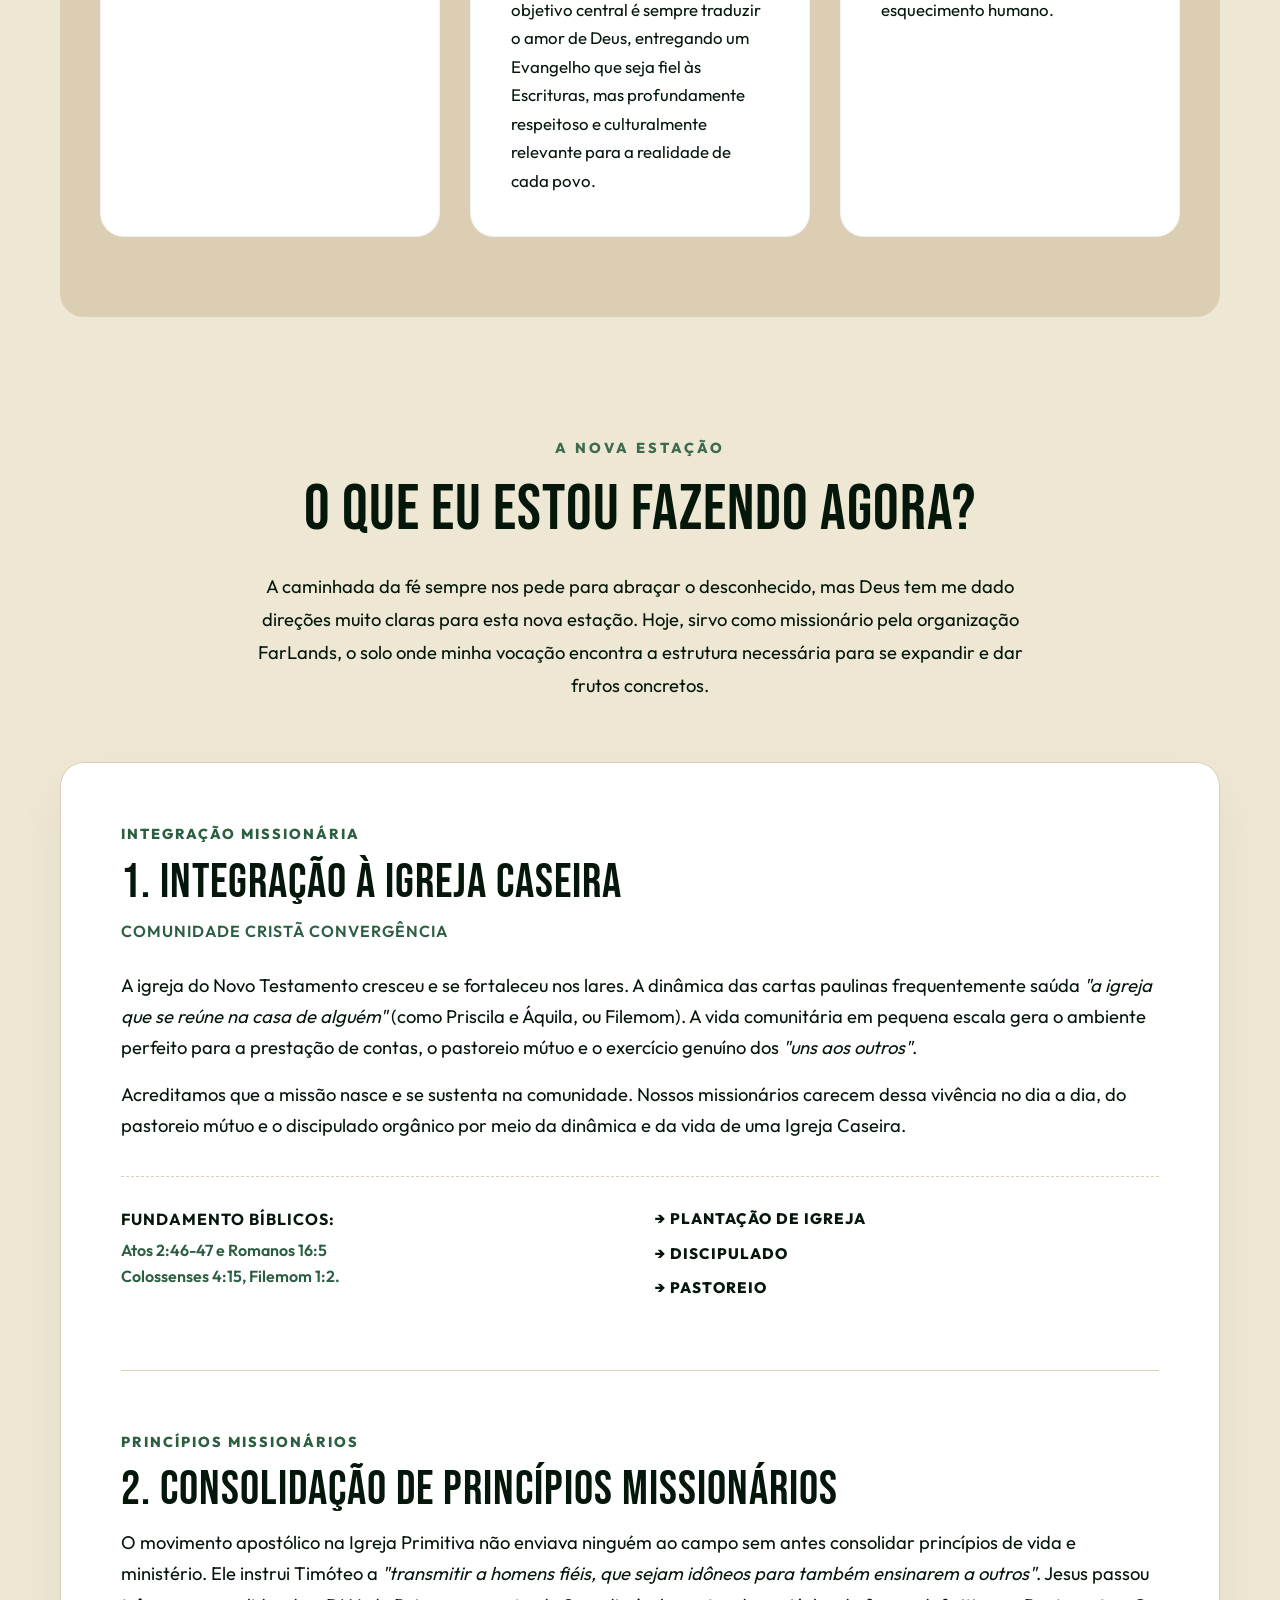
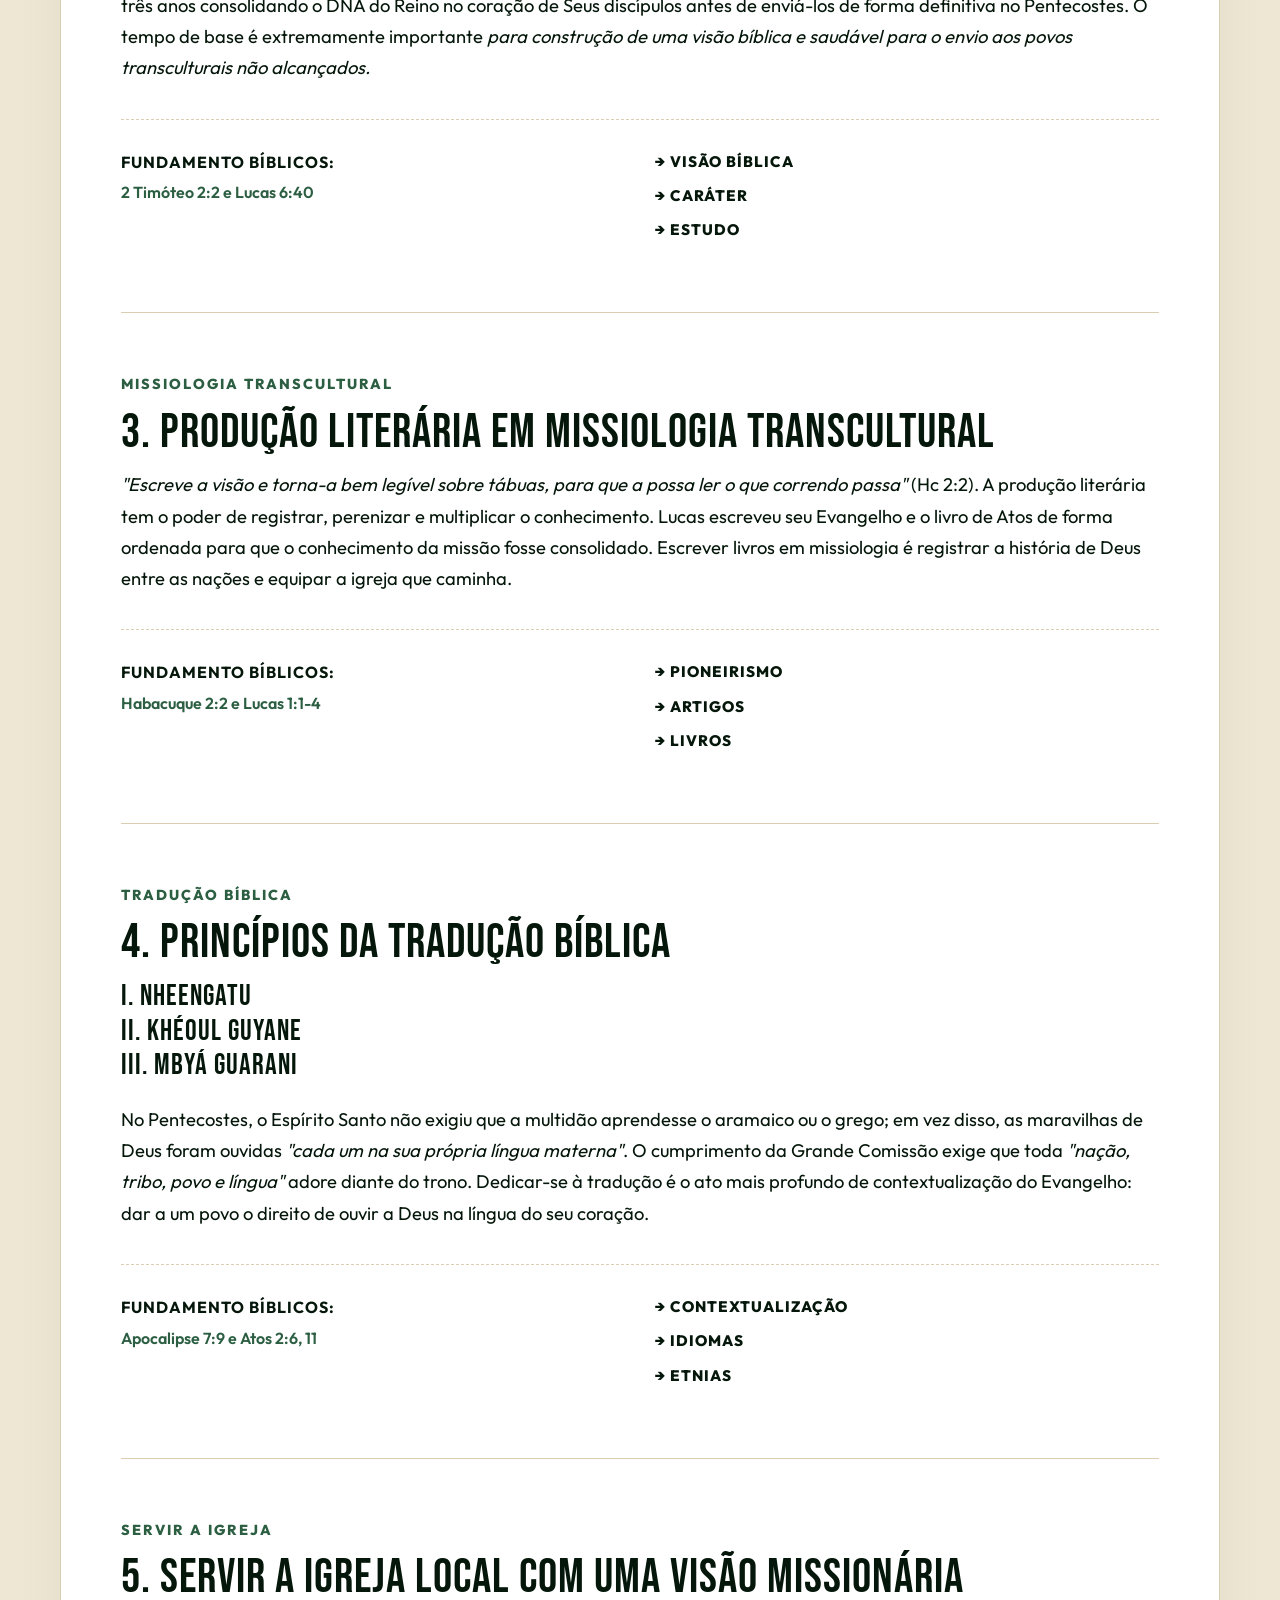
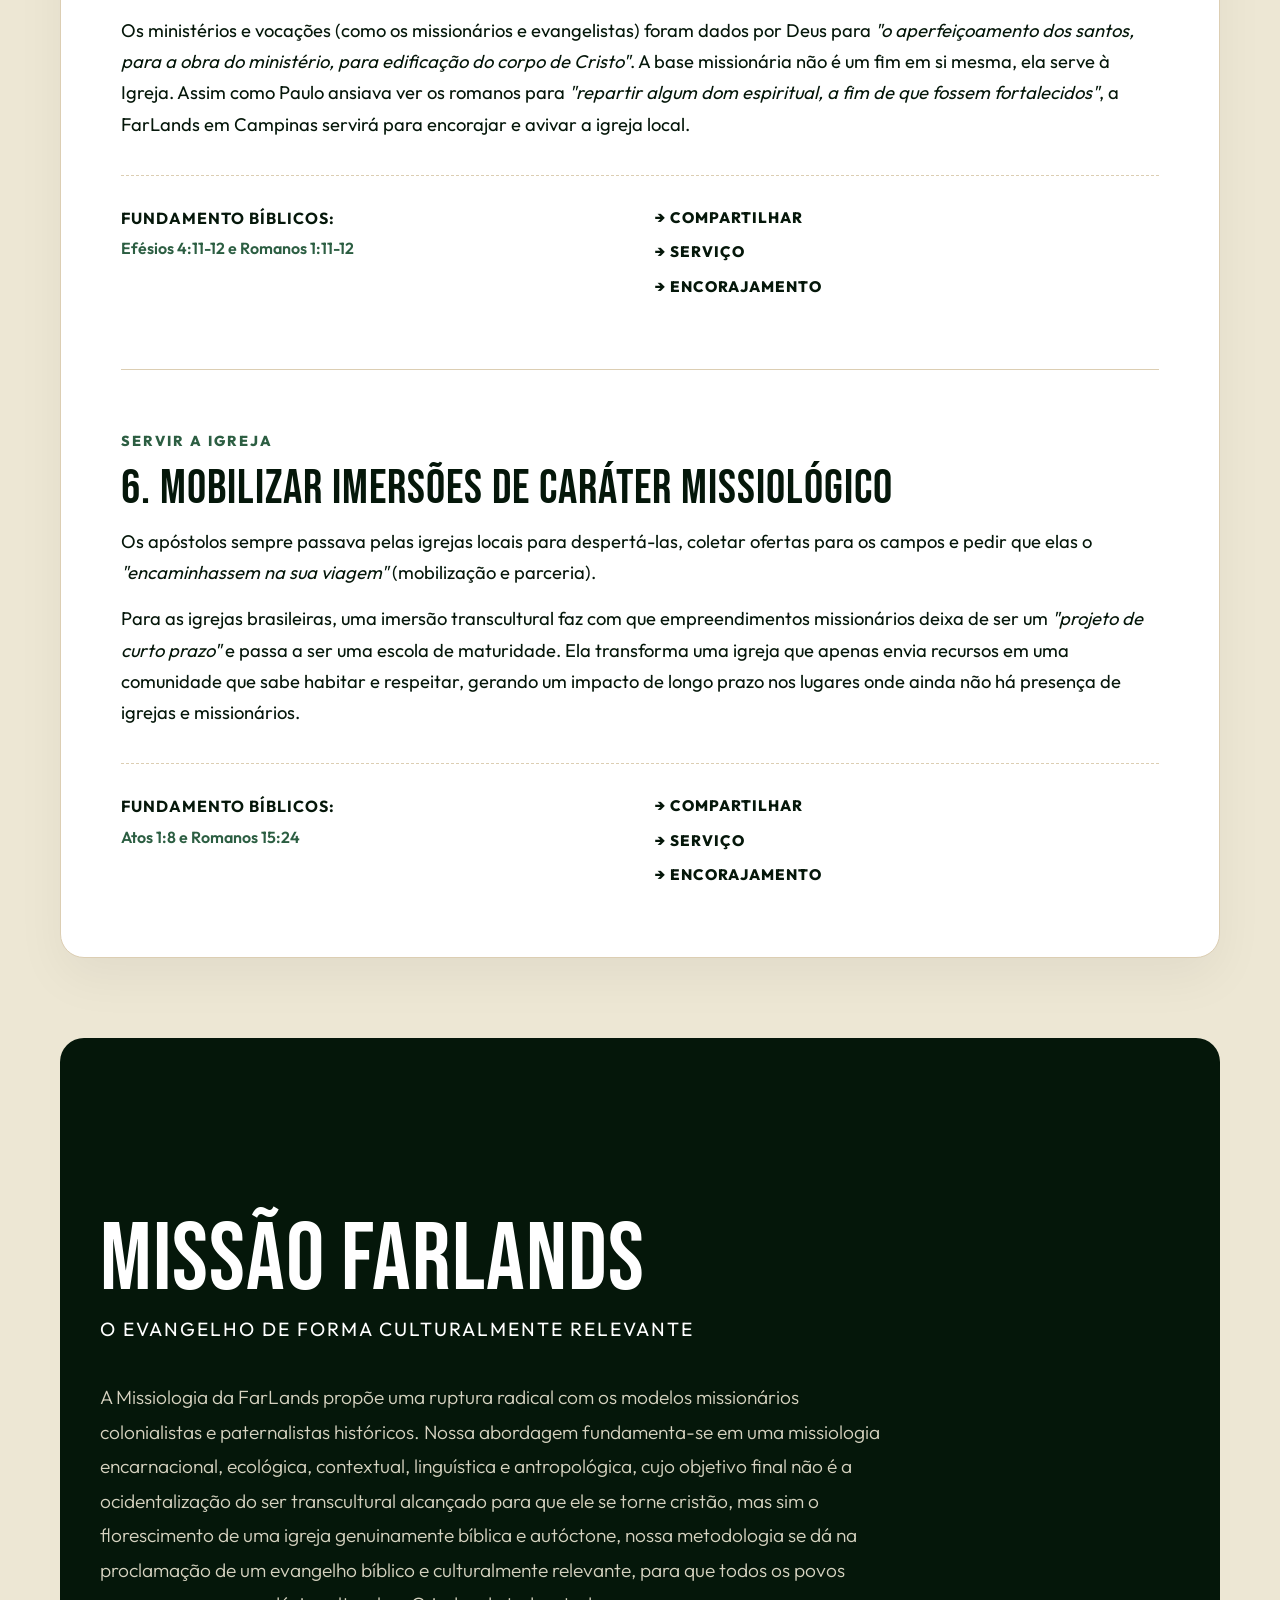
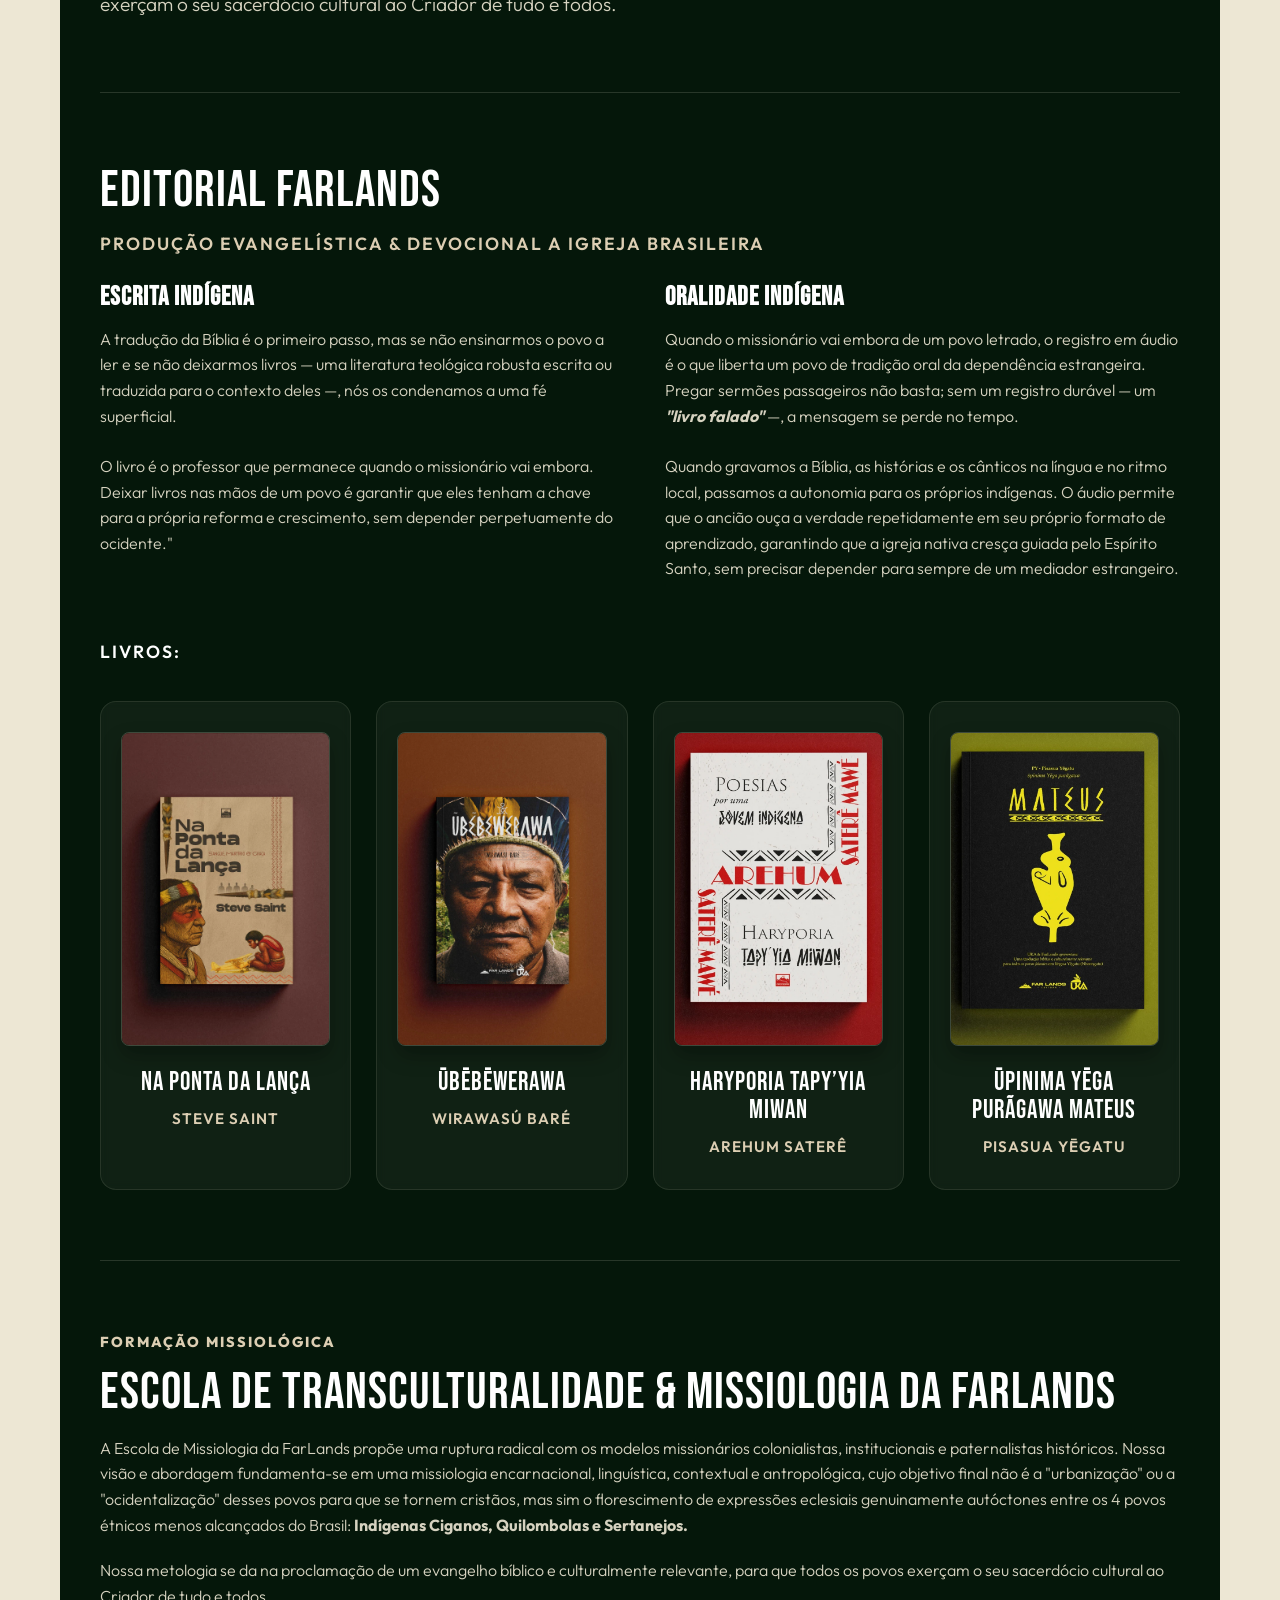
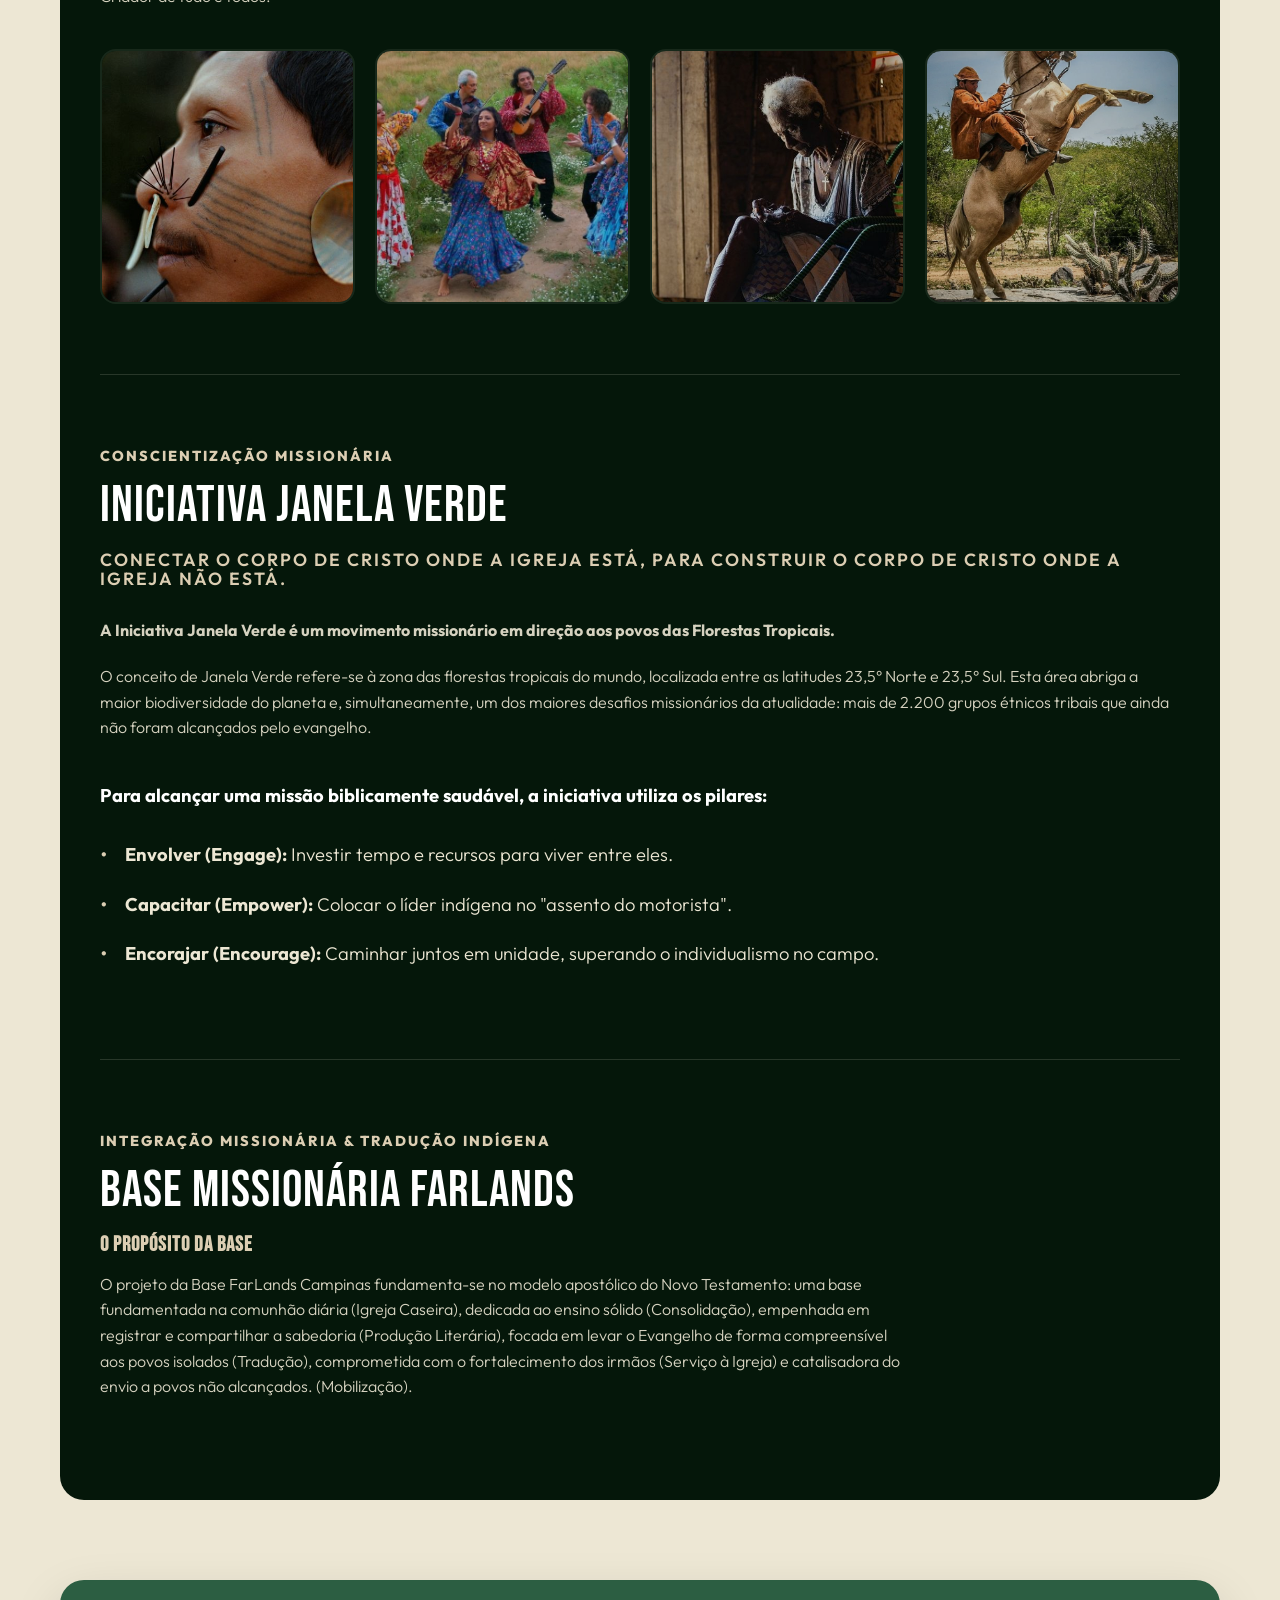
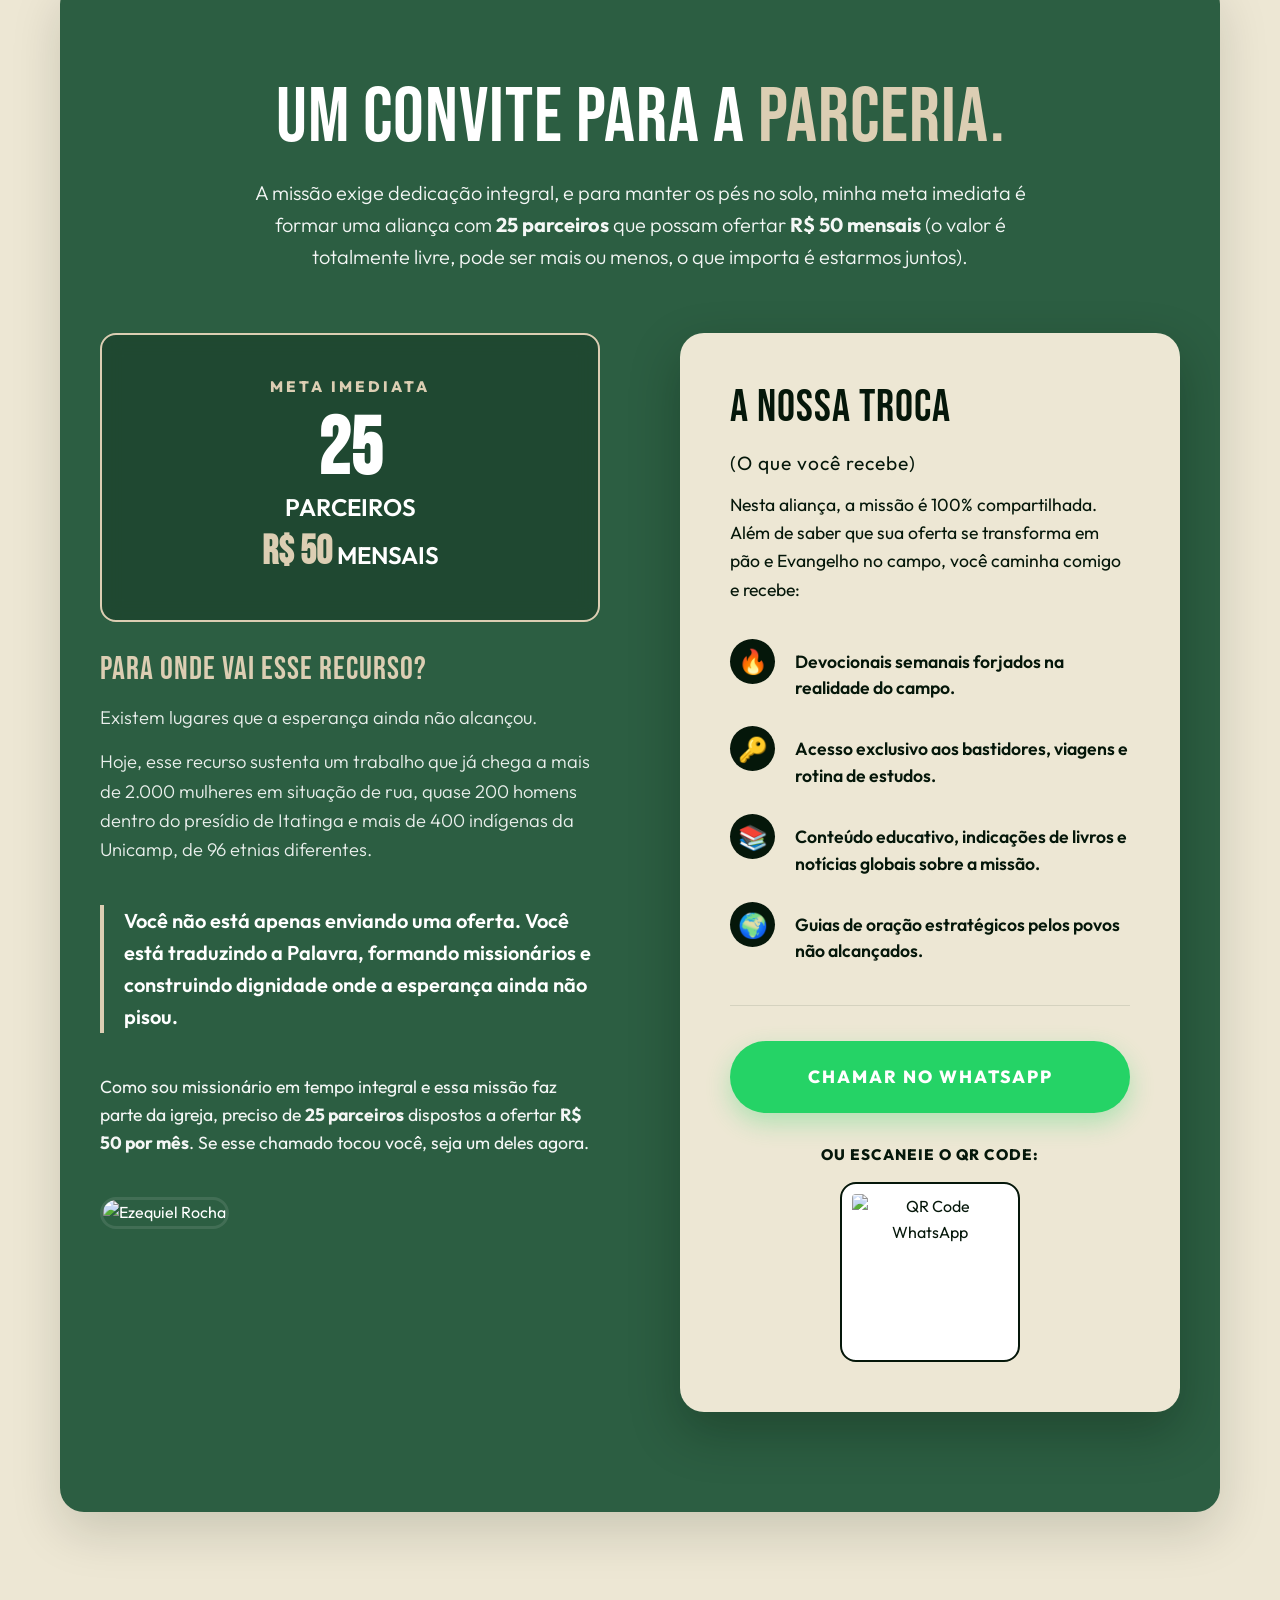
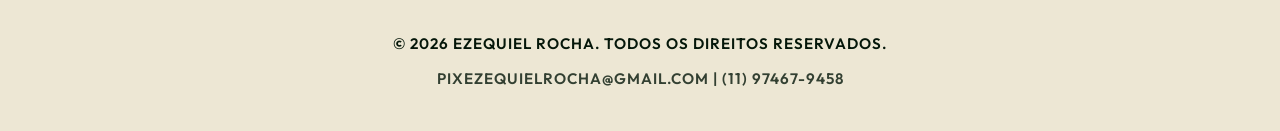
==== commit ad86308a: "Adiciona grade das 4 etnias na seção Escola de Transculturalidade Adiciona as fotos representando os" ====
--- a/site apresentação/gemini-code-1783134421585.html
+++ b/site apresentação/gemini-code-1783134421585.html
@@ -521,6 +521,13 @@
                 
                 <p style="opacity: 0.9; margin-bottom: 20px; font-weight: 300;">A Escola de Missiologia da FarLands propõe uma ruptura radical com os modelos missionários colonialistas, institucionais e paternalistas históricos. Nossa visão e abordagem fundamenta-se em uma missiologia encarnacional, linguística, contextual e antropológica, cujo objetivo final não é a "urbanização" ou a "ocidentalização" desses povos para que se tornem cristãos, mas sim o florescimento de expressões eclesiais genuinamente autóctones entre os 4 povos étnicos menos alcançados do Brasil: <strong>Indígenas Ciganos, Quilombolas e Sertanejos.</strong></p>
                 <p style="opacity: 0.9; font-weight: 300;">Nossa metologia se da na proclamação de um evangelho bíblico e culturalmente relevante, para que todos os povos exerçam o seu sacerdócio cultural ao Criador de tudo e todos.</p>
+
+                <div class="ethnic-grid">
+                    <img src="imagens/etnia-indigena.jpg" alt="Povo Indígena" class="ethnic-square">
+                    <img src="imagens/etnia-cigano.jpg" alt="Povo Cigano" class="ethnic-square">
+                    <img src="imagens/etnia-quilombola.jpg" alt="Povo Quilombola" class="ethnic-square">
+                    <img src="imagens/etnia-sertanejo.jpg" alt="Povo Sertanejo" class="ethnic-square">
+                </div>
             </div>
 
             <div class="farlands-module fade-up">
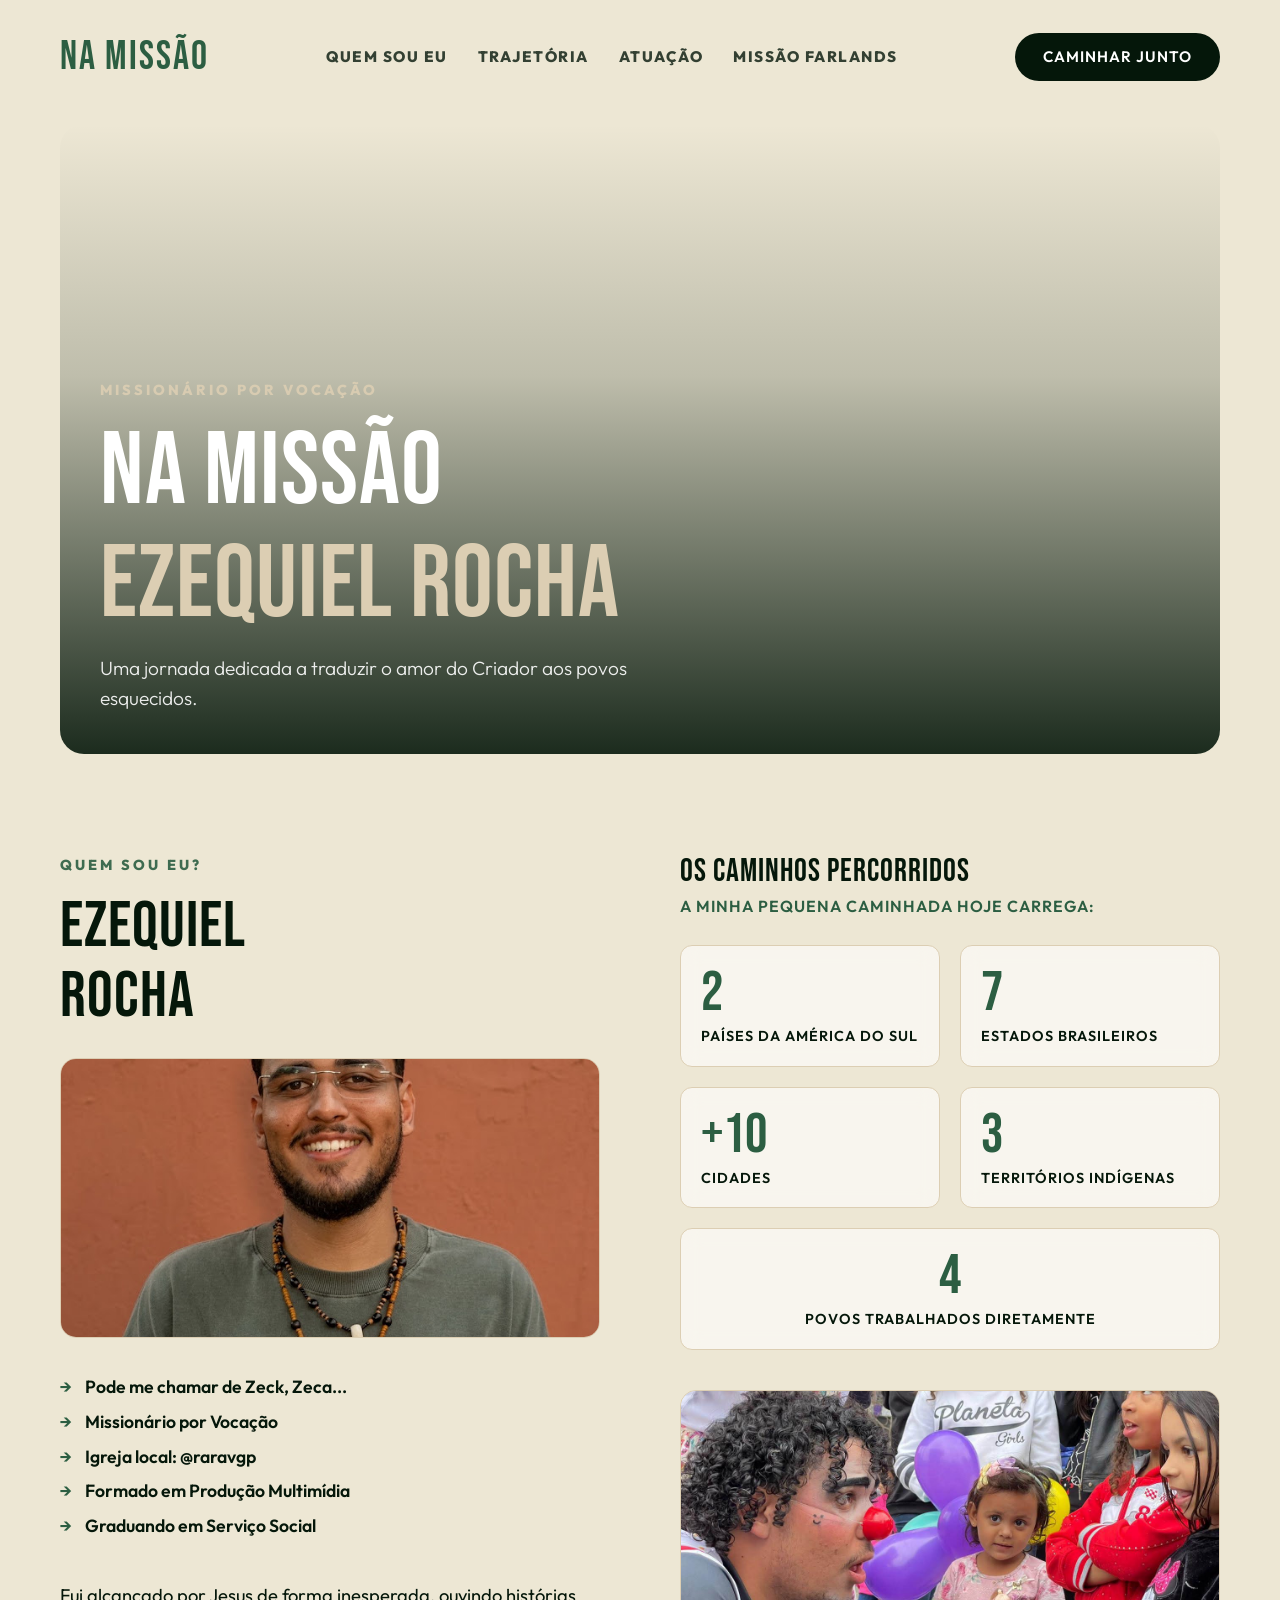
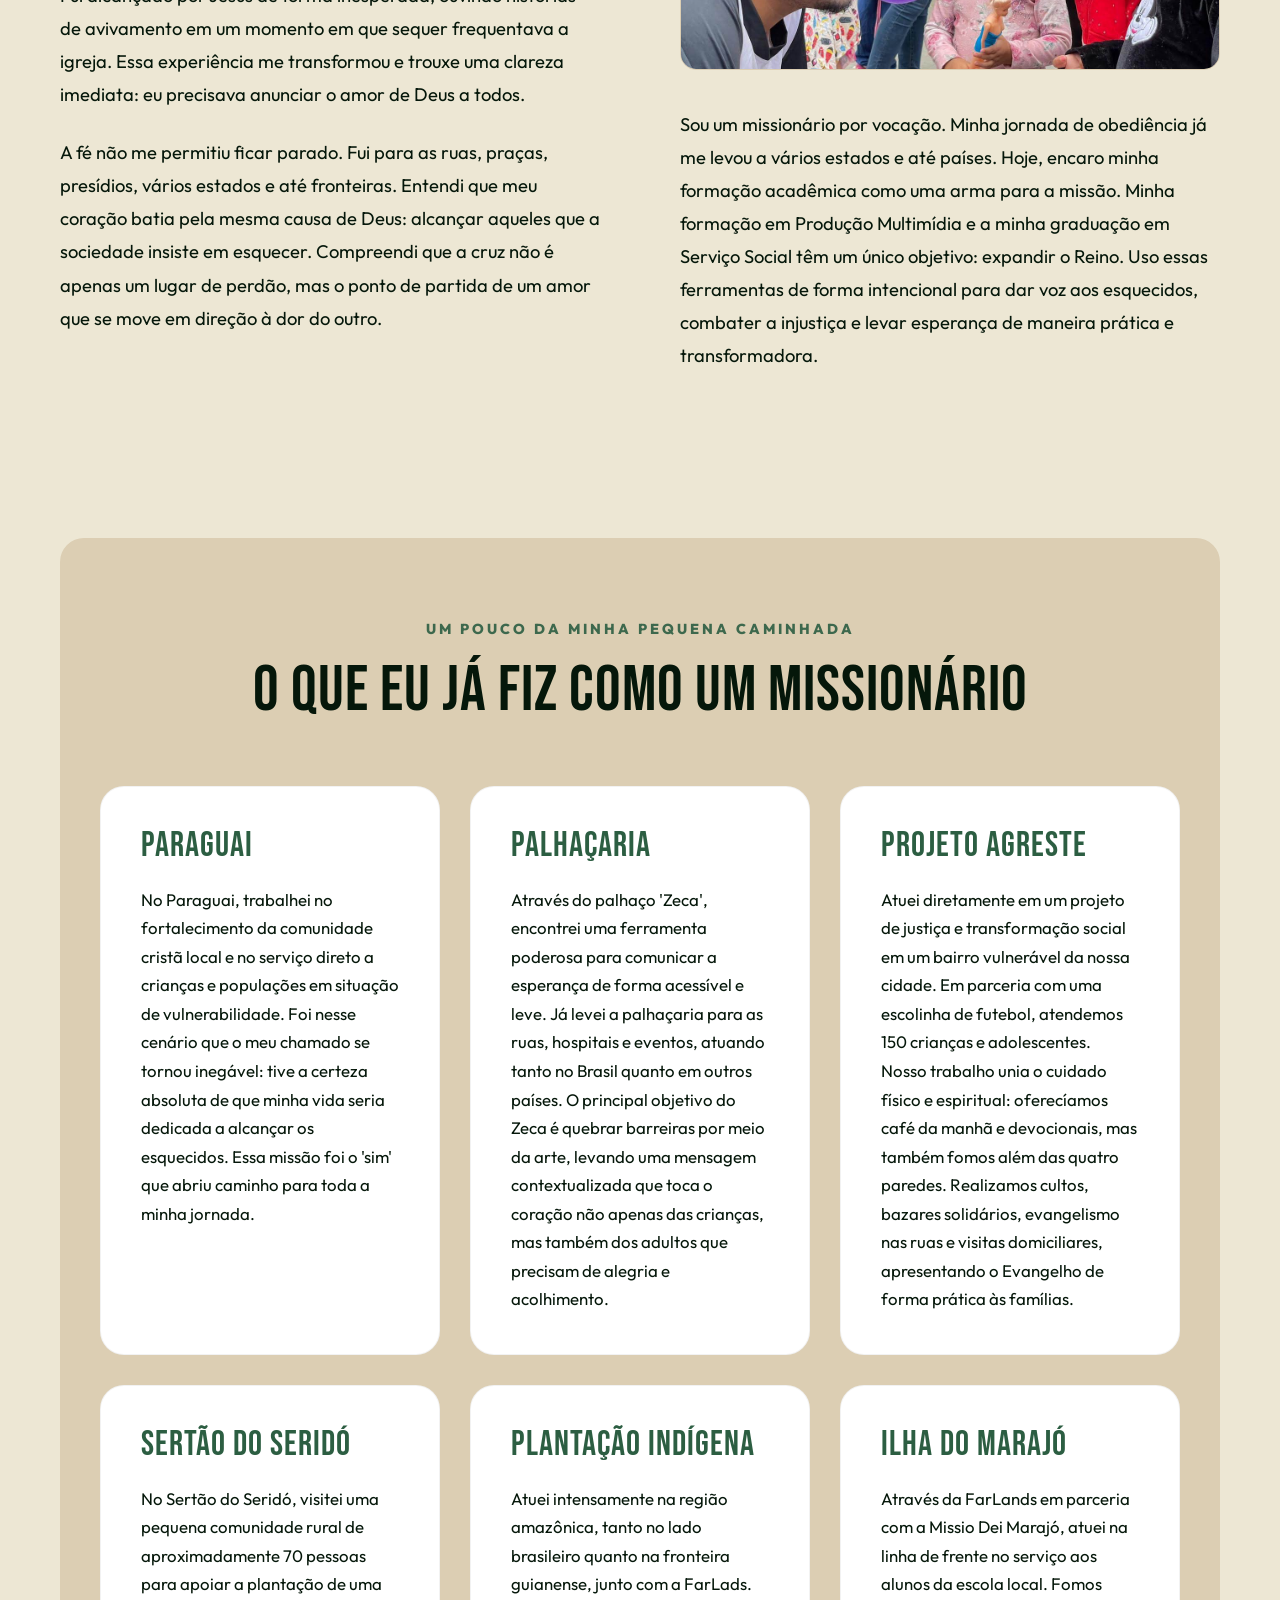
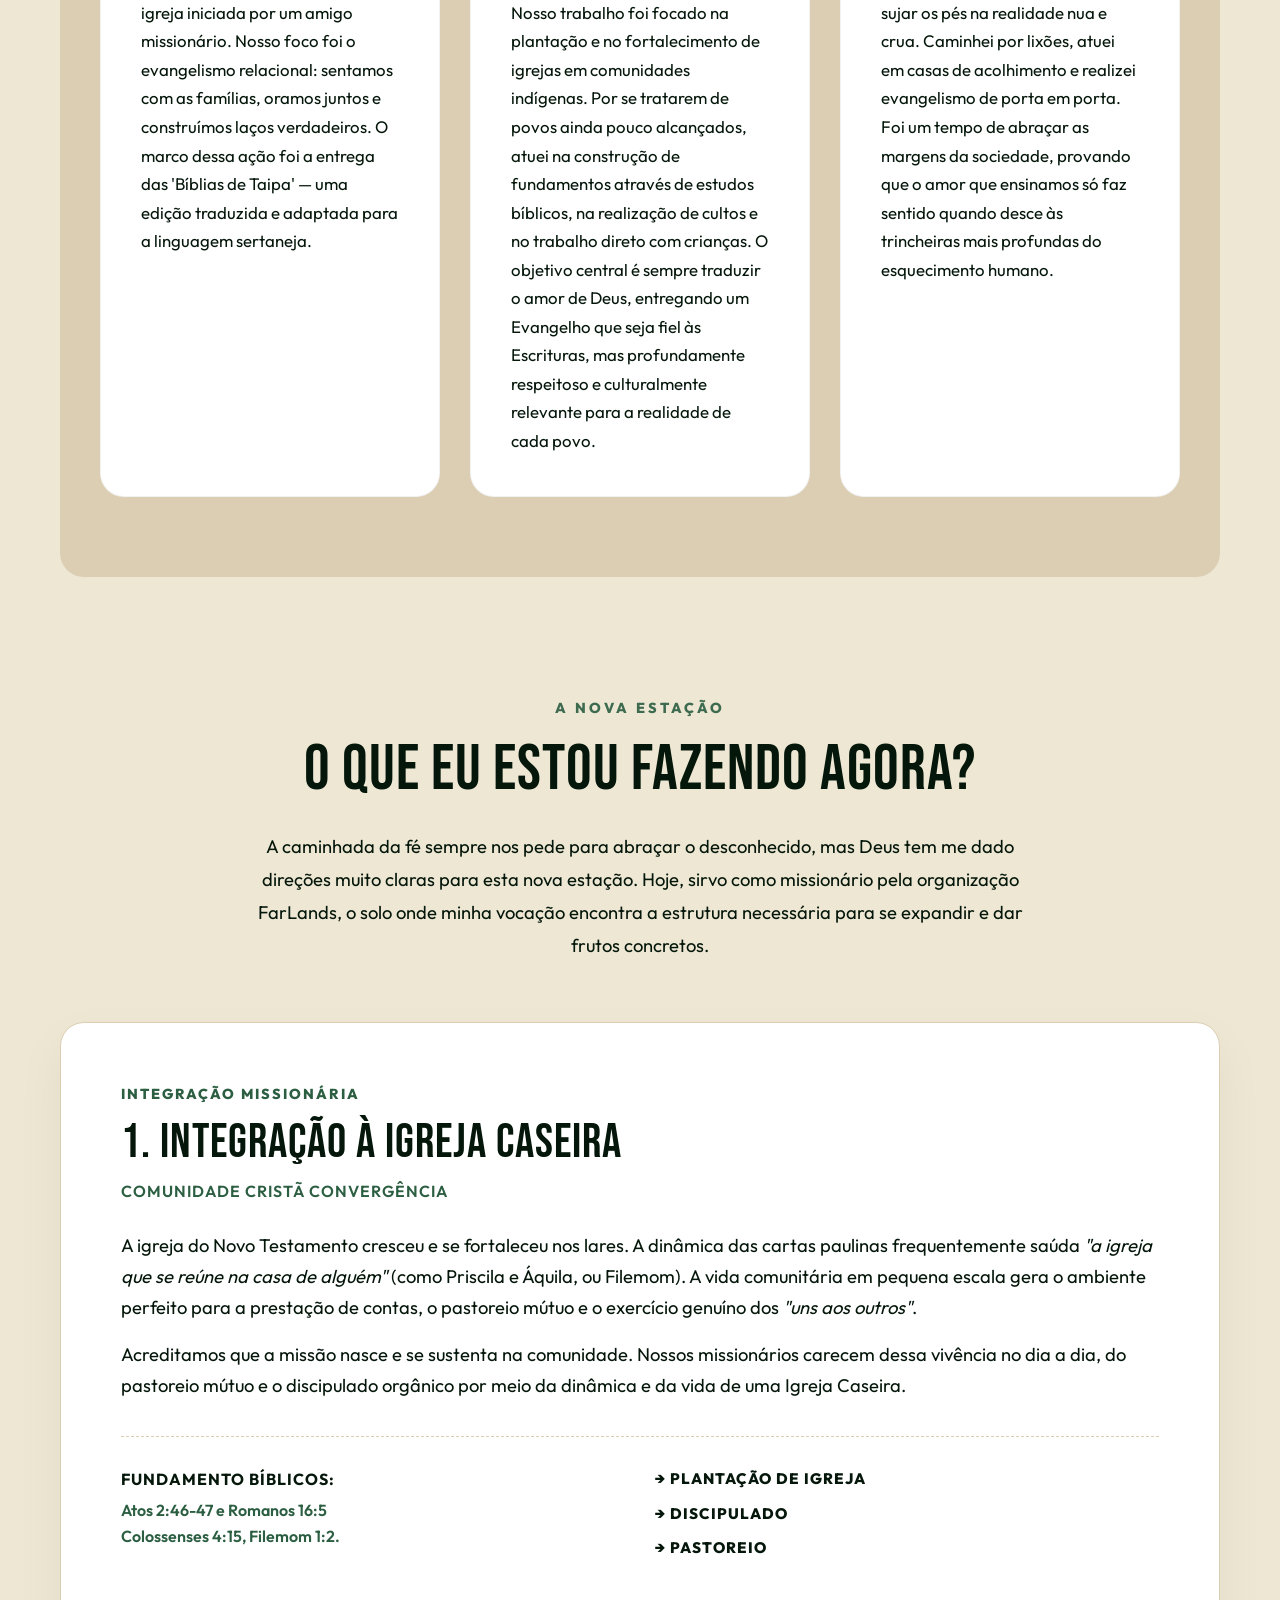
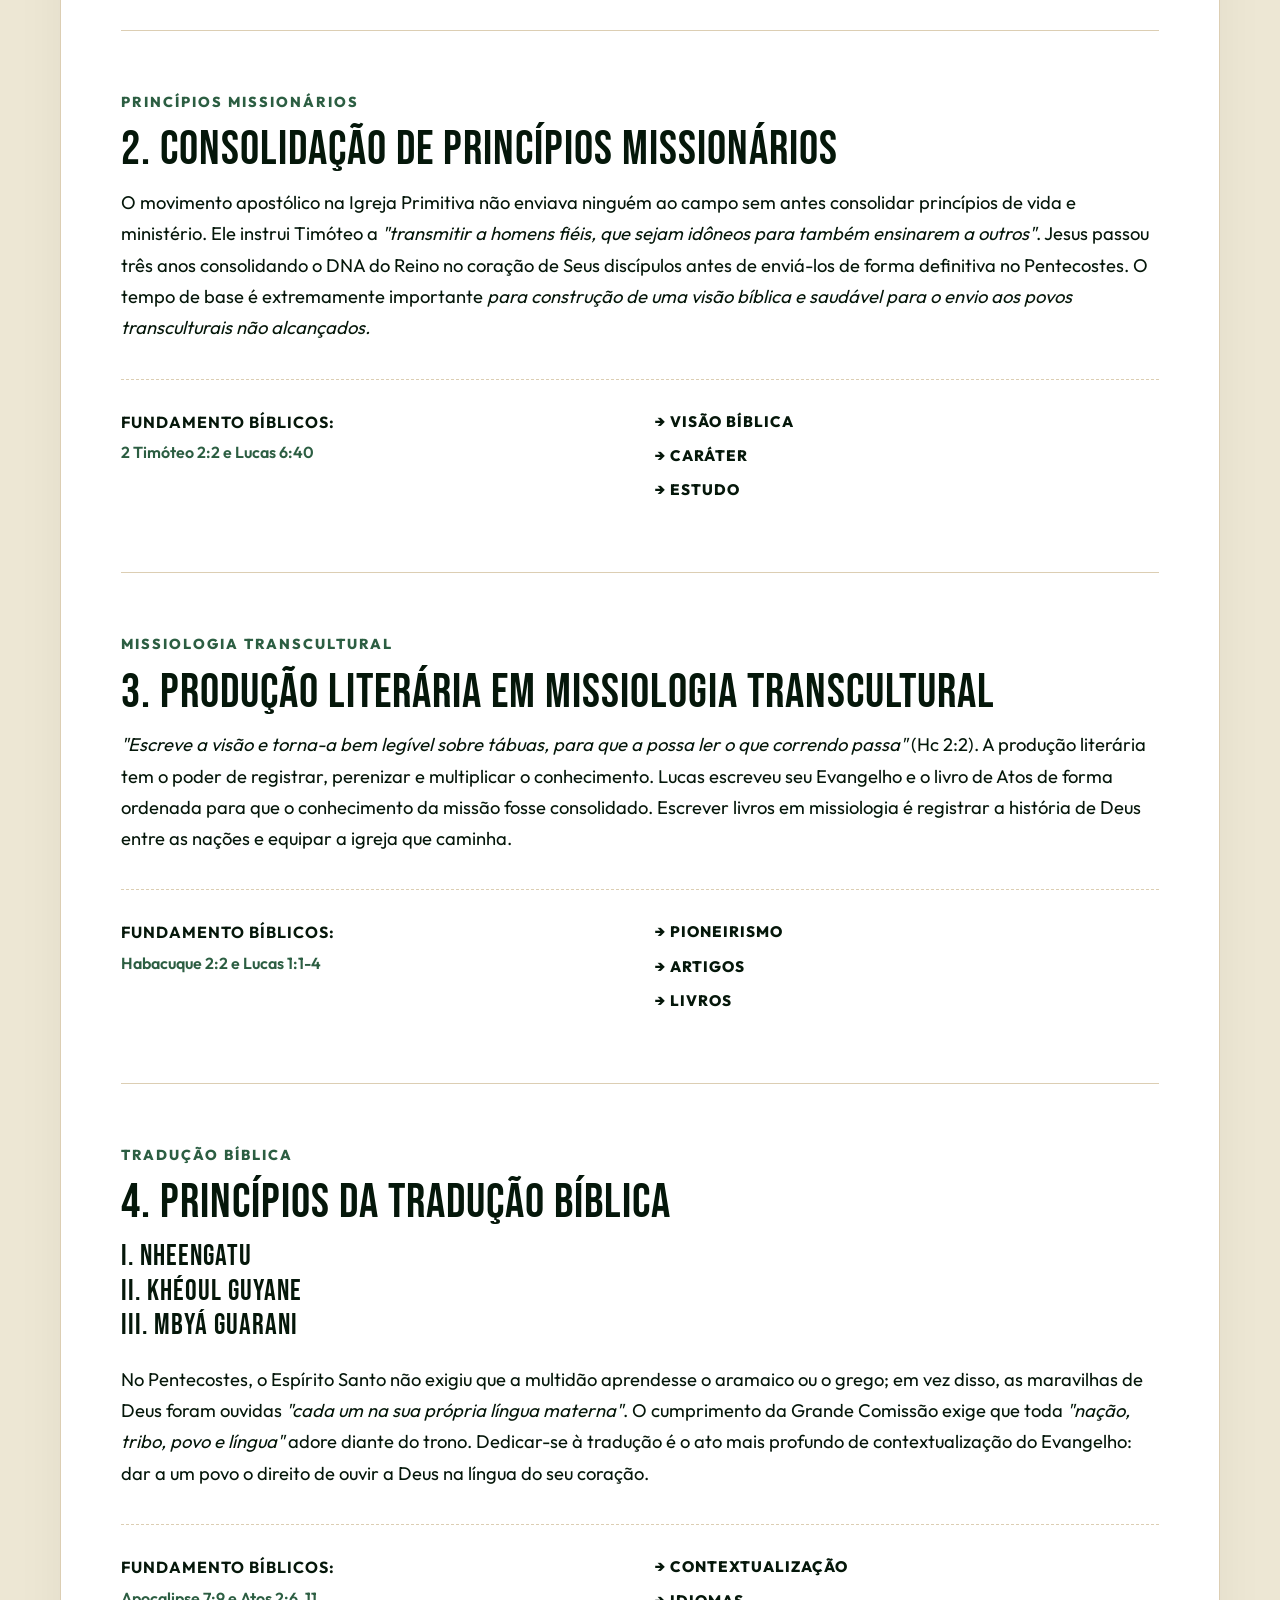
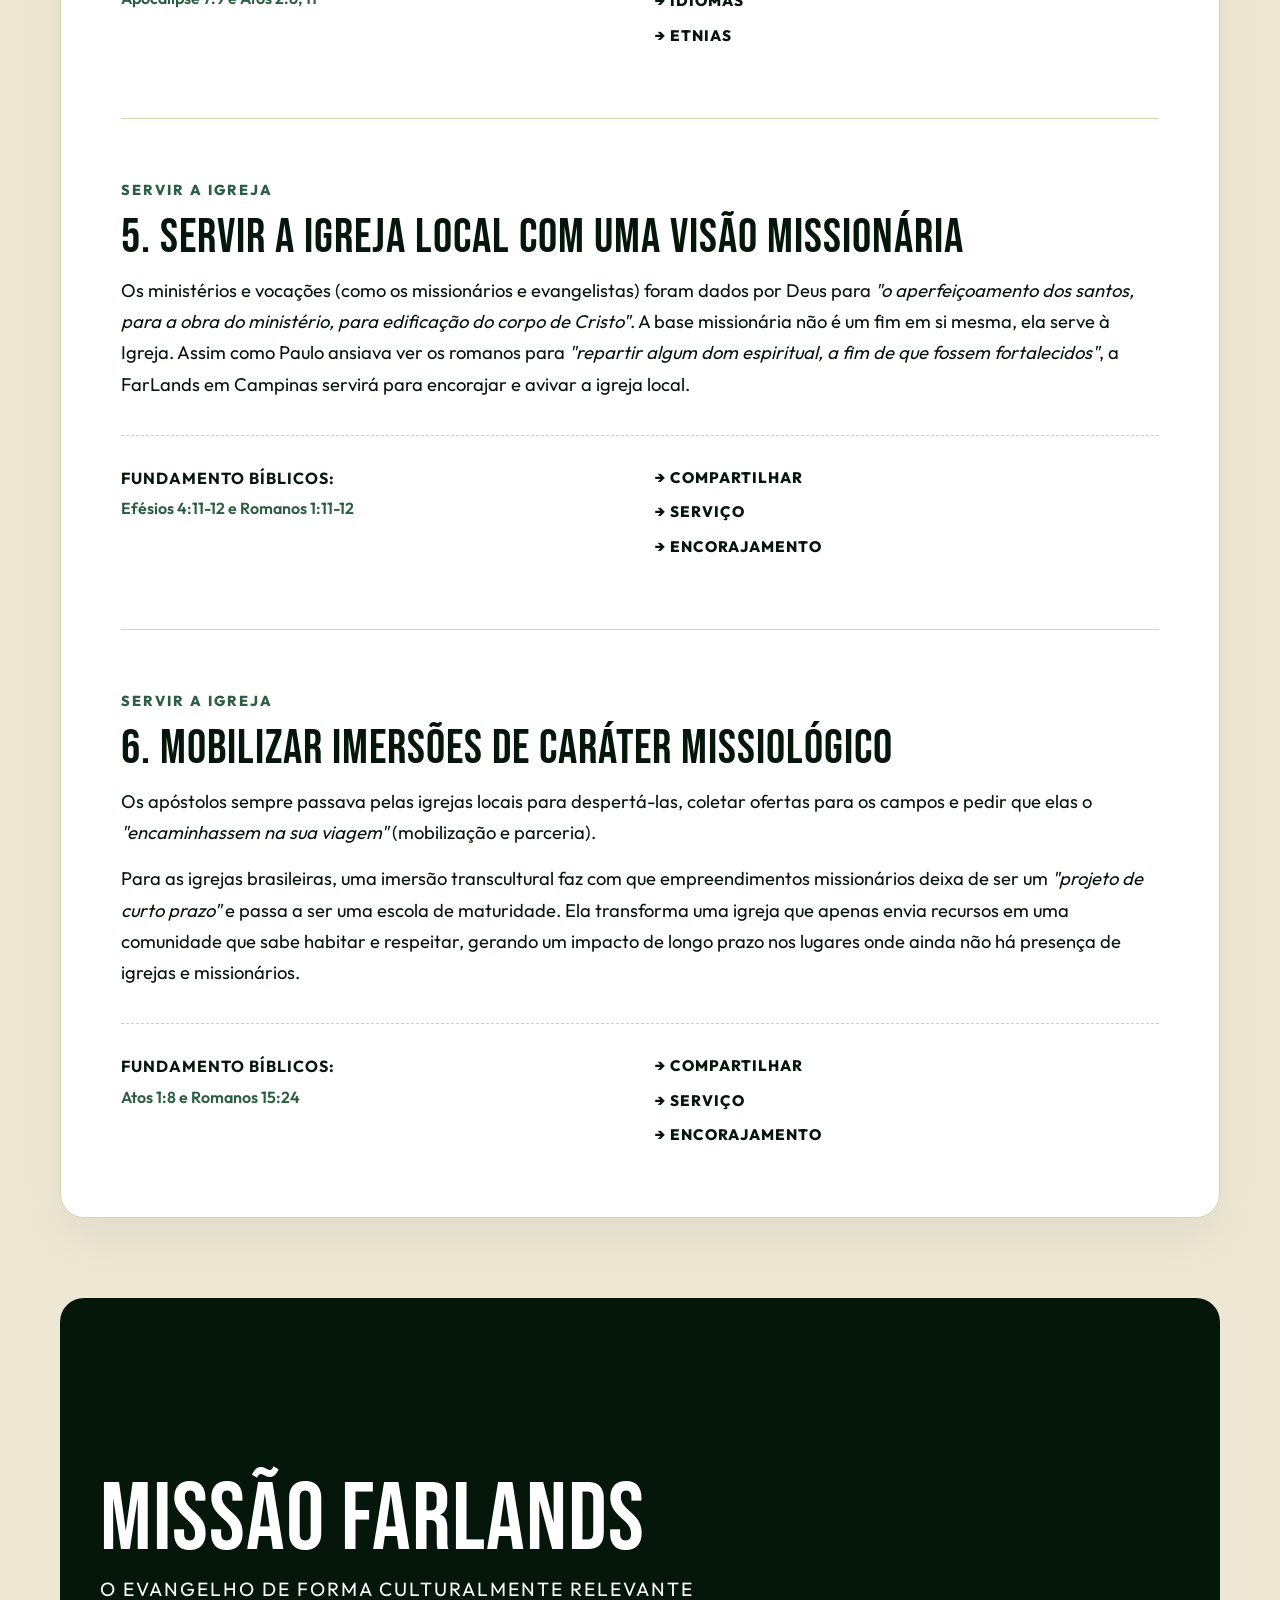
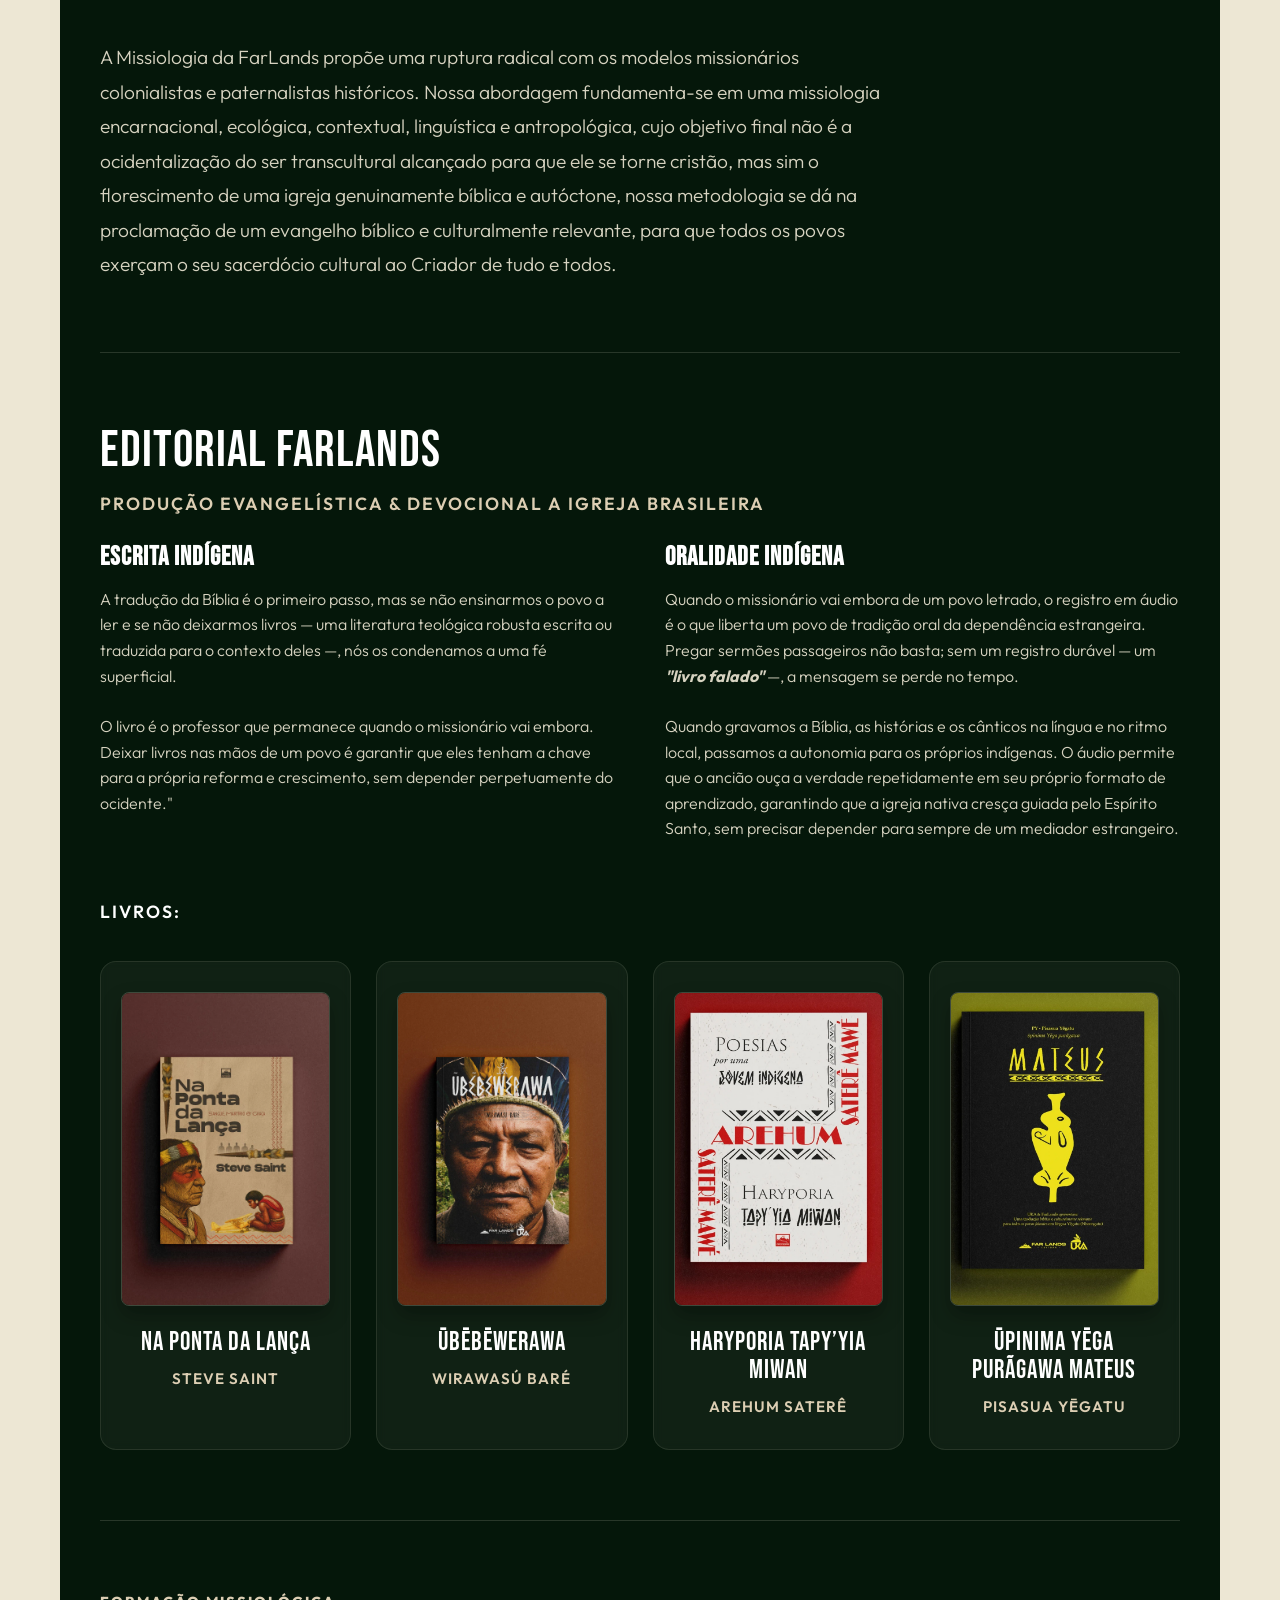
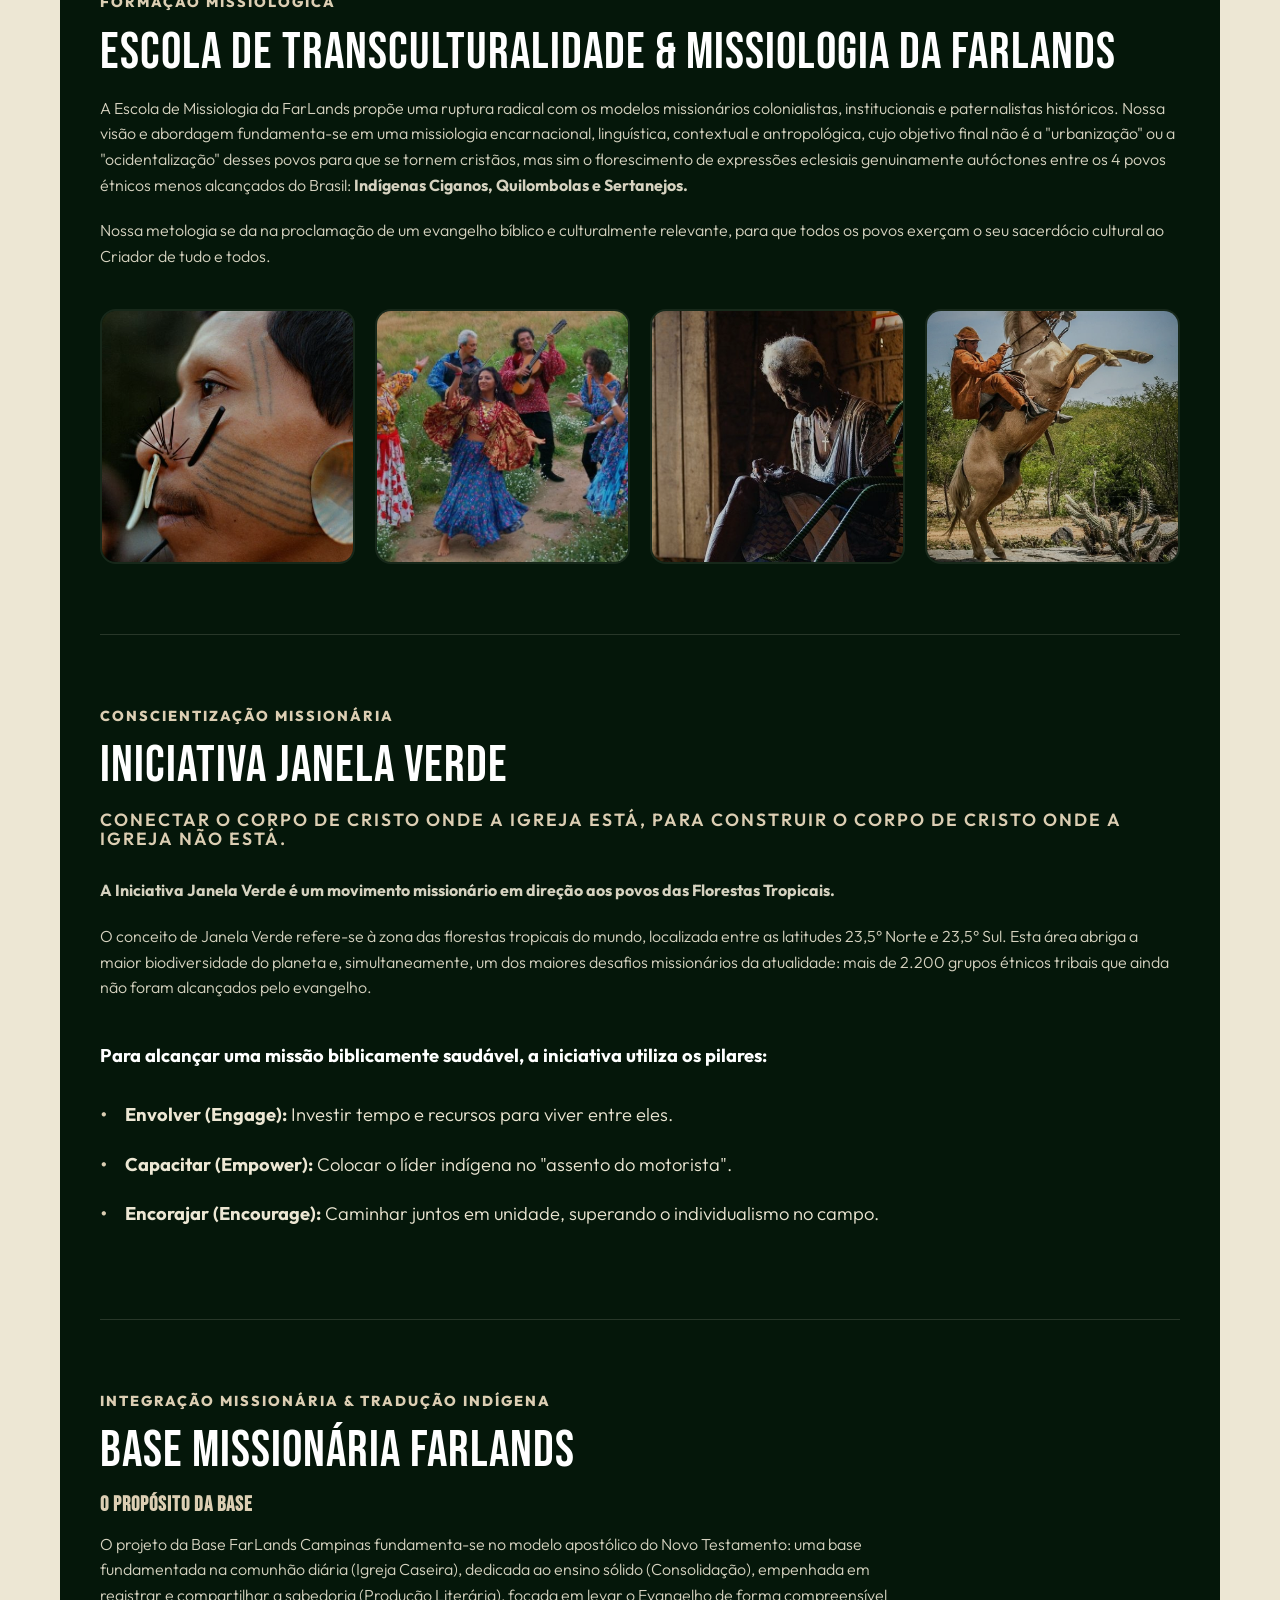
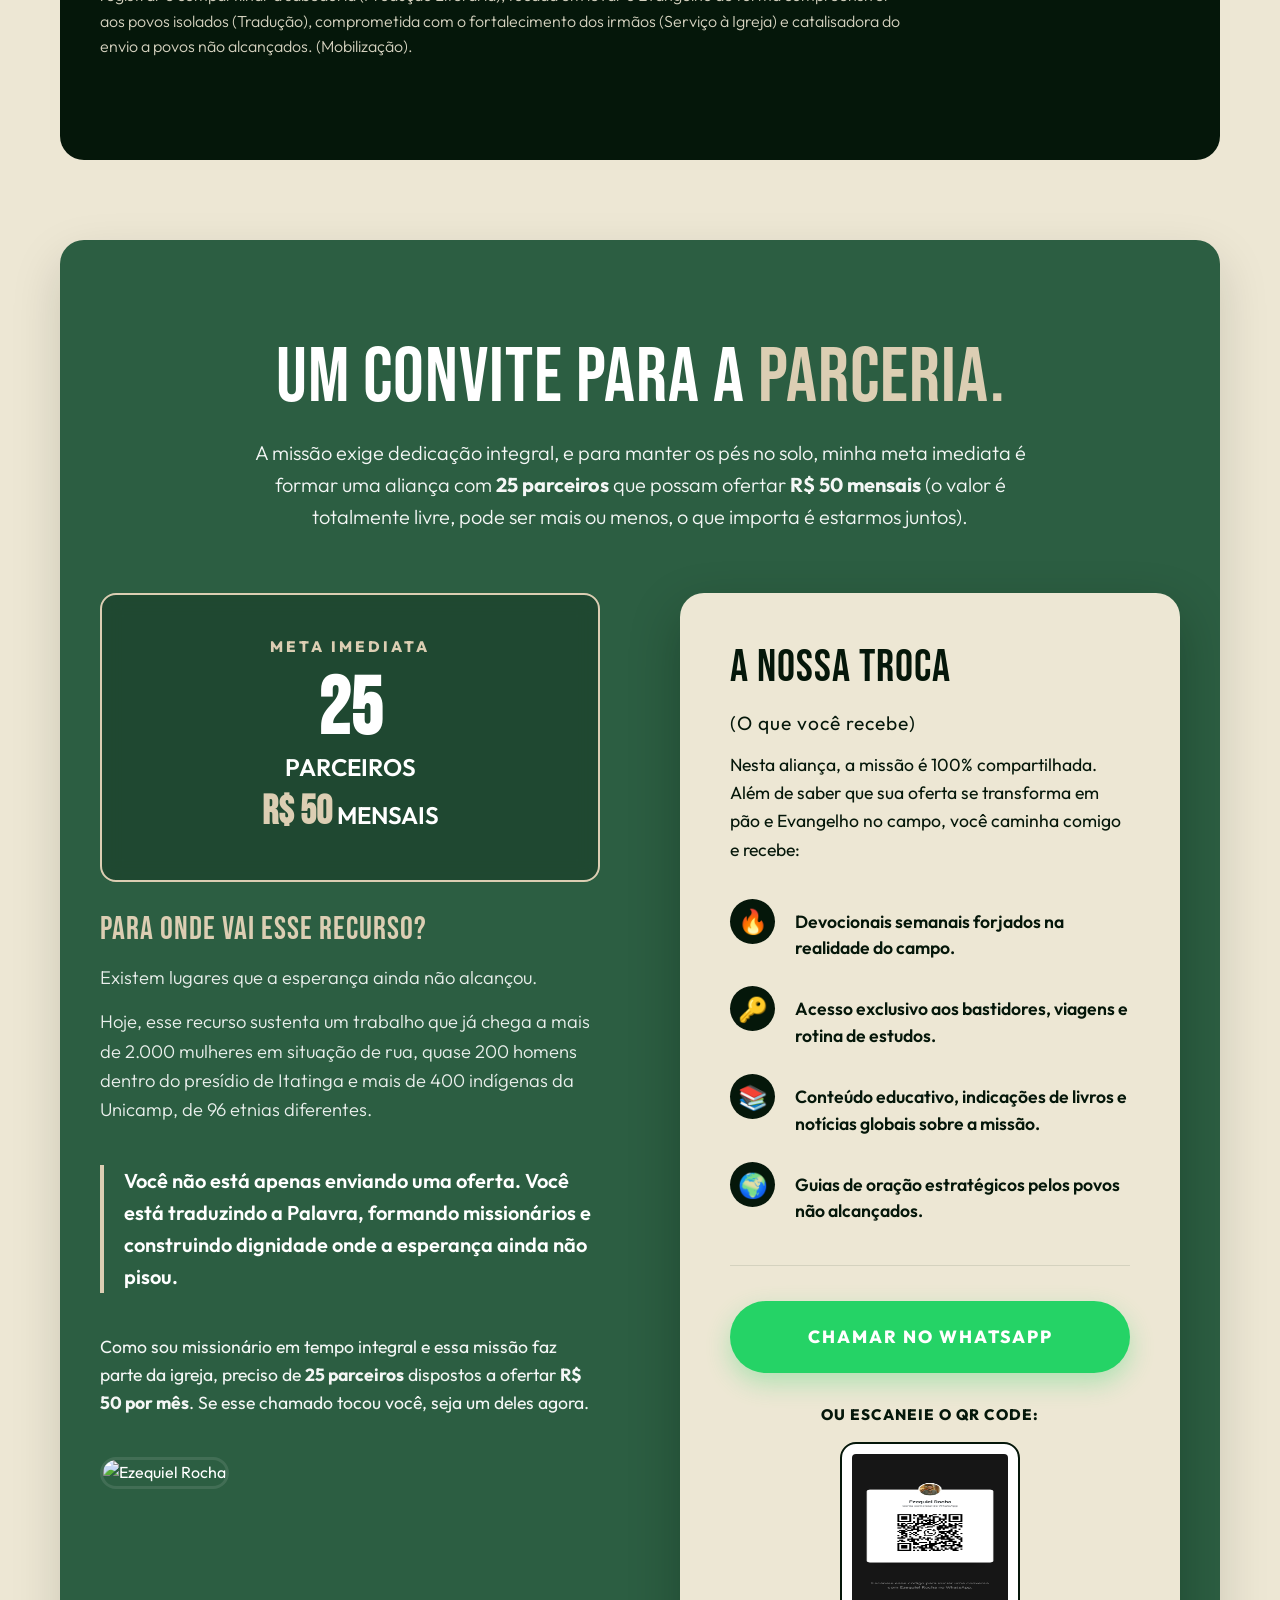
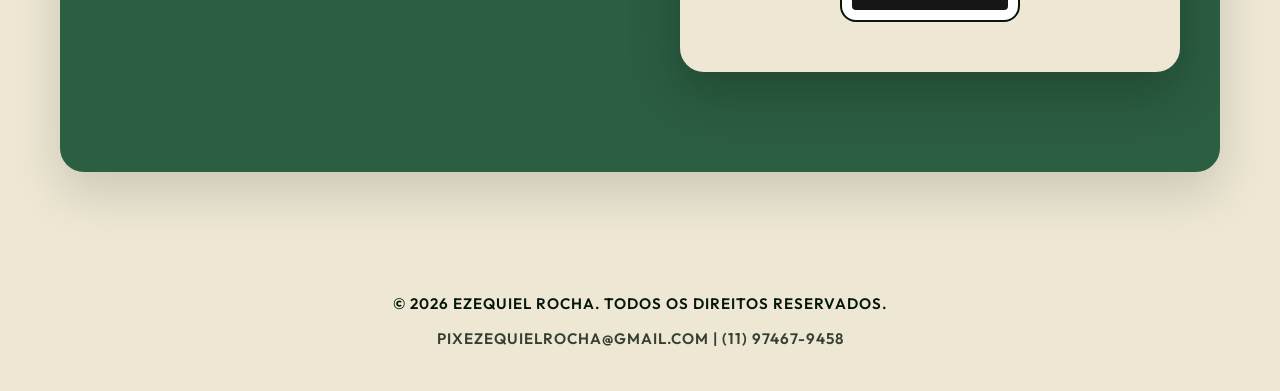
==== commit b5882510: "Adiciona foto de perfil, QR Code e foto de caminhos; atualiza estatísticas Adiciona foto-perfil.jpg," ====
--- a/site apresentação/gemini-code-1783134421585.html
+++ b/site apresentação/gemini-code-1783134421585.html
@@ -277,8 +277,8 @@
                     <div class="stat-item"><div class="stat-number">2</div><div class="stat-label">Países da América do Sul</div></div>
                     <div class="stat-item"><div class="stat-number">7</div><div class="stat-label">Estados Brasileiros</div></div>
                     <div class="stat-item"><div class="stat-number">+10</div><div class="stat-label">Cidades</div></div>
-                    <div class="stat-item"><div class="stat-number">2</div><div class="stat-label">Territórios Indígenas</div></div>
-                    <div class="stat-item" style="grid-column: span 2; text-align: center;"><div class="stat-number">3</div><div class="stat-label">Povos Indígenas trabalhados diretamente</div></div>
+                    <div class="stat-item"><div class="stat-number">3</div><div class="stat-label">Territórios Indígenas</div></div>
+                    <div class="stat-item" style="grid-column: span 2; text-align: center;"><div class="stat-number">4</div><div class="stat-label">Povos trabalhados diretamente</div></div>
                 </div>
                 
                 <img src="imagens/foto-caminhos.jpg" alt="Ezequiel na Missão" style="width: 100%; height: 280px; object-fit: cover; border-radius: var(--border-radius-sm); margin-bottom: 30px; border: 1px solid var(--accent-light);">
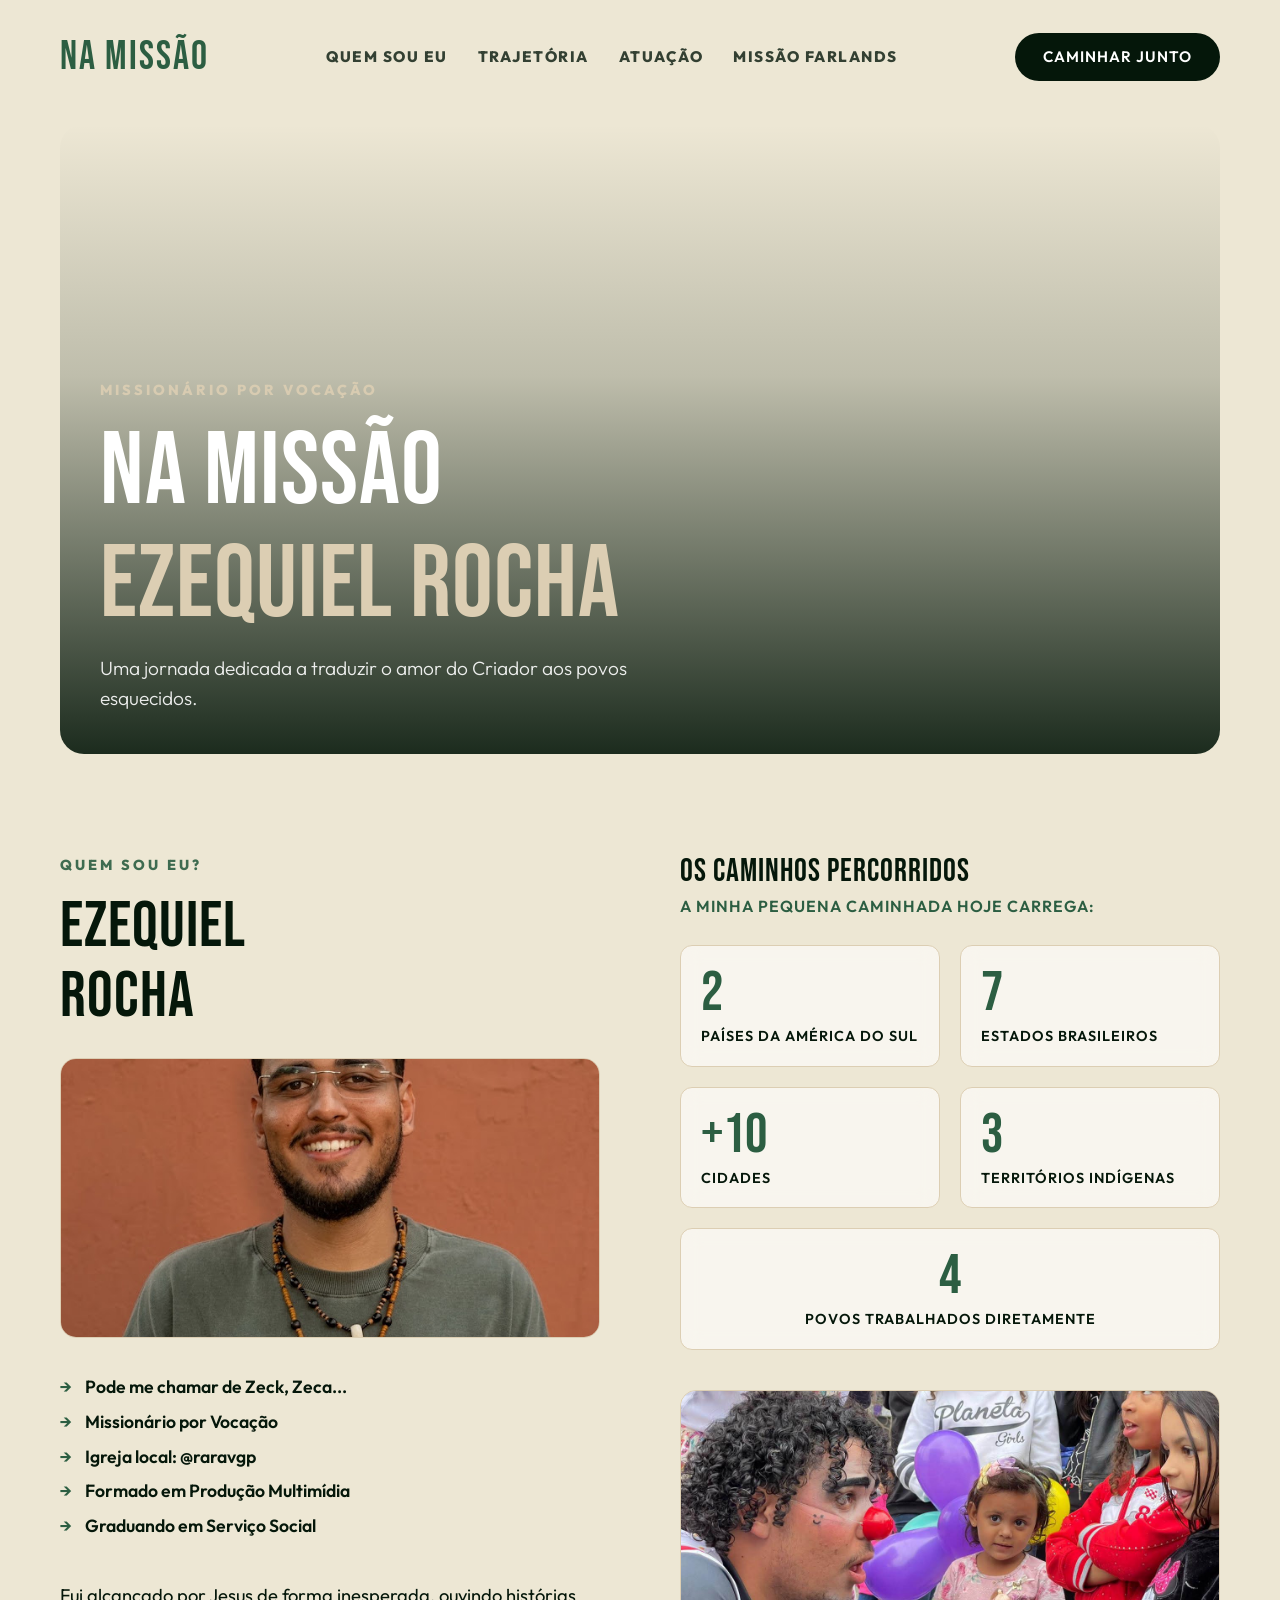
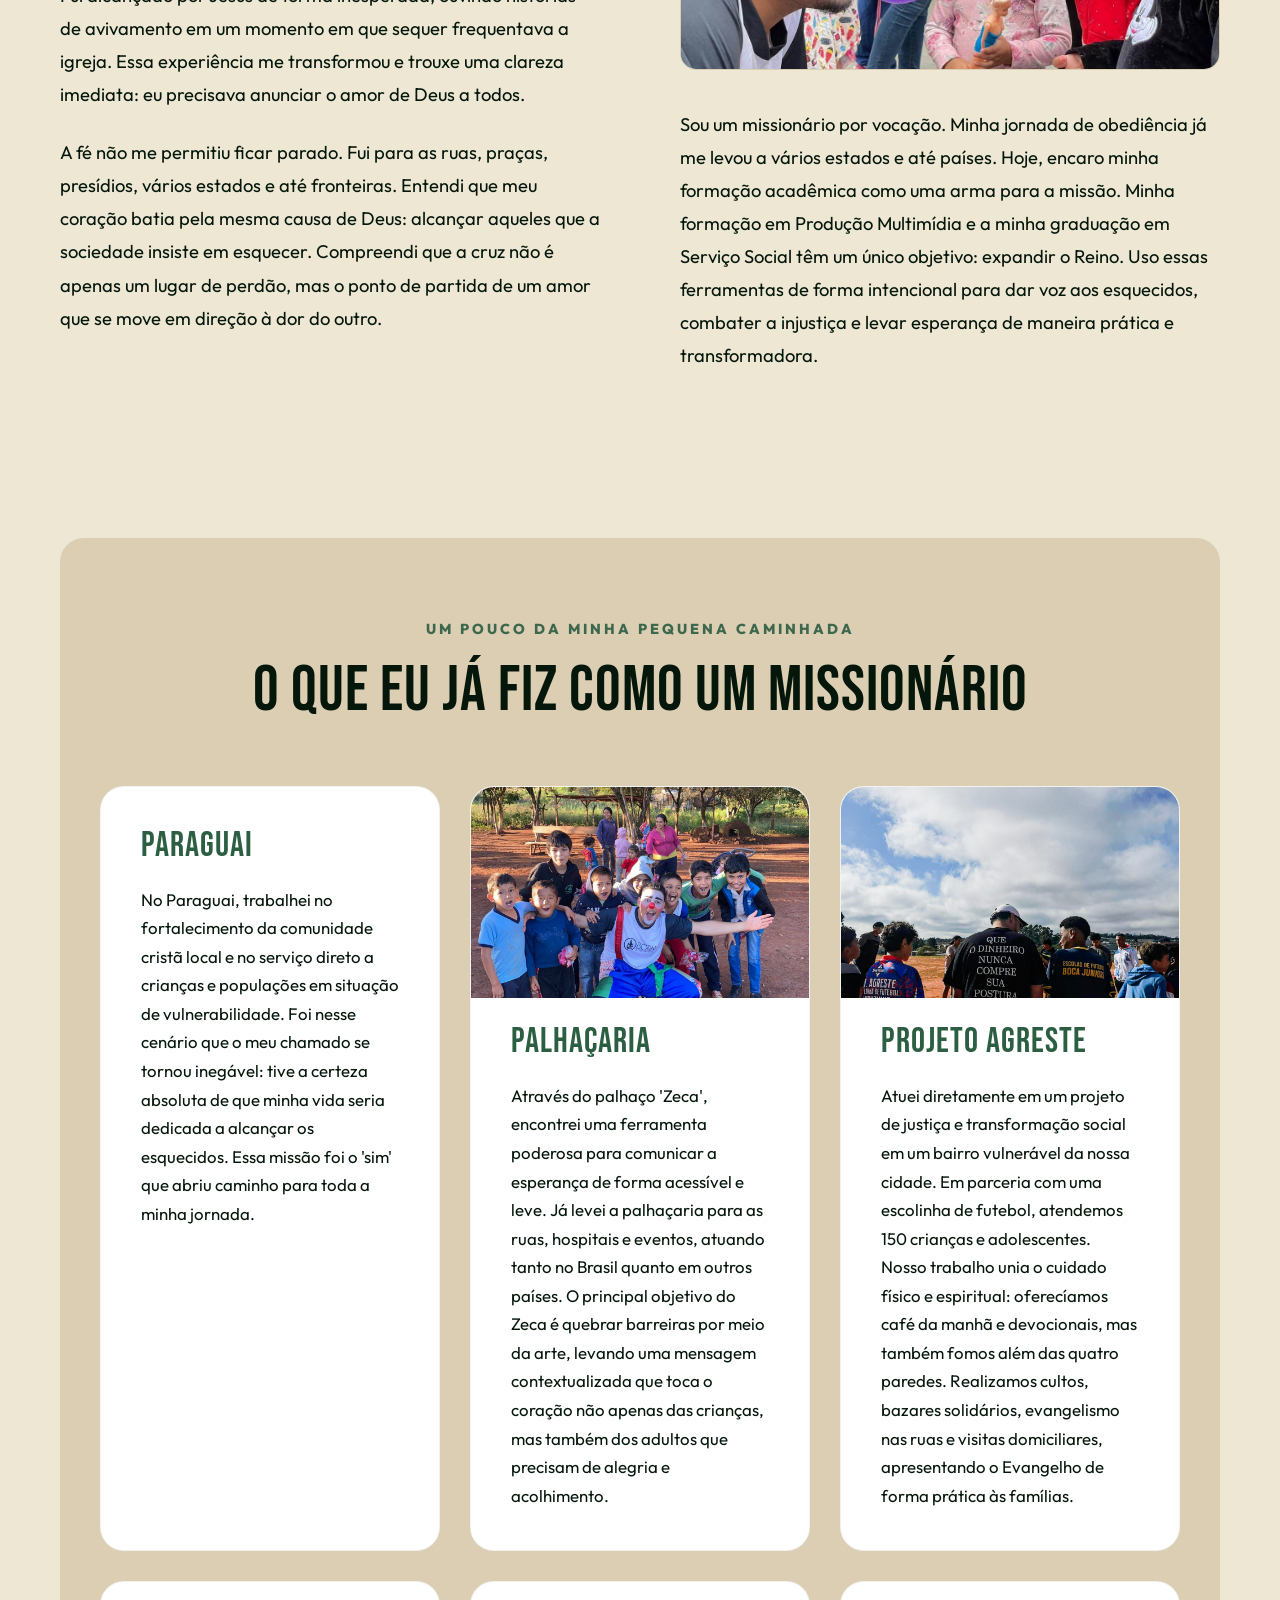
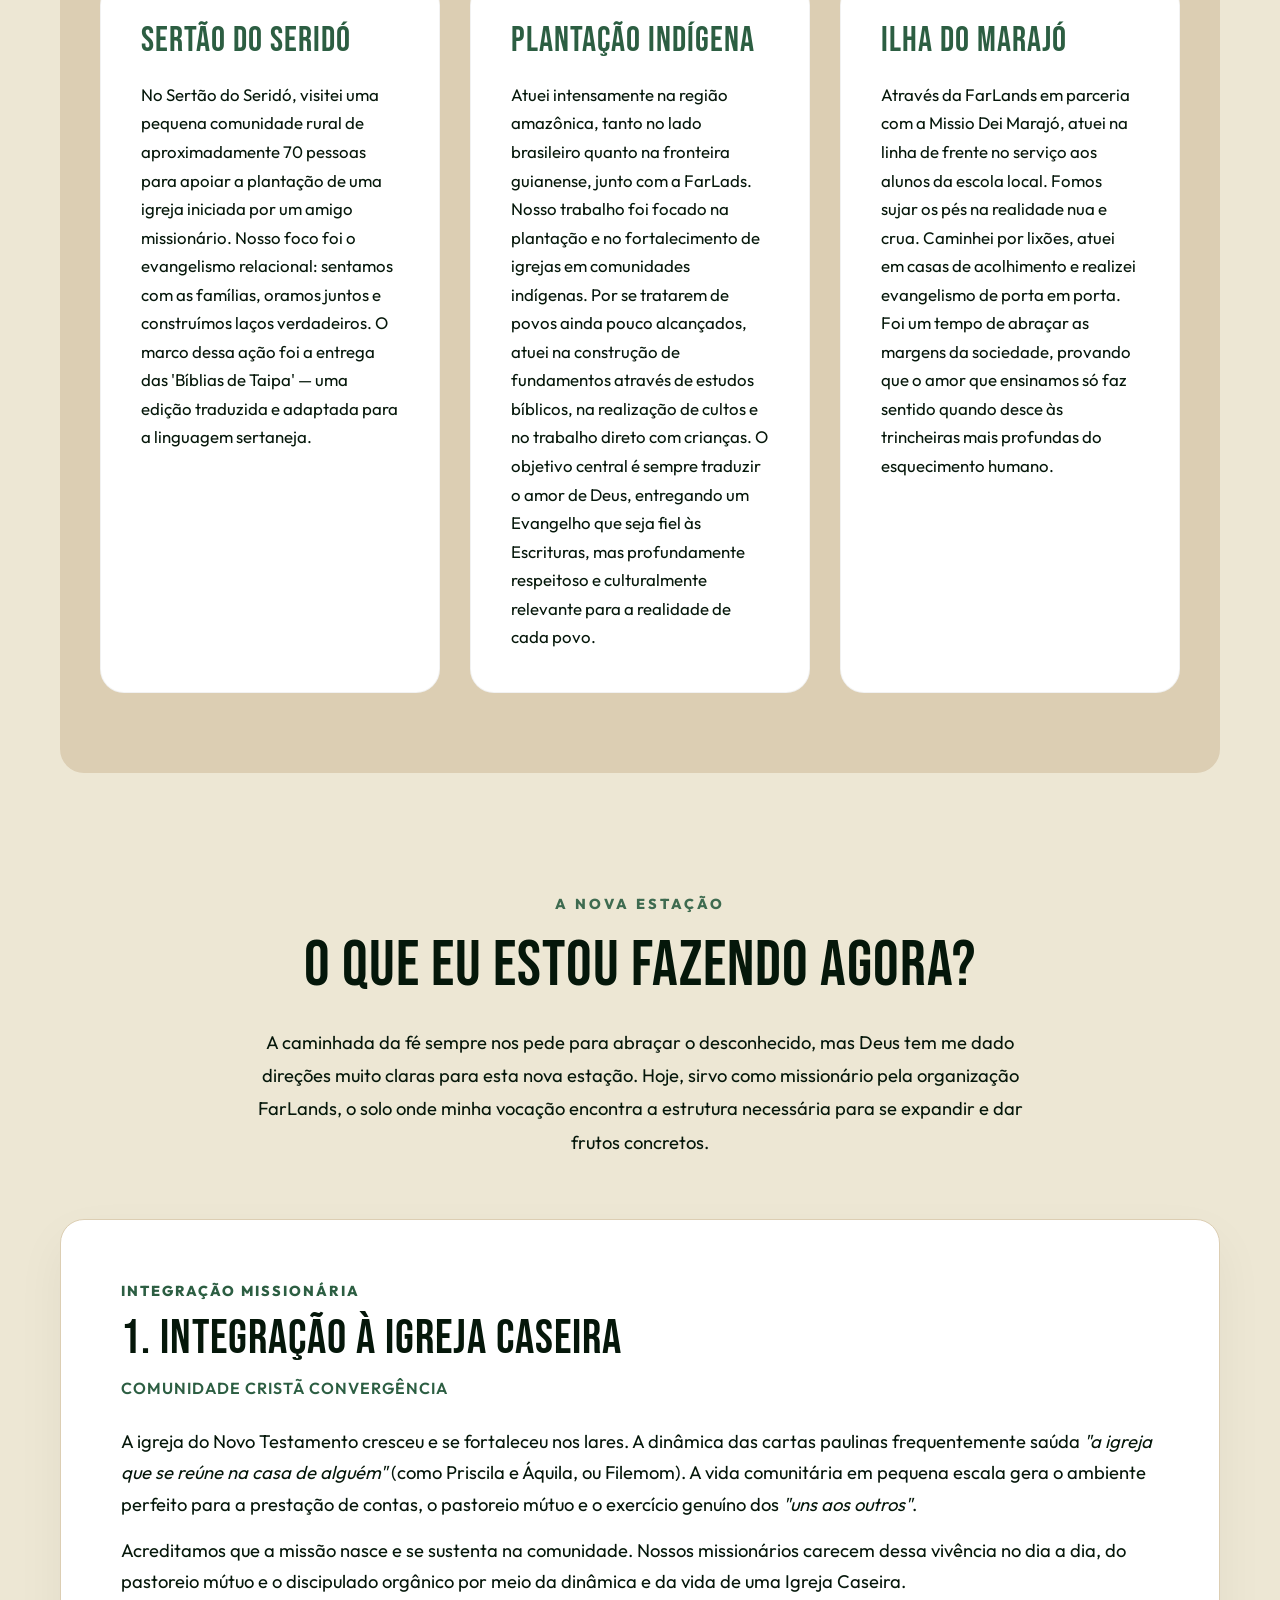
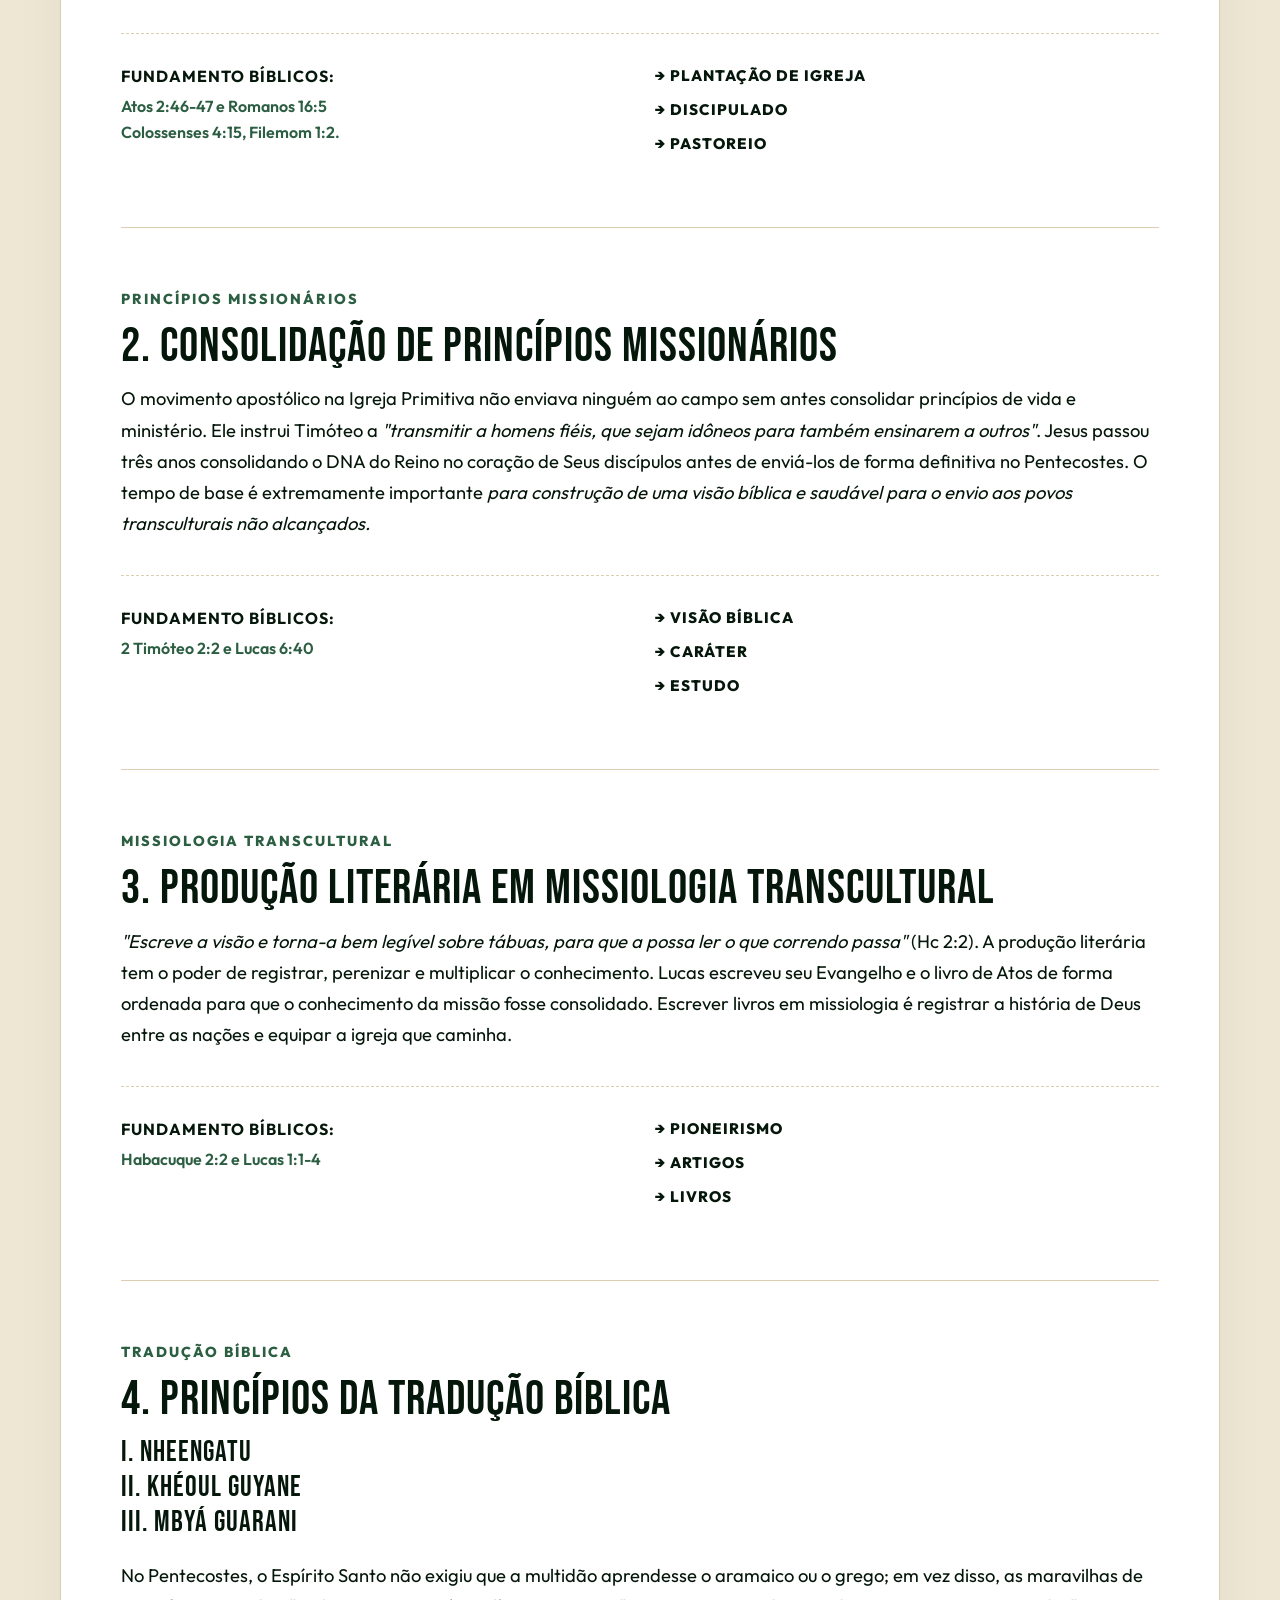
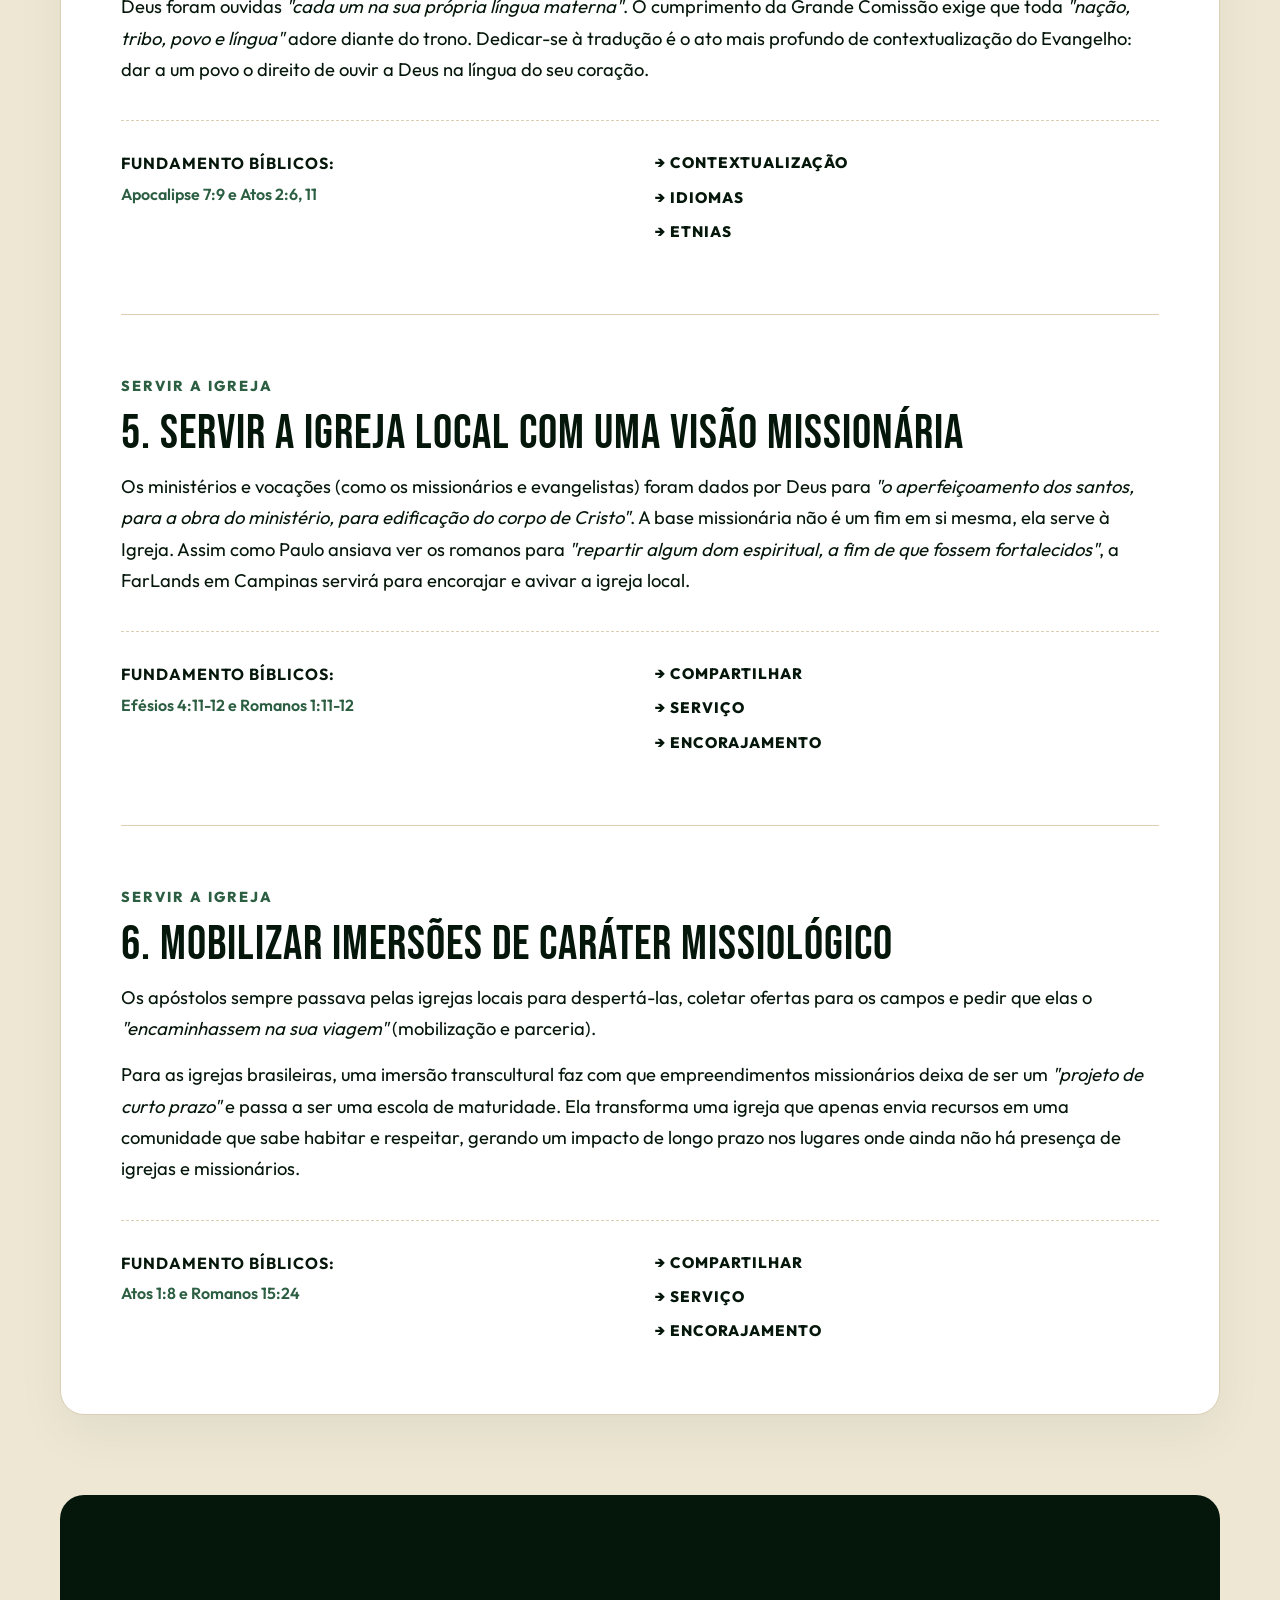
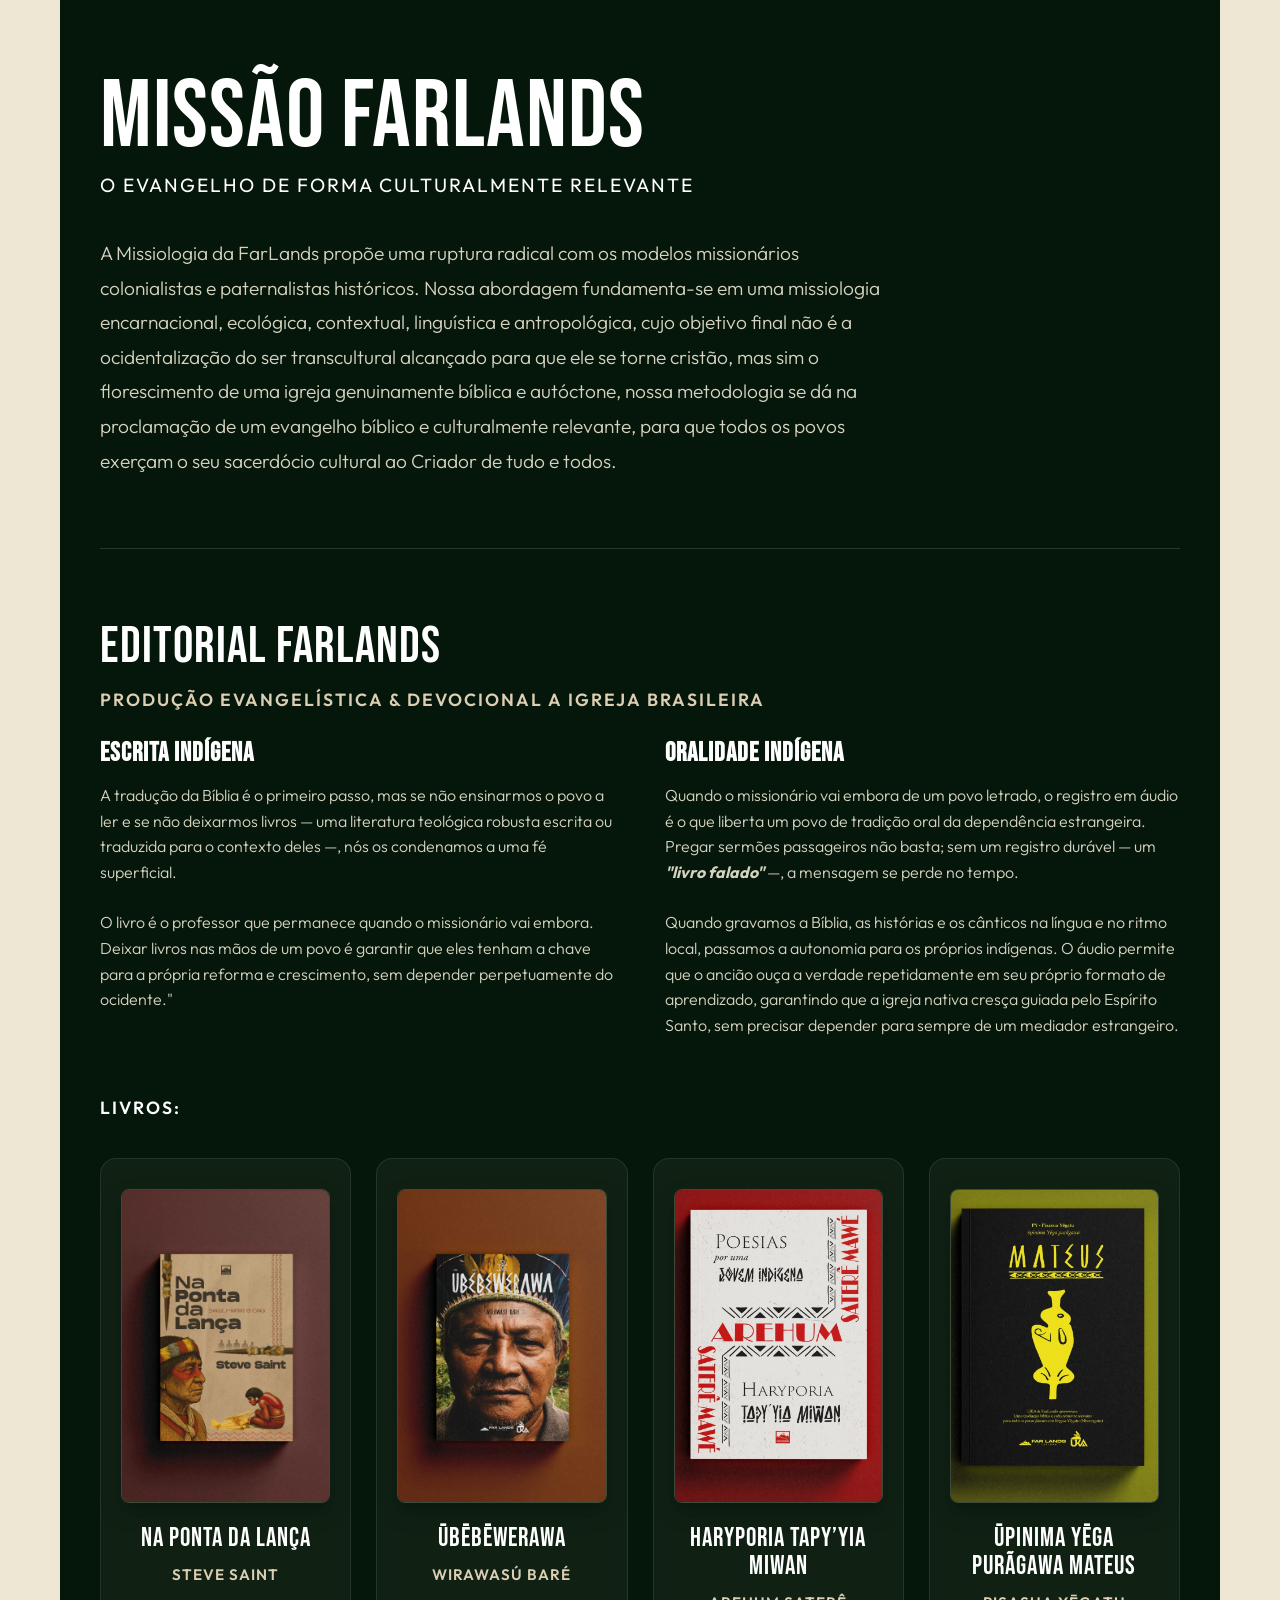
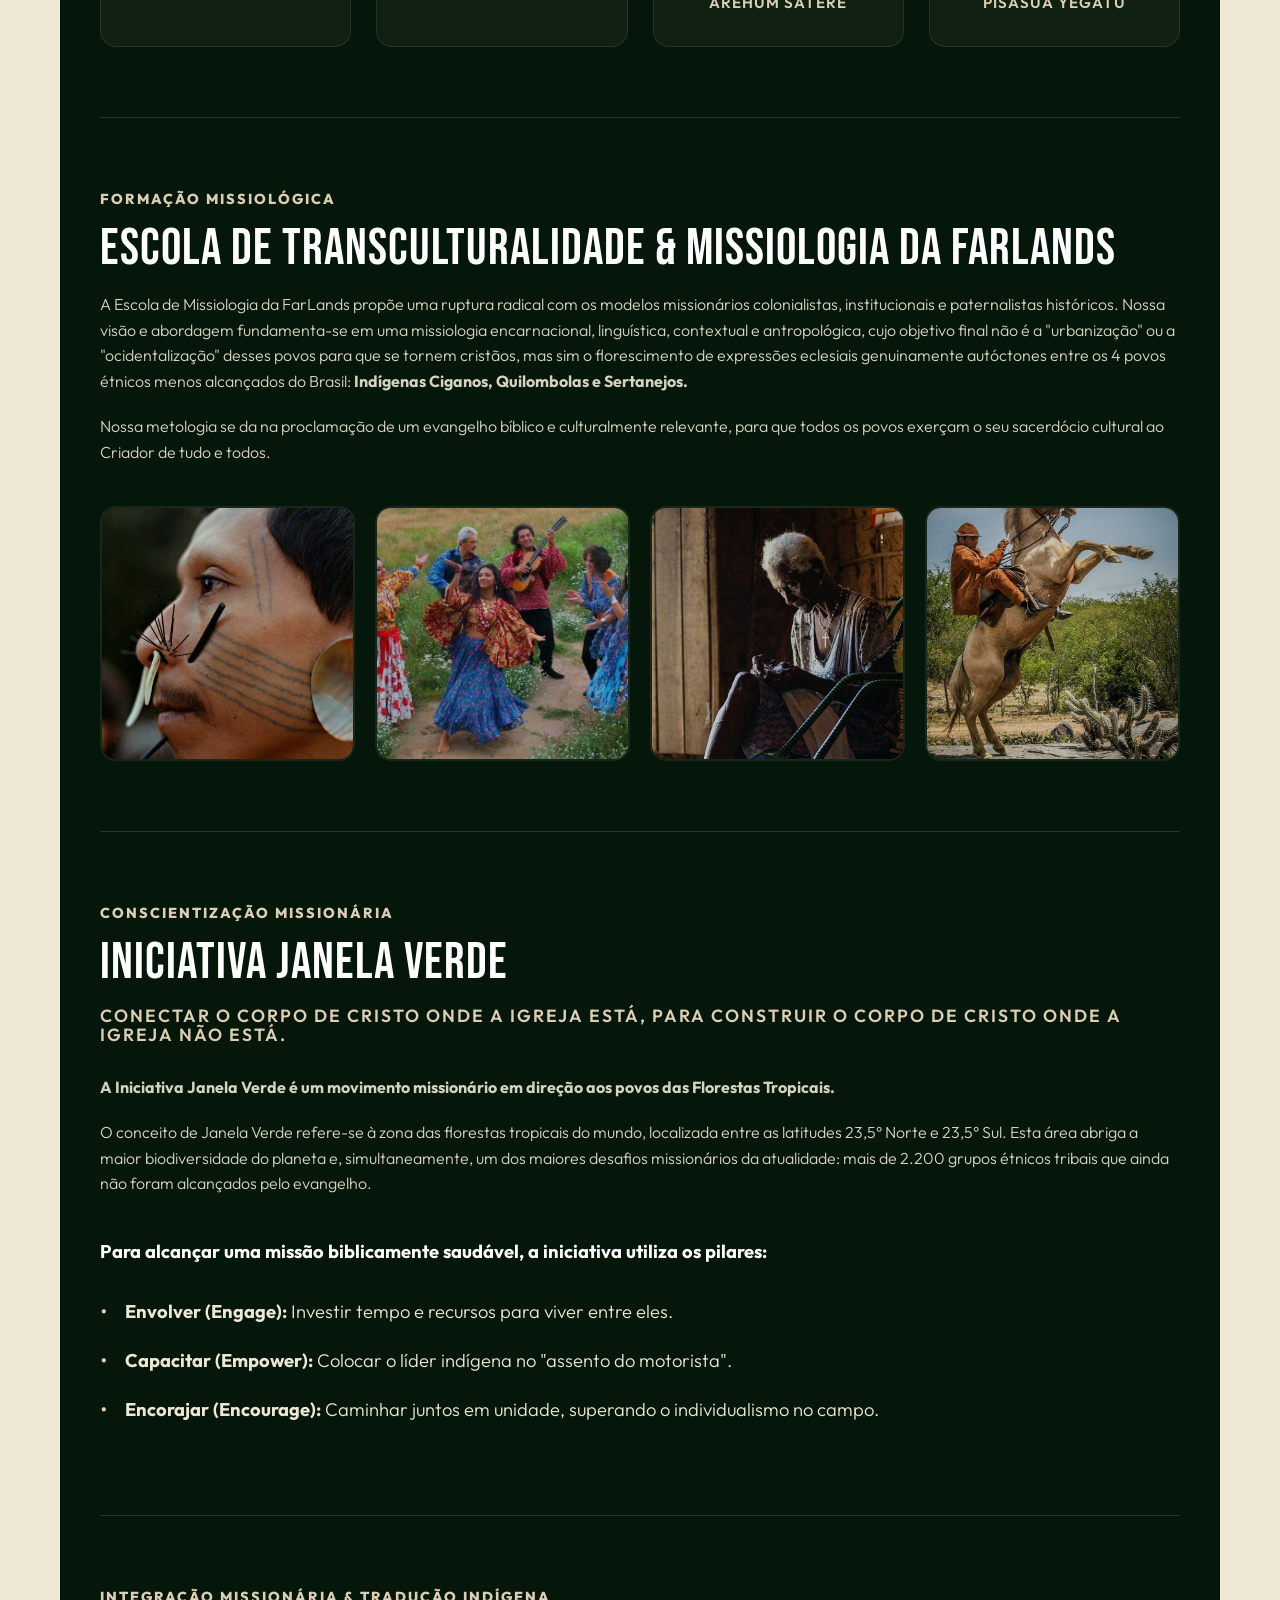
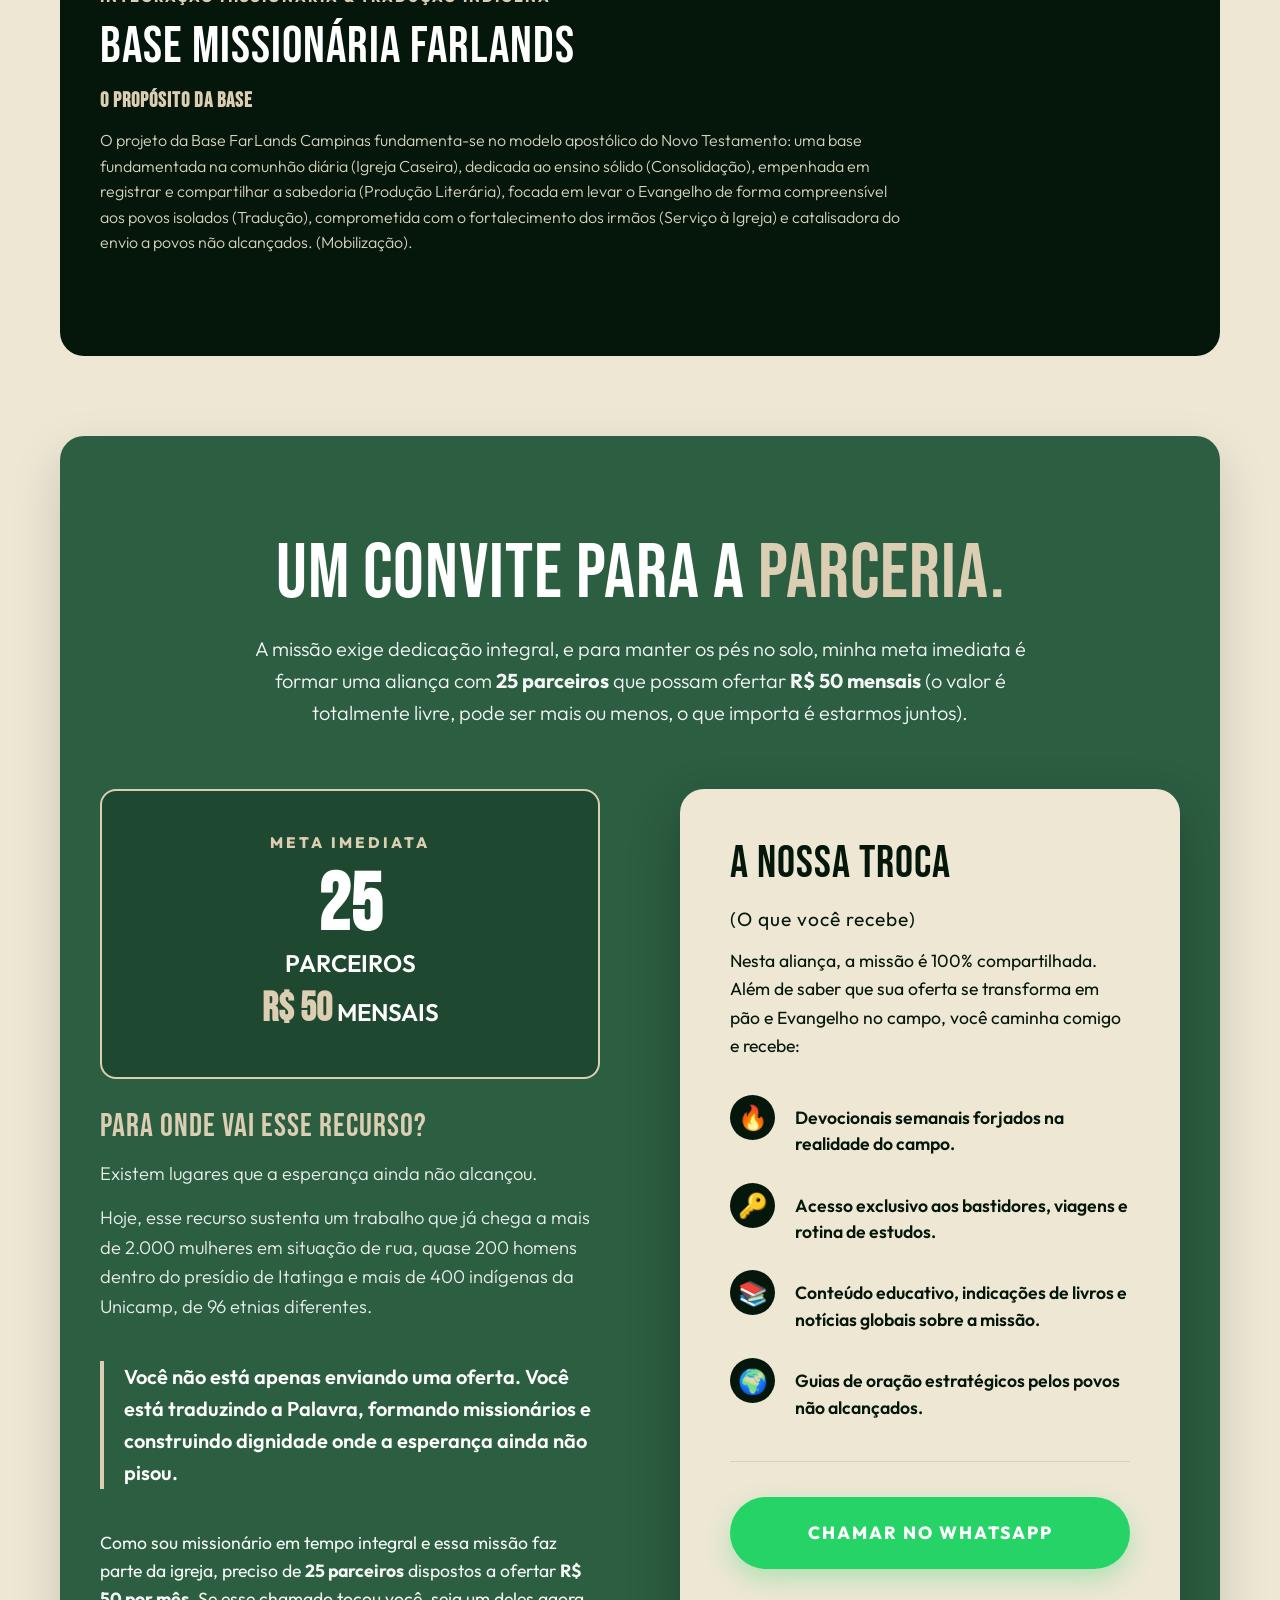
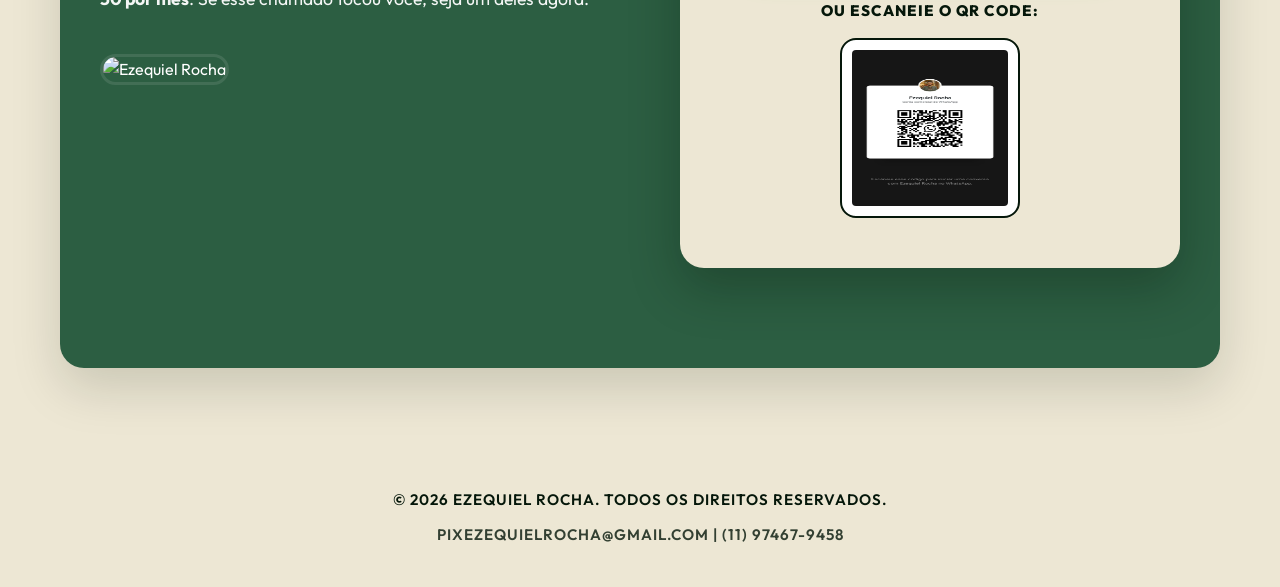
==== commit d950e4eb: "Adiciona fotos aos cards Palhaçaria e Projeto Agreste Cria o estilo .history-photo (foto sangrando a" ====
--- a/site apresentação/gemini-code-1783134421585.html
+++ b/site apresentação/gemini-code-1783134421585.html
@@ -100,8 +100,9 @@
         .history-grid { display: grid; grid-template-columns: 1fr; gap: 30px; position: relative; z-index: 2;}
         @media (min-width: 768px) { .history-grid { grid-template-columns: repeat(2, 1fr); } }
         @media (min-width: 1024px) { .history-grid { grid-template-columns: repeat(3, 1fr); } }
-        .history-card { background-color: var(--surface-color); padding: 40px; border-radius: var(--border-radius); border: 1px solid rgba(0,0,0,0.05); display: flex; flex-direction: column; transition: transform 0.3s ease; }
+        .history-card { background-color: var(--surface-color); padding: 40px; border-radius: var(--border-radius); border: 1px solid rgba(0,0,0,0.05); display: flex; flex-direction: column; transition: transform 0.3s ease; overflow: hidden; }
         .history-card:hover { transform: translateY(-5px); box-shadow: 0 15px 35px rgba(5,23,10,0.08);}
+        .history-photo { width: calc(100% + 80px); margin: -40px -40px 25px -40px; aspect-ratio: 16/10; object-fit: cover; }
         .history-card h3 { color: var(--accent-green); font-size: 2.2rem; margin-bottom: 20px; text-transform: uppercase; }
         .history-card p { font-size: 1.05rem; color: var(--text-main); line-height: 1.7; }
 
@@ -301,10 +302,12 @@
                     <p>No Paraguai, trabalhei no fortalecimento da comunidade cristã local e no serviço direto a crianças e populações em situação de vulnerabilidade. Foi nesse cenário que o meu chamado se tornou inegável: tive a certeza absoluta de que minha vida seria dedicada a alcançar os esquecidos. Essa missão foi o 'sim' que abriu caminho para toda a minha jornada.</p>
                 </div>
                 <div class="history-card">
+                    <img src="imagens/historia-palhacaria.jpg" alt="Palhaçaria" class="history-photo">
                     <h3>Palhaçaria</h3>
                     <p>Através do palhaço 'Zeca', encontrei uma ferramenta poderosa para comunicar a esperança de forma acessível e leve. Já levei a palhaçaria para as ruas, hospitais e eventos, atuando tanto no Brasil quanto em outros países. O principal objetivo do Zeca é quebrar barreiras por meio da arte, levando uma mensagem contextualizada que toca o coração não apenas das crianças, mas também dos adultos que precisam de alegria e acolhimento.</p>
                 </div>
                 <div class="history-card">
+                    <img src="imagens/historia-projeto-agreste.jpg" alt="Projeto Agreste" class="history-photo">
                     <h3>Projeto Agreste</h3>
                     <p>Atuei diretamente em um projeto de justiça e transformação social em um bairro vulnerável da nossa cidade. Em parceria com uma escolinha de futebol, atendemos 150 crianças e adolescentes. Nosso trabalho unia o cuidado físico e espiritual: oferecíamos café da manhã e devocionais, mas também fomos além das quatro paredes. Realizamos cultos, bazares solidários, evangelismo nas ruas e visitas domiciliares, apresentando o Evangelho de forma prática às famílias.</p>
                 </div>
